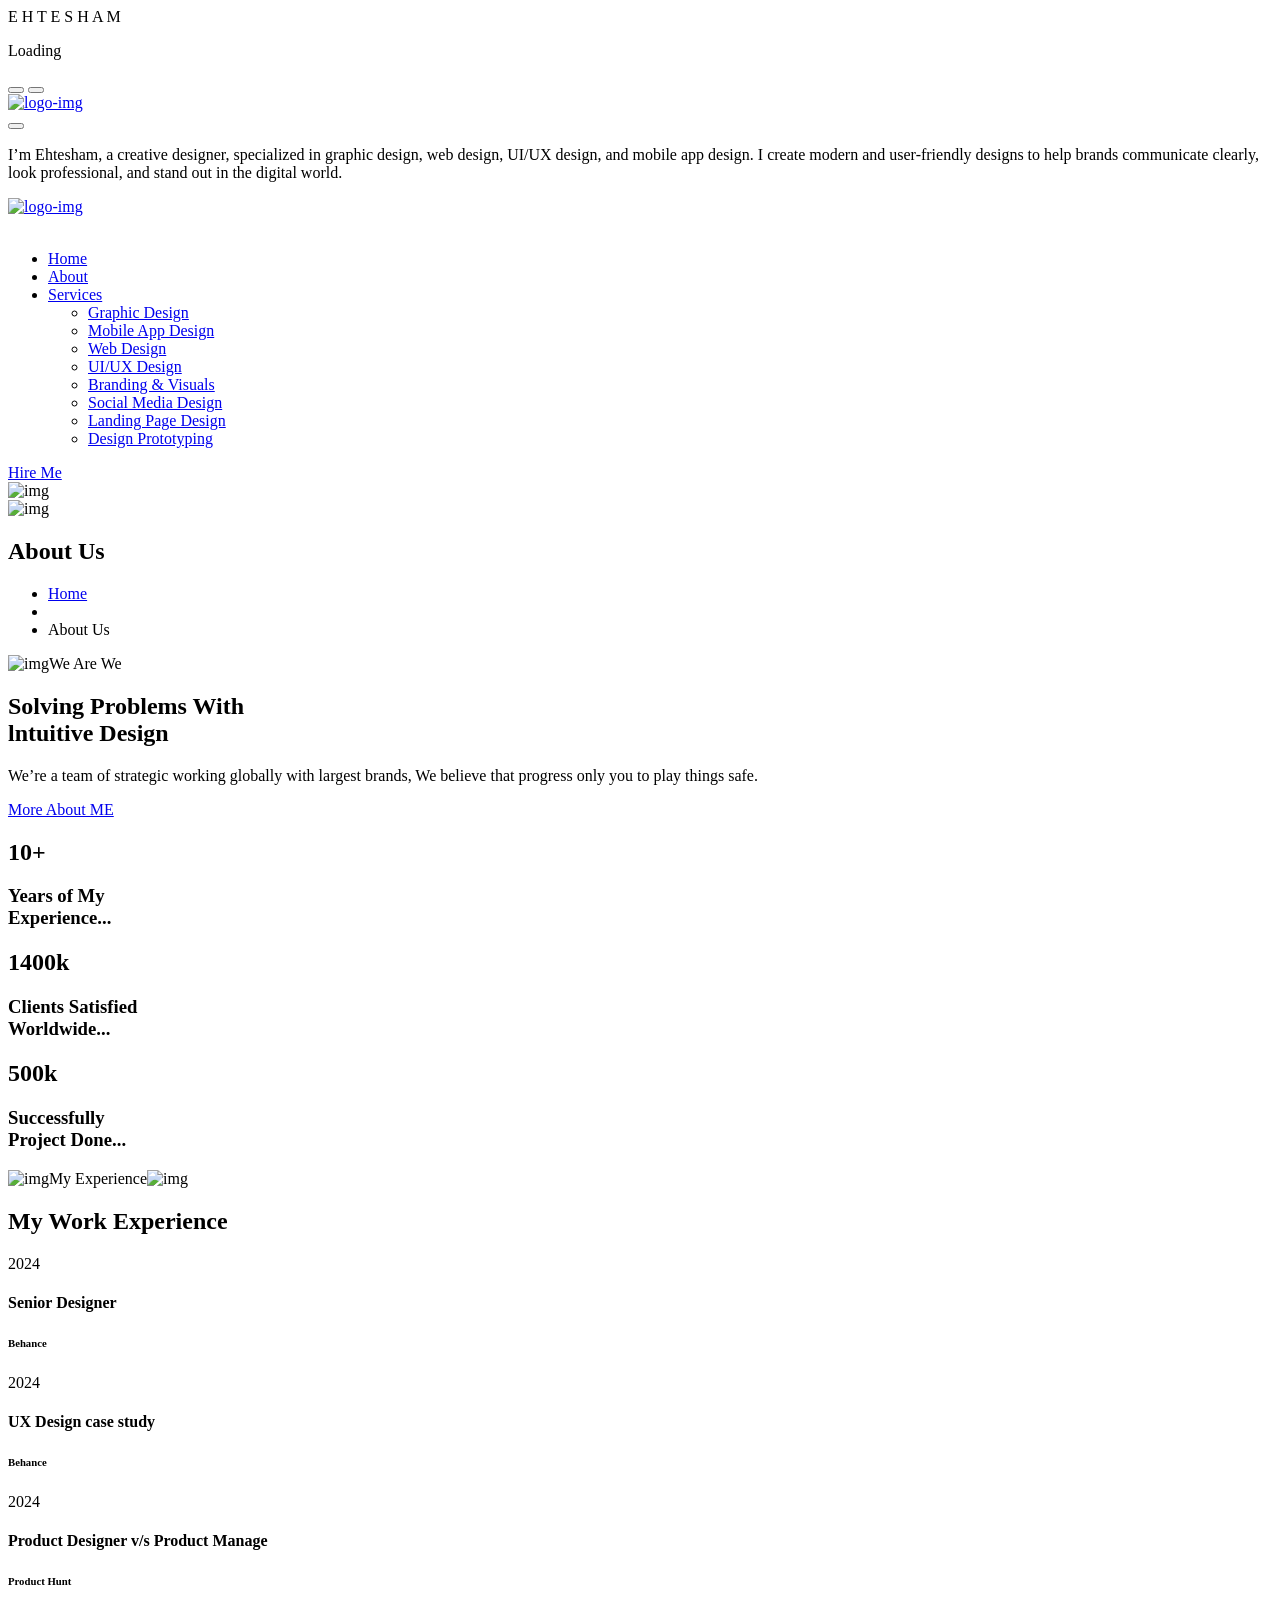
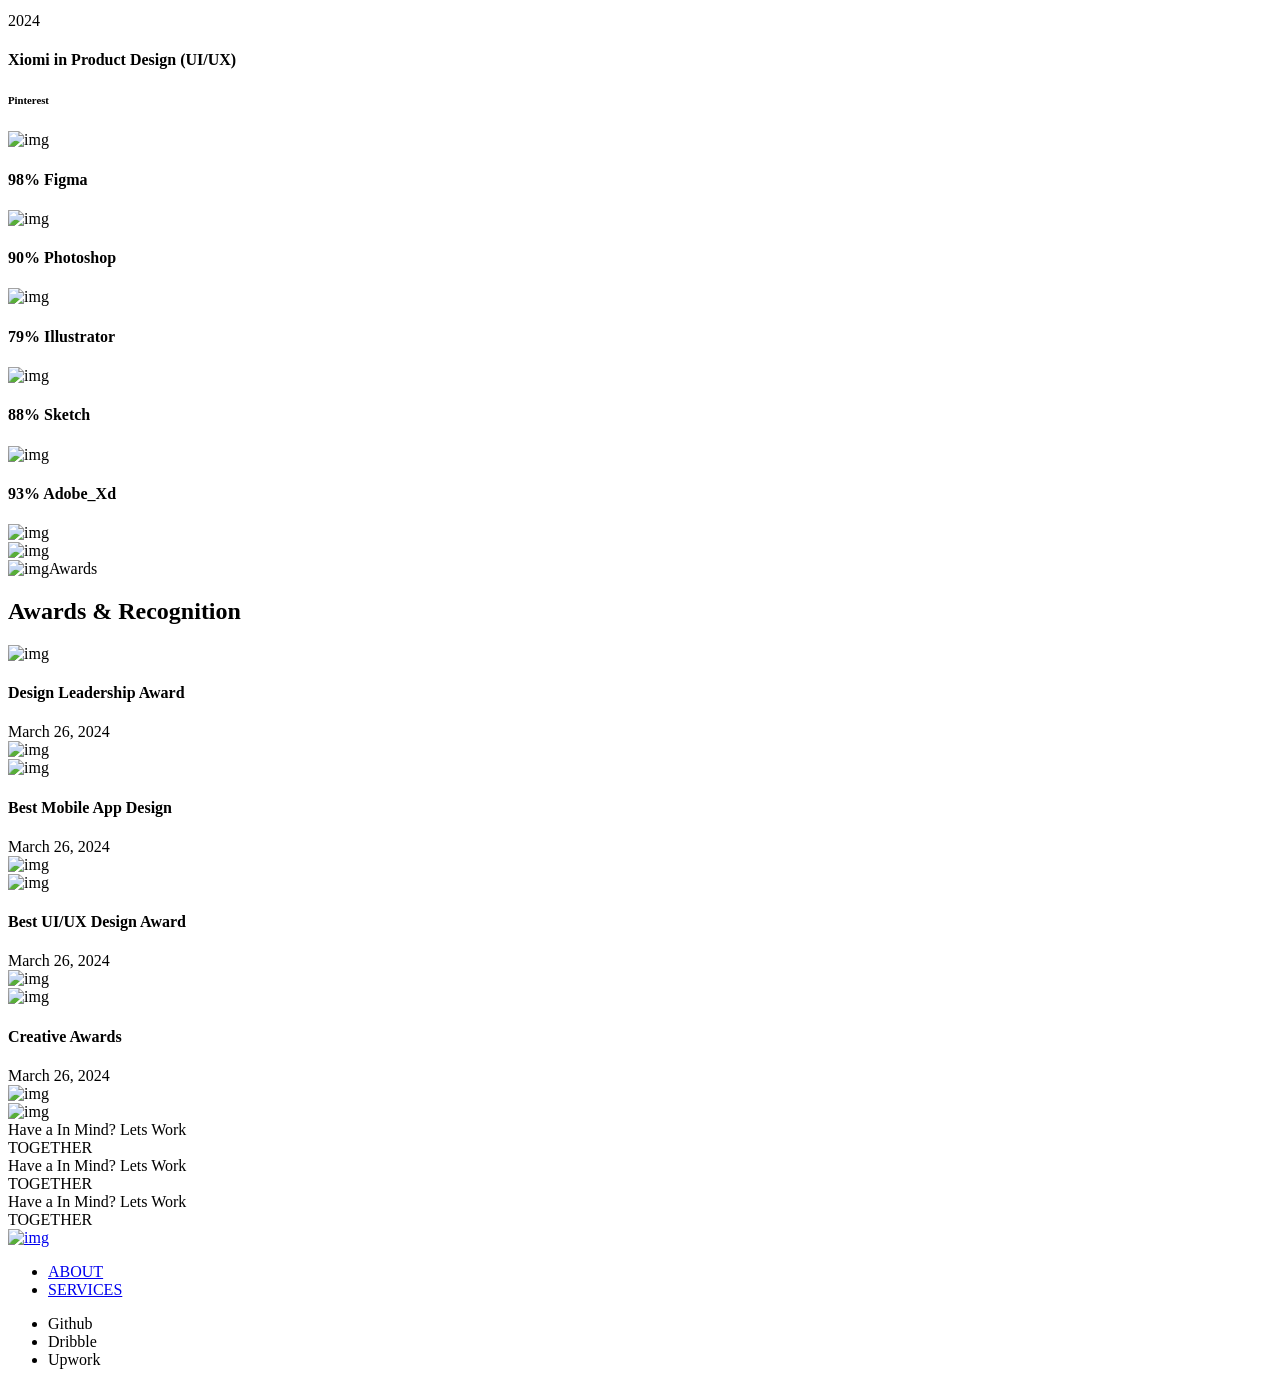
==== about.html @ 8f8203ca "files added" ====
<!DOCTYPE html>
<html lang="en">

<head>
    <meta charset="UTF-8">
    <meta http-equiv="X-UA-Compatible" content="IE=edge">
    <meta name="viewport" content="width=device-width, initial-scale=1">
    <meta name="description" content="Learn about Ehtesham, a creative graphic, web and UI/UX designer specializing in modern websites, mobile apps, branding, and digital experiences.">
    <title>About Ehtesham | Graphic, Web & UI/UX Design Expert</title>
    <link rel="shortcut icon" href="./assets/img/favicon.svg">
    <link rel="stylesheet" href="./assets/css/bootstrap.min.css">
    <link rel="stylesheet" href="./assets/css/all.min.css">
    <link rel="stylesheet" href="./assets/css/animate.css">
    <link rel="stylesheet" href="./assets/css/magnific-popup.css">
    <link rel="stylesheet" href="./assets/css/meanmenu.css">
    <link rel="stylesheet" href="./assets/css/swiper-bundle.min.css">
    <link rel="stylesheet" href="./assets/css/nice-select.css">
    <link rel="stylesheet" href="./assets/css/color.css">
    <link rel="stylesheet" href="./assets/css/main.css">
</head>

<body class="body-color">

    <!-- Preloader Start -->
    <div id="preloader" class="preloader">
        <div class="animation-preloader">
            <div class="spinner">
            </div>
            <div class="txt-loading">
                <span data-text-preloader="E" class="letters-loading">
                    E
                </span>
                <span data-text-preloader="H" class="letters-loading">
                    H
                </span>
                <span data-text-preloader="T" class="letters-loading">
                    T
                </span>
                 <span data-text-preloader="E" class="letters-loading">
                    E
                </span>
                 <span data-text-preloader="S" class="letters-loading">
                    S
                </span>
                <span data-text-preloader="H" class="letters-loading">
                    H
                </span>
                 <span data-text-preloader="A" class="letters-loading">
                    A
                </span>
                <span data-text-preloader="M" class="letters-loading">
                    M
                </span>
            </div>
            <p class="text-center">Loading</p>
        </div>
        <div class="loader">
            <div class="row">
                <div class="col-3 loader-section section-left">
                    <div class="bg"></div>
                </div>
                <div class="col-3 loader-section section-left">
                    <div class="bg"></div>
                </div>
                <div class="col-3 loader-section section-right">
                    <div class="bg"></div>
                </div>
                <div class="col-3 loader-section section-right">
                    <div class="bg"></div>
                </div>
            </div>
        </div>
    </div>

    <!-- Back To Top Start -->
    <button id="back-top" class="back-to-top">
        <i class="fa-regular fa-arrow-up"></i>
    </button>

    <!-- Upwork Icon -->
    <button id="upwork-icon" class="back-to-upwork show">
        <i class="fa-brands fa-upwork"></i>
    </button>

    <!--<< Mouse Cursor Start >>-->
    <div class="mouse-cursor cursor-outer"></div>
    <div class="mouse-cursor cursor-inner"></div>

    <!-- Offcanvas Area Start -->
    <div class="fix-area">
        <div class="offcanvas__info">
            <div class="offcanvas__wrapper">
                <div class="offcanvas__content">
                    <div class="offcanvas__top mb-5 d-flex justify-content-between align-items-center">
                        <div class="offcanvas__logo">
                            <a href="./index.html">
                                <img src="./assets/img/logo/new-logo.svg" alt="logo-img">
                            </a>
                        </div>
                        <div class="offcanvas__close">
                            <button>
                                <i class="fas fa-times"></i>
                            </button>
                        </div>
                    </div>
                    <p class="text d-none d-xl-block">
                        I’m Ehtesham, a creative designer, specialized in graphic design, web design, UI/UX design, and mobile app design. I create modern and user-friendly designs to help brands communicate clearly, look professional, and stand out in the digital world.
                    </p>
                    <div class="mobile-menu fix mb-3"></div>
                </div>
            </div>
        </div>
    </div>
    <div class="offcanvas__overlay"></div>

    <!-- Header Section Start -->
    <header class="header-1" id="header-sticky">
        <div class="container-fluid">
            <div class="mega-menu-wrapper">
                <div class="header-main">
                    <div class="logo">
                        <a href="./index.html" class="header-logo">
                            <img src="./assets/img/logo/new-logo.svg" alt="logo-img">
                        </a>
                        <div class="logo-2">
                            <a href="./index.html">
                                <img src="./assets/img/logo/new-logo.svg" alt="">
                            </a>
                        </div>
                    </div>
                    <div class="mean__menu-wrapper">
                        <div class="main-menu">
                            <nav id="mobile-menu">
                                <ul>
                                    <li class="active">
                                        <a href="./index.html" class="border-none">
                                            Home
                                        </a>
                                    </li>
                                    <li>
                                        <a href="./about.html">About</a>
                                    </li>
                                    <li>
                                        <a href="./service.html">
                                            Services
                                            <i class="fa-solid fa-chevron-down"></i>
                                        </a>
                                        <ul class="submenu">
                                            <li><a href="./service-details.html">Graphic Design</a></li>
                                            <li><a href="./service-details.html">Mobile App Design</a></li>
                                            <li><a href="./service-details.html">Web Design</a></li>
                                            <li><a href="./service-details.html">UI/UX Design</a></li>
                                            <li><a href="./service-details.html">Branding & Visuals</a></li>
                                            <li><a href="./service-details.html">Social Media Design</a></li>
                                            <li><a href="./service-details.html">Landing Page Design</a></li>
                                            <li><a href="./service-details.html">Design Prototyping</a></li>
                                        </ul>
                                    </li>
                                </ul>
                            </nav>
                        </div>
                    </div>
                    <div class="header-right d-flex justify-content-end align-items-center">
                        <a href="https://www.upwork.com/freelancers/~0187bd5156378af068" class="theme-btn"> Hire Me
                            <i class="fa-sharp fa-regular fa-arrow-right"></i>
                        </a>
                        <div class="header__hamburger d-xl-none my-auto">
                            <div class="sidebar__toggle">
                                <i class="fas fa-bars"></i>
                            </div>
                        </div>
                    </div>
                </div>
            </div>
        </div>
    </header>

    <!-- Breadcrumb-Section Start -->
    <section class="breadcrumb-wrapper fix bg-cover" style="background-image: url(assets/img/breadcrumb/bg.jpg);">
        <div class="star-shape float-bob-x">
            <img src="./assets/img/shape/star.png" alt="img">
        </div>
        <div class="arrow-shape">
            <img src="./assets/img/breadcrumb/arrow.png" alt="img">
        </div>
        <div class="container">
            <div class="row">
                <div class="page-heading">
                    <h2>About Us</h2>
                    <ul class="breadcrumb-list">
                        <li>
                            <a href="./index.html">Home</a>
                        </li>
                        <li><i class="fa-solid fa-angle-right"></i></li>
                        <li class="active">About Us</li>
                    </ul>
                </div>
            </div>
        </div>
    </section>

    <!-- About Section Start -->
    <section class="about-section fix section-padding">
        <div class="container">
            <div class="section-title-area">
                <div class="section-title">
                    <span class="wow fadeInUp"><img src="./assets/img/shape/star-2.png" alt="img">We Are We</span>
                    <h2 class="wow fadeInUp" data-wow-delay=".2s">
                        Solving Problems With <br> lntuitive
                        <span>Design</span>
                    </h2>
                </div>
                <div class="content">
                    <p>
                        We’re a team of strategic working globally with largest brands, We believe that progress only you to play things safe. 
                    </p>
                     <a href="./about.html" class="theme-btn">More About ME
                        <i class="fa-solid fa-arrow-right"></i>
                    </a>
                </div>
            </div>
            <div class="about-wrapper-1">
                <div class="row">
                    <div class="col-xl-4 col-lg-6 col-md-6">
                        <div class="about-box-item">
                            <h2><span class="count">10</span>+</h2>
                            <h3>
                                Years of My <br>
                                 <span>Experience...</span>
                            </h3>
                        </div>
                    </div>
                    <div class="col-xl-4 col-lg-6 col-md-6">
                        <div class="about-box-item style-2">
                            <h2><span class="count">1400</span>k</h2>
                            <h3>
                                Clients Satisfied <br>
                                 <span>Worldwide...</span>
                            </h3>
                        </div>
                    </div>
                     <div class="col-xl-4 col-lg-6 col-md-6">
                        <div class="about-box-item">
                            <h2><span class="count">500</span>k</h2>
                            <h3>
                                Successfully <br>
                                 <span> Project Done...</span>
                            </h3>
                        </div>
                    </div>
                </div>
            </div>
        </div>
    </section>

    <!-- Experience Section Start -->
    <section class="experience-section section-padding section-bg fix">
        <div class="container">
            <div class="section-title  text-center">
                <span class="wow fadeInUp"><img src="./assets/img/shape/star-2.png" alt="img">My Experience<img src="./assets/img/shape/star-2.png" alt="img"></span>
                <h2 class="wow fadeInUp" data-wow-delay=".2s">My Work Experience</h2>
            </div>
            <div class="experience-wrapper">
                <div class="experience-items wow fadeInUp" data-wow-delay=".2s">
                    <span>2024</span>
                    <h4>Senior Designer</h4>
                    <h6>Behance</h6>
                </div>
                <div class="experience-items wow fadeInUp" data-wow-delay=".4s">
                    <span>2024</span>
                    <h4>UX Design case study</h4>
                    <h6>Behance</h6>
                </div>
                <div class="experience-items wow fadeInUp" data-wow-delay=".6s">
                    <span>2024</span>
                    <h4>Product Designer v/s Product Manage</h4>
                    <h6>Product Hunt</h6>
                </div>
                <div class="experience-items wow fadeInUp" data-wow-delay=".8s">
                    <span>2024</span>
                    <h4>Xiomi in Product Design (UI/UX)</h4>
                    <h6>Pinterest</h6>
                </div>
            </div>
            <div class="client-wrapper">
                <div class="client-items">
                    <div class="client-item">
                        <div class="icon">
                            <img src="./assets/img/client/1.svg" alt="img">
                        </div>
                        <h4 class="number"><span class="count">98</span>% <span class="text">Figma</span></h4>
                    </div>
                    <div class="client-item">
                        <div class="icon">
                            <img src="./assets/img/client/2.svg" alt="img">
                        </div>
                        <h4 class="number"><span class="count">90</span>% <span class="text">Photoshop</span></h4>
                    </div>
                    <div class="client-item">
                        <div class="icon">
                            <img src="./assets/img/client/3.svg" alt="img">
                        </div>
                        <h4 class="number"><span class="count">79</span>% <span class="text">Illustrator</span></h4>
                    </div>
                    <div class="client-item">
                        <div class="icon">
                            <img src="./assets/img/client/4.svg" alt="img">
                        </div>
                        <h4 class="number"><span class="count">88</span>% <span class="text">Sketch</span></h4>
                    </div>
                    <div class="client-item">
                        <div class="icon">
                            <img src="./assets/img/client/5.svg" alt="img">
                        </div>
                        <h4 class="number"><span class="count">93</span>% <span class="text">Adobe_Xd</span></h4>
                    </div>
                </div>
            </div>
        </div>
    </section>

    <!-- Awards Section Start -->
    <section class="awards-section section-padding fix">
        <div class="top-shape">
            <img src="./assets/img/shape/new-shape.png" alt="img">
        </div>
        <div class="star-shape float-bob-x">
            <img src="./assets/img/shape/star.png" alt="img">
        </div>
        <div class="container">
            <div class="awards-wrapper">
                <div class="row g-4">
                    <div class="col-md-6">
                        <div class="section-title mb-0">
                            <span class="wow fadeInUp"><img src="./assets/img/shape/star-2.png" alt="img">Awards</span>
                            <h2 class="wow fadeInUp" data-wow-delay=".2s"><span>Awards</span> & Recognition</h2>
                        </div>
                    </div>
                    <div class="col-md-6">
                        <div class="awards-item wow fadeInUp" data-wow-delay=".2s">
                            <div class="content">
                                <div class="icon">
                                    <img src="./assets/img/icon/1.svg" alt="img">
                                </div>
                                <div class="text">
                                    <h4>Design Leadership Award</h4>
                                    <span>March 26, 2024</span>
                                </div>
                            </div>
                            <div class="icon">
                                <img src="./assets/img/icon/5.svg" alt="img">
                            </div>
                        </div>
                    </div>
                    <div class="col-md-6">
                        <div class="awards-item wow fadeInUp" data-wow-delay=".5s">
                            <div class="content">
                                <div class="icon">
                                    <img src="./assets/img/icon/2.svg" alt="img">
                                </div>
                                <div class="text">
                                    <h4>Best Mobile App Design</h4>
                                    <span>March 26, 2024</span>
                                </div>
                            </div>
                            <div class="icon">
                                <img src="./assets/img/icon/6.svg" alt="img">
                            </div>
                        </div>
                    </div>
                    <div class="col-md-6">
                        <div class="awards-item wow fadeInUp" data-wow-delay=".8s">
                            <div class="content">
                                <div class="icon">
                                    <img src="./assets/img/icon/3.svg" alt="img">
                                </div>
                                <div class="text">
                                    <h4>Best UI/UX Design Award</h4>
                                    <span>March 26, 2024</span>
                                </div>
                            </div>
                            <div class="icon">
                                <img src="./assets/img/icon/7.svg" alt="img">
                            </div>
                        </div>
                    </div>
                    <div class="col-md-6">
                        <div class="awards-item wow fadeInUp" data-wow-delay="1.1s">
                            <div class="content">
                                <div class="icon">
                                    <img src="./assets/img/icon/4.svg" alt="img">
                                </div>
                                <div class="text">
                                    <h4>Creative Awards</h4>
                                    <span>March 26, 2024</span>
                                </div>
                            </div>
                            <div class="icon">
                                <img src="./assets/img/icon/8.svg" alt="img">
                            </div>
                        </div>
                    </div>
                </div>
            </div>
        </div>
    </section>

    <!-- Footer Section Start -->
    <footer class="footer-section fix fix">
       <div class="bg-shape">
        <img src="./assets/img/footer/bg-shape.png" alt="img">
       </div>
       <div class="mycustom-marque">
              <div class="scrolling-wrap style-2">
               <div class="comm">
                   <div></div>
                   <div class="cmn-textslide">Have a In Mind? Lets Work</div>
                   <div class="cmn-textslide">TOGETHER</div>
               </div>
               <div class="comm">
                   <div></div>
                   <div class="cmn-textslide">Have a In Mind? Lets Work</div>
                   <div class="cmn-textslide">TOGETHER</div>
               </div>
               <div class="comm">
                   <div></div>
                   <div class="cmn-textslide">Have a In Mind? Lets Work</div>
                   <div class="cmn-textslide">TOGETHER</div>
               </div>
           </div>
       </div>
        <div class="container">
            <div class="footer-widget-wrapper">
                <div class="row justify-content-center">
                    <div class="col-lg-8">
                        <div class="footer-item">
                            <a href="./index.html" class="footer-logo wow fadeInUp" data-wow-delay=".3s">
                                <img src="./assets/img/logo/new-logo.svg" alt="img">
                            </a>
                            <ul class="footer-list-items wow fadeInUp" data-wow-delay=".5s">
                                <li>
                                    <a href="./about.html">ABOUT</a>
                                </li>
                                <li>
                                    <a href="./service.html">SERVICES</a>
                                </li>
                            </ul>
                            <ul class="social-icon wow fadeInUp" data-wow-delay=".3s">
                                <li>
                                    <a href="https://github.com/uehtesham"><i class="fa-brands fa-github"></i></a>
                                    Github
                                </li>
                                <li>
                                   <a href="https://dribbble.com/ehtesham-ullah"><i class="fa-brands fa-dribbble"></i></a>
                                    Dribble
                                </li>
                                <li>
                                   <a href="https://www.upwork.com/freelancers/~0187bd5156378af068"><i class="fa-brands fa-upwork"></i></a>
                                    Upwork
                                </li>
                            </ul>
                        </div>
                    </div>
                </div>
            </div>
        </div>
    </footer>

    <!--<< All JS Plugins >>-->
    <script src="./assets/js/jquery-3.7.1.min.js"></script>
    <script src="./assets/js/viewport.jquery.js"></script>
    <script src="./assets/js/bootstrap.bundle.min.js"></script>
    <script src="./assets/js/jquery.nice-select.min.js"></script>
    <script src="./assets/js/jquery.waypoints.js"></script>
    <script src="./assets/js/jquery.counterup.min.js"></script>
    <script src="./assets/js/swiper-bundle.min.js"></script>
    <script src="./assets/js/jquery.meanmenu.min.js"></script>
    <script src="./assets/js/jquery.magnific-popup.min.js"></script>
    <script src="./assets/js/wow.min.js"></script>
    <script src="./assets/js/typed.min.js"></script>
    <script src="./assets/js/main.js"></script>
</body>

</html>
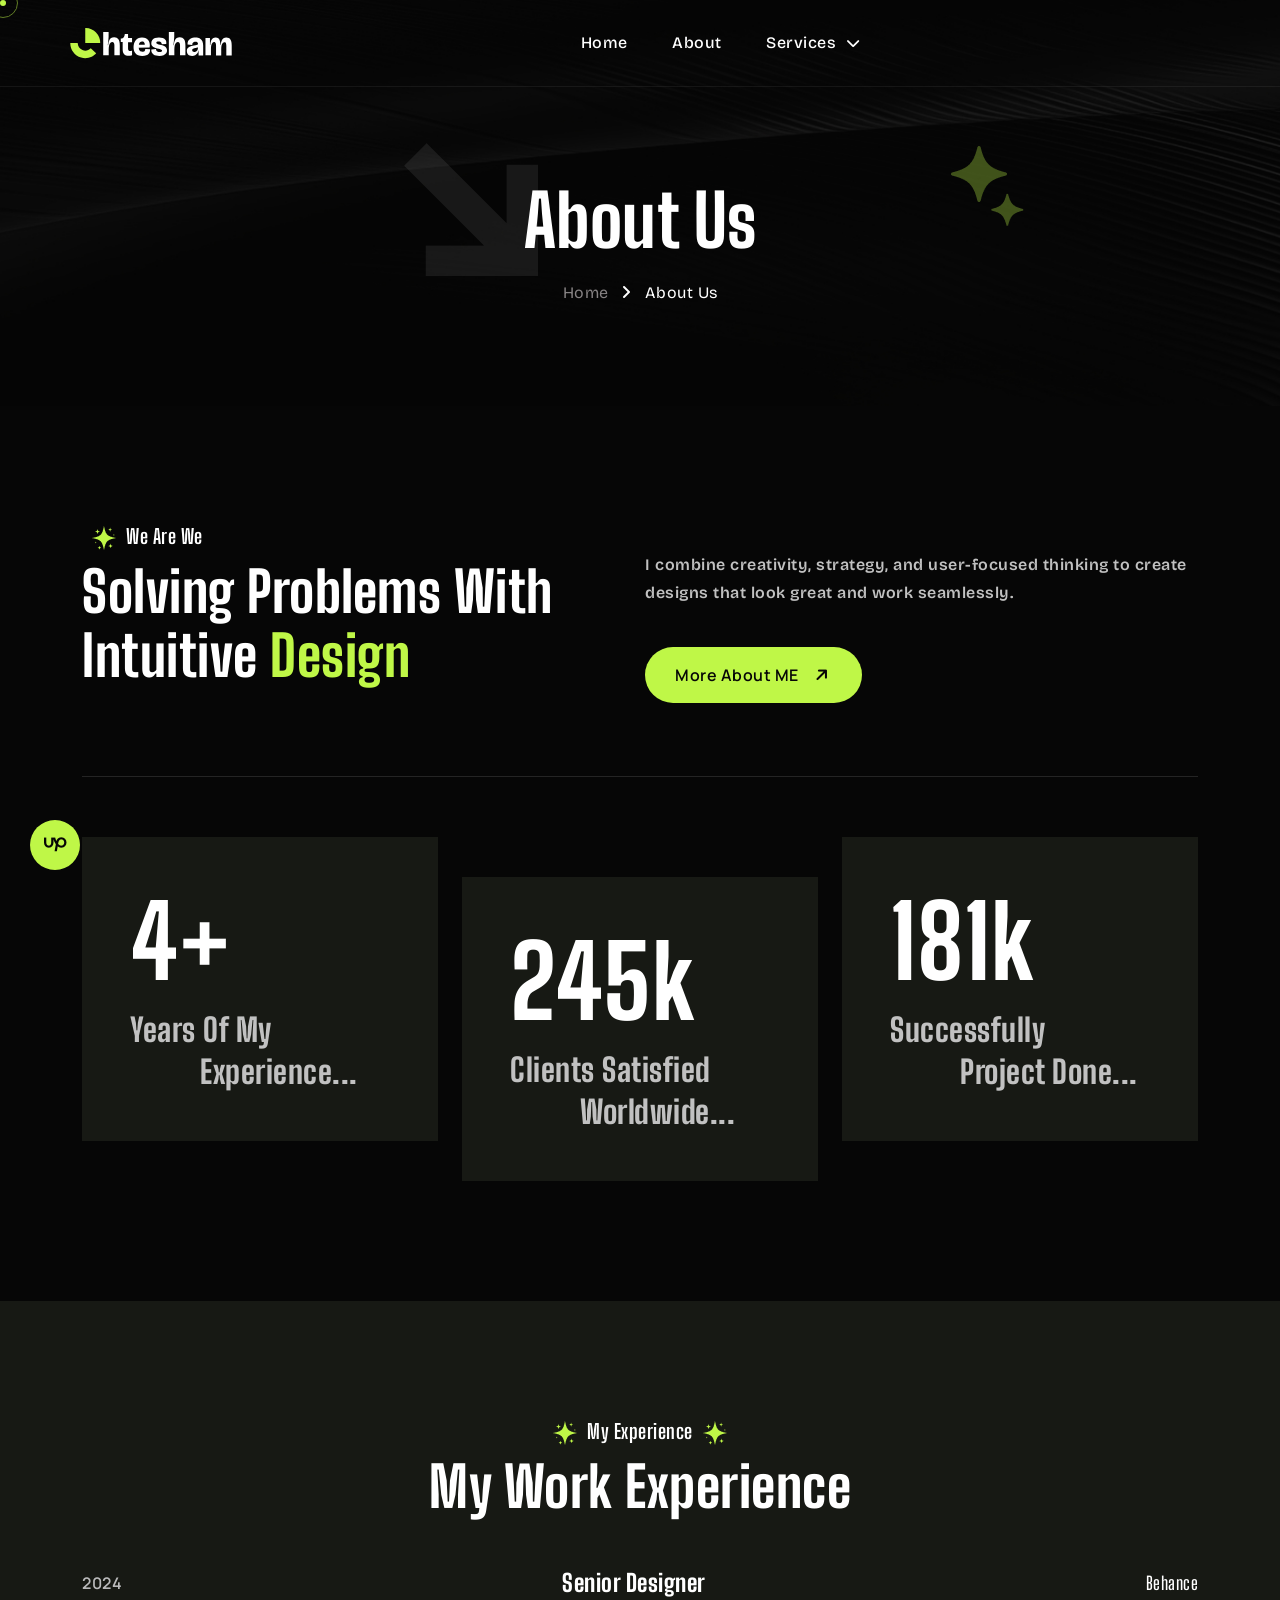
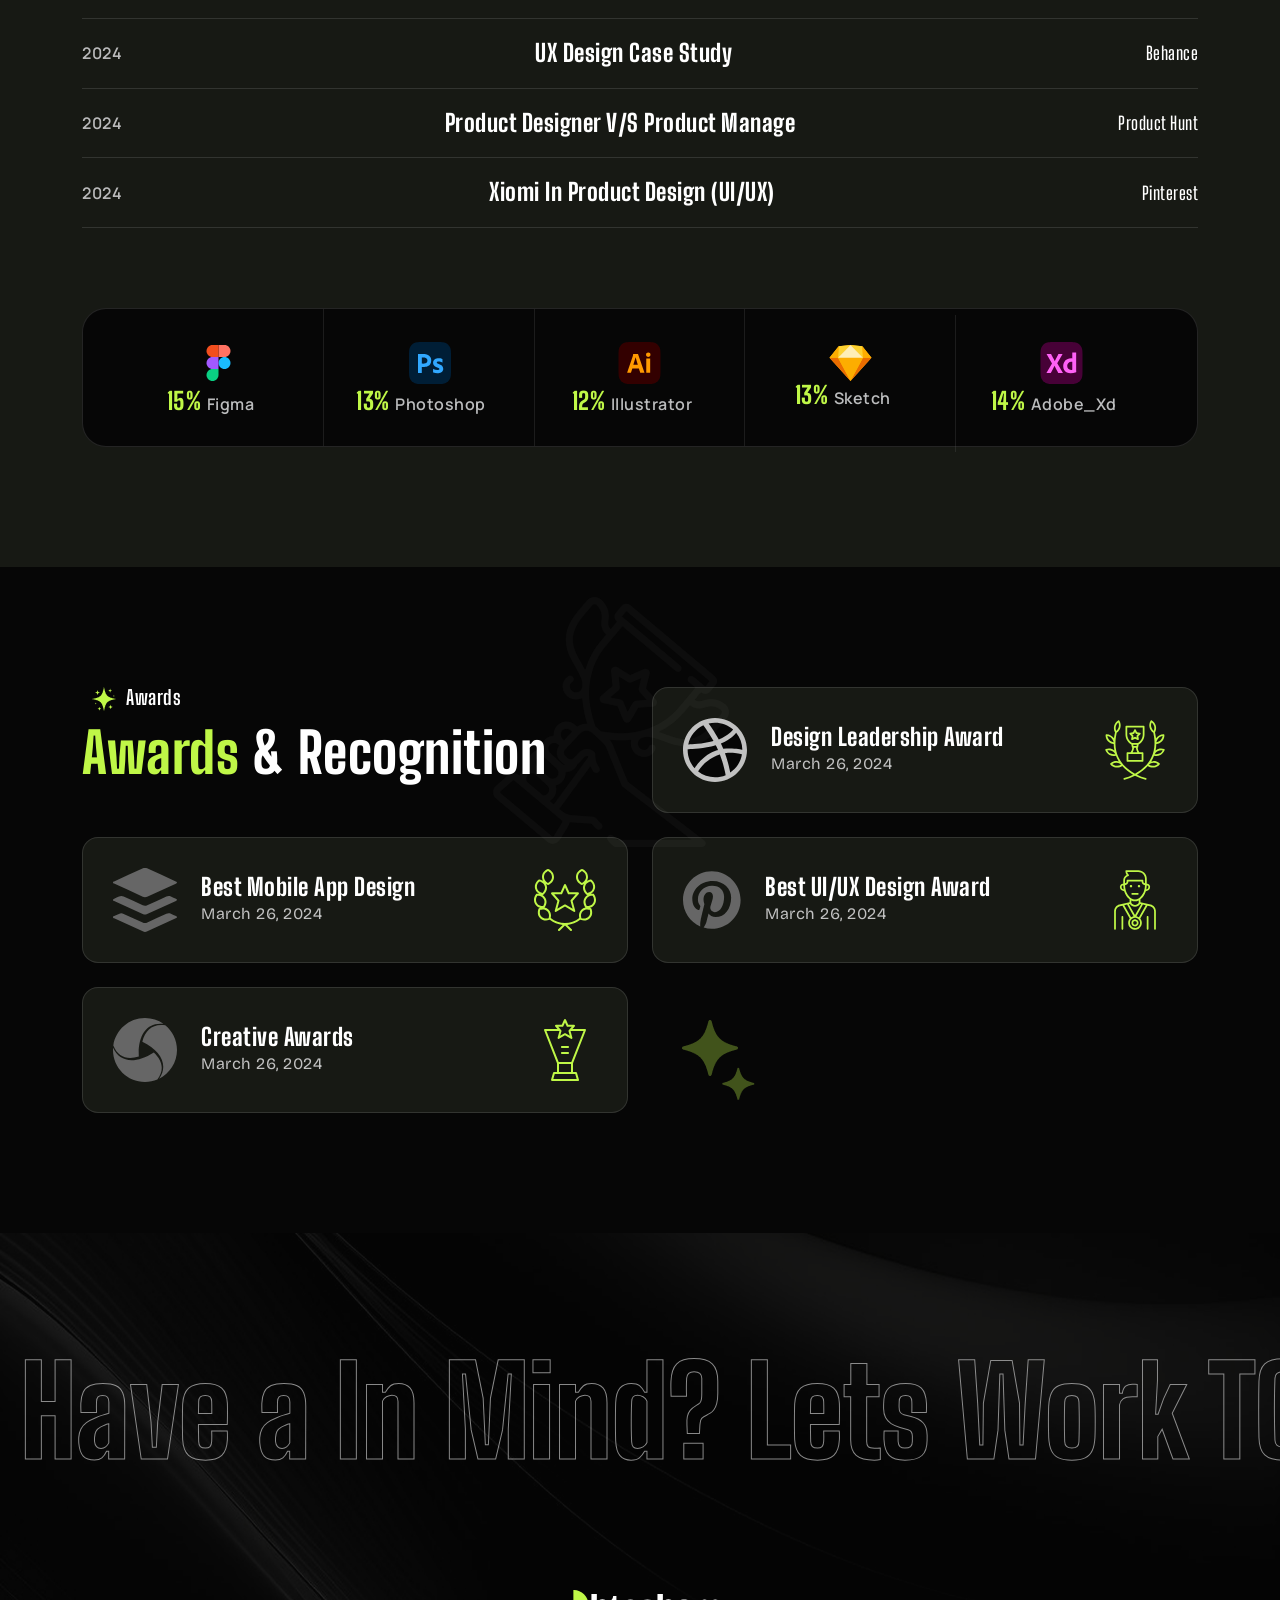
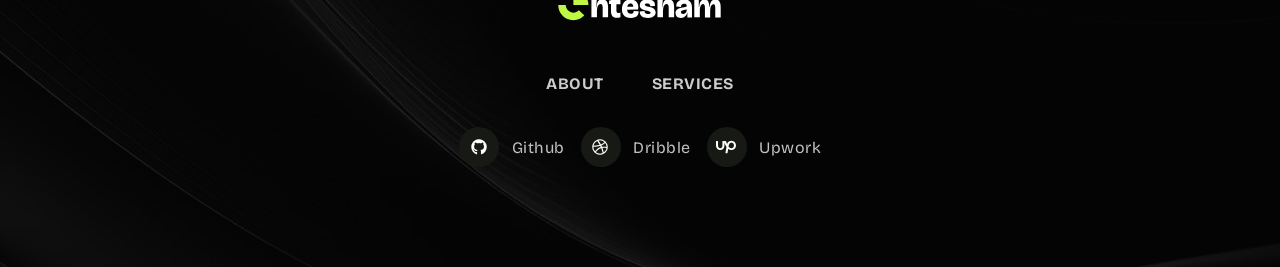
==== commit 52224c55: "Update about.html" ====
--- a/about.html
+++ b/about.html
@@ -1,12 +1,11 @@
 <!DOCTYPE html>
 <html lang="en">
-
 <head>
     <meta charset="UTF-8">
     <meta http-equiv="X-UA-Compatible" content="IE=edge">
     <meta name="viewport" content="width=device-width, initial-scale=1">
-    <meta name="description" content="Learn about Ehtesham, a creative graphic, web and UI/UX designer specializing in modern websites, mobile apps, branding, and digital experiences.">
-    <title>About Ehtesham | Graphic, Web & UI/UX Design Expert</title>
+    <meta name="description" content="Ehtesham is a creative graphic, web, UI/UX, and mobile app designer creating modern digital experiences, branding, and visual designs.">
+    <title>Ehtesham | Graphic Designer & UI/UX Designer</title>
     <link rel="shortcut icon" href="./assets/img/favicon.svg">
     <link rel="stylesheet" href="./assets/css/bootstrap.min.css">
     <link rel="stylesheet" href="./assets/css/all.min.css">
@@ -77,7 +76,6 @@
         <i class="fa-regular fa-arrow-up"></i>
     </button>
 
-    <!-- Upwork Icon -->
     <button id="upwork-icon" class="back-to-upwork show">
         <i class="fa-brands fa-upwork"></i>
     </button>
@@ -140,20 +138,21 @@
                                     <li>
                                         <a href="./about.html">About</a>
                                     </li>
+
                                     <li>
                                         <a href="./service.html">
                                             Services
                                             <i class="fa-solid fa-chevron-down"></i>
                                         </a>
                                         <ul class="submenu">
-                                            <li><a href="./service-details.html">Graphic Design</a></li>
-                                            <li><a href="./service-details.html">Mobile App Design</a></li>
-                                            <li><a href="./service-details.html">Web Design</a></li>
-                                            <li><a href="./service-details.html">UI/UX Design</a></li>
-                                            <li><a href="./service-details.html">Branding & Visuals</a></li>
-                                            <li><a href="./service-details.html">Social Media Design</a></li>
-                                            <li><a href="./service-details.html">Landing Page Design</a></li>
-                                            <li><a href="./service-details.html">Design Prototyping</a></li>
+                                            <li><a href="./graphic-design.html">Graphic Design</a></li>
+                                            <li><a href="./mobile-app-design.html">Mobile App Design</a></li>
+                                            <li><a href="./web-design.html">Web Design</a></li>
+                                            <li><a href="./ui-ux-design.html">UI/UX Design</a></li>
+                                            <li><a href="./branding-visual-identity.html">Branding & Visuals</a></li>
+                                            <li><a href="./social-media-design.html">Social Media Design</a></li>
+                                            <li><a href="./landing-page-design.html">Landing Page Design</a></li>
+                                            <li><a href="./design-systems-prototyping.html">Design Prototyping</a></li>
                                         </ul>
                                     </li>
                                 </ul>
@@ -206,15 +205,15 @@
                 <div class="section-title">
                     <span class="wow fadeInUp"><img src="./assets/img/shape/star-2.png" alt="img">We Are We</span>
                     <h2 class="wow fadeInUp" data-wow-delay=".2s">
-                        Solving Problems With <br> lntuitive
+                        Solving Problems With <br> Intuitive
                         <span>Design</span>
                     </h2>
                 </div>
                 <div class="content">
                     <p>
-                        We’re a team of strategic working globally with largest brands, We believe that progress only you to play things safe. 
+                        I combine creativity, strategy, and user-focused thinking to create designs that look great and work seamlessly. 
                     </p>
-                     <a href="./about.html" class="theme-btn">More About ME
+                     <a href="https://www.upwork.com/freelancers/~0187bd5156378af068" class="theme-btn">More About ME
                         <i class="fa-solid fa-arrow-right"></i>
                     </a>
                 </div>
@@ -466,7 +465,6 @@
         </div>
     </footer>
 
-    <!--<< All JS Plugins >>-->
     <script src="./assets/js/jquery-3.7.1.min.js"></script>
     <script src="./assets/js/viewport.jquery.js"></script>
     <script src="./assets/js/bootstrap.bundle.min.js"></script>
@@ -481,4 +479,4 @@
     <script src="./assets/js/main.js"></script>
 </body>
 
-</html>+</html>
--- a/assets/css/main.css
+++ b/assets/css/main.css
@@ -0,0 +1,7009 @@
+@import url("https://fonts.googleapis.com/css2?family=Big+Shoulders+Display:wght@400;600;700&display=swap");
+@import url("https://fonts.googleapis.com/css2?family=Bricolage+Grotesque:opsz,wght@12..96,200..800&display=swap");
+@import url('https://fonts.googleapis.com/css2?family=Lexend+Deca:wght@100..900&family=Manrope:wght@200..800&display=swap');
+:root {
+  --body: #060606;
+  --black: #000;
+  --white: #fff;
+  --theme: #BFF747;
+  --header: #fff;
+  --text: #C1C1C1;
+  --border: #273536;
+  --bg: #171914;
+  --bg-2: #060606;
+  --border: 1.5px solid rgba(193, 193, 193, 0.16);
+  --border-2: 1.5px solid #28E98C;
+  --border-3: 1.5px solid rgba(102, 102, 102, 0.16);
+  --box-shadow: 0px 4px 25px 0px rgba(0, 0, 0, 0.06);
+}
+
+.theme-btn {
+  background: var(--theme);
+  color: var(--bg-2);
+  display: inline-block;
+  vertical-align: middle;
+  font-size: 16px;
+  font-family: "Manrope", sans-serif;
+  font-weight: 600;
+  padding: 20px 30px;
+  border-radius: 100px;
+  text-transform: capitalize;
+  -webkit-transition: all 0.3s ease-in-out;
+  transition: all 0.3s ease-in-out;
+  position: relative;
+  z-index: 2;
+  line-height: 1;
+  overflow: hidden;
+}
+.theme-btn::before {
+  content: "";
+  position: absolute;
+  height: 100%;
+  bottom: 0;
+  left: 0;
+  width: 0;
+  background-color: var(--header);
+  z-index: -1;
+  transition: all 0.4s ease-out;
+  border-radius: inherit;
+}
+.theme-btn i, .theme-btn img {
+  margin-left: 10px;
+  transform: rotate(-45deg);
+  transition: all 0.4s ease-in-out;
+}
+.theme-btn:hover {
+  color: var(--bg-2);
+}
+.theme-btn:hover::before {
+  width: 100%;
+}
+.theme-btn:hover i {
+  transform: rotate(0);
+}
+@media (max-width: 767px) {
+  .theme-btn {
+    padding: 20px 32px;
+  }
+}
+@media (max-width: 575px) {
+  .theme-btn {
+    padding: 18px 30px;
+    font-size: 14px;
+  }
+}
+.theme-btn.border-btn {
+  border: 1px solid var(--border);
+  background: transparent;
+  color: var(--white);
+}
+.theme-btn.border-btn::before, .theme-btn.border-btn::after {
+  background: var(--theme);
+}
+.theme-btn.border-btn img {
+  transition: all 0.4s ease-in-out;
+}
+.theme-btn.border-btn:hover img {
+  filter: grayscale(100%) brightness(300%);
+}
+.theme-btn.radius-btn {
+  border-radius: 60px;
+}
+.theme-btn.radius-btn:hover i, .theme-btn.radius-btn:hover img {
+  filter: grayscale(100%) brightness(300%);
+}
+
+/* --------------------------------------------
+    Template Default Fonts & Fonts Styles
+ ---------------------------------------------- */
+body {
+  font-family: "Bricolage Grotesque", sans-serif;
+  font-size: 16px;
+  font-weight: 400;
+  line-height: 26px;
+  color: var(--text);
+  background-color: var(--white);
+  padding: 0;
+  margin: 0;
+  overflow-x: hidden;
+  letter-spacing: 0.5px;
+}
+
+ul {
+  padding: 0;
+  margin: 0;
+  list-style: none;
+}
+
+button {
+  border: none;
+  background-color: transparent;
+  padding: 0;
+}
+
+input:focus {
+  color: var(--text);
+  outline: none;
+}
+
+input {
+  color: var(--text);
+}
+
+h1,
+h2,
+h3,
+h4,
+h5,
+h6 {
+  font-family: "Big Shoulders Display", sans-serif;
+  margin: 0px;
+  padding: 0;
+  color: var(--header);
+  text-transform: capitalize;
+  transition: all 0.4s ease-in-out;
+}
+
+h1 {
+  font-size: 148px;
+  font-weight: 800;
+  line-height: 108%;
+}
+@media (max-width: 1600px) {
+  h1 {
+    font-size: 130px;
+  }
+}
+@media (max-width: 991px) {
+  h1 {
+    font-size: 80px;
+  }
+}
+@media (max-width: 767px) {
+  h1 {
+    font-size: 70px;
+  }
+}
+@media (max-width: 575px) {
+  h1 {
+    font-size: 40px;
+  }
+}
+
+h2 {
+  font-size: 56px;
+  line-height: 114%;
+  font-weight: 800;
+}
+@media (max-width: 1199px) {
+  h2 {
+    font-size: 40px;
+  }
+}
+@media (max-width: 991px) {
+  h2 {
+    font-size: 35px;
+  }
+}
+@media (max-width: 767px) {
+  h2 {
+    font-size: 30px;
+  }
+}
+@media (max-width: 575px) {
+  h2 {
+    font-size: 30px;
+  }
+}
+
+h3 {
+  font-size: 32px;
+  font-weight: 800;
+  line-height: 132%;
+}
+@media (max-width: 575px) {
+  h3 {
+    font-size: 25px;
+  }
+}
+
+h4 {
+  font-size: 24px;
+  font-weight: 800;
+}
+@media (max-width: 1199px) {
+  h4 {
+    font-size: 20px;
+  }
+}
+
+h5 {
+  font-size: 20px;
+  font-weight: 700;
+  line-height: 140%;
+}
+
+h6 {
+  font-size: 18px;
+  font-weight: 600;
+  line-height: 145%;
+}
+
+a {
+  text-decoration: none;
+  outline: none !important;
+  cursor: pointer;
+  color: var(--header);
+  transition: all 0.4s ease-in-out;
+}
+
+p {
+  margin: 0px;
+  transition: all 0.4s ease-in-out;
+}
+
+span {
+  margin: 0px;
+  transition: all 0.4s ease-in-out;
+}
+
+.about-wrapper-1 {
+  border-top: 1px solid rgba(193, 193, 193, 0.16);
+  margin-top: 48px;
+}
+.about-wrapper-1 .about-box-item {
+  background-color: var(--bg);
+  padding: 48px;
+  margin-top: 60px;
+}
+@media (max-width: 1199px) {
+  .about-wrapper-1 .about-box-item {
+    padding: 30px;
+    margin-top: 30px;
+  }
+}
+.about-wrapper-1 .about-box-item.style-2 {
+  margin-top: 100px;
+}
+@media (max-width: 1199px) {
+  .about-wrapper-1 .about-box-item.style-2 {
+    margin-top: 30px;
+  }
+}
+.about-wrapper-1 .about-box-item h2 {
+  font-size: 100px;
+  font-weight: 800;
+  margin-bottom: 10px;
+}
+@media (max-width: 1199px) {
+  .about-wrapper-1 .about-box-item h2 {
+    font-size: 50px;
+  }
+}
+.about-wrapper-1 .about-box-item h3 {
+  color: var(--text);
+}
+.about-wrapper-1 .about-box-item h3 span {
+  display: inline-block;
+  margin-left: 70px;
+}
+@media (max-width: 1199px) {
+  .about-wrapper-1 .about-box-item h3 span {
+    margin-left: 0;
+  }
+}
+
+.about-wrapper-2 .about-content .about-button {
+  margin-top: 80px;
+  display: flex;
+  align-items: center;
+  gap: 25px;
+}
+@media (max-width: 1199px) {
+  .about-wrapper-2 .about-content .about-button {
+    flex-wrap: wrap;
+    margin-top: 30px;
+  }
+}
+.about-wrapper-2 .about-content .about-button .theme-btn.style-2 {
+  background-color: transparent;
+  border: 1px solid var(--white);
+  color: var(--white);
+}
+.about-wrapper-2 .about-content .about-button .theme-btn.style-2::before {
+  background-color: var(--theme);
+}
+.about-wrapper-2 .about-content .about-button .theme-btn.style-2:hover {
+  color: var(--bg-2);
+  border: 1px solid var(--theme);
+}
+@media (max-width: 575px) {
+  .about-wrapper-2 .about-content .about-button .theme-btn {
+    padding: 18px 25px;
+  }
+}
+.about-wrapper-2 .about-item {
+  border-left: 1px solid rgba(193, 193, 193, 0.24);
+  padding-left: 60px;
+}
+@media (max-width: 1199px) {
+  .about-wrapper-2 .about-item {
+    border-left: none;
+    padding-left: 0;
+  }
+}
+.about-wrapper-2 .about-item p {
+  max-width: 408px;
+  margin-bottom: 30px;
+}
+.about-wrapper-2 .about-item .count-item {
+  display: flex;
+  align-items: center;
+  gap: 75px;
+}
+@media (max-width: 991px) {
+  .about-wrapper-2 .about-item .count-item {
+    gap: 50px;
+  }
+}
+@media (max-width: 575px) {
+  .about-wrapper-2 .about-item .count-item {
+    gap: 20px;
+  }
+}
+.about-wrapper-2 .about-item .count-item .client-reviews .cr-item {
+  margin-bottom: 24px;
+}
+.about-wrapper-2 .about-item .count-item .client-reviews .cr-item h2 {
+  font-size: 48px;
+}
+@media (max-width: 1199px) {
+  .about-wrapper-2 .about-item .count-item .client-reviews .cr-item h2 {
+    font-size: 35px;
+  }
+}
+@media (max-width: 575px) {
+  .about-wrapper-2 .about-item .count-item .client-reviews .cr-item h2 {
+    font-size: 30px;
+  }
+}
+.about-wrapper-2 .about-item .count-item .client-reviews .cr-item p {
+  color: var(--text);
+  font-weight: 400;
+  margin-bottom: 0;
+}
+.about-wrapper-2 .about-item .count-item .count-box {
+  background-color: var(--bg-2);
+  padding: 40px 24px;
+  border-radius: 16px;
+  width: 174px;
+}
+.about-wrapper-2 .about-item .count-item .count-box h2 {
+  color: var(--white);
+  margin-bottom: 10px;
+}
+.about-wrapper-2 .about-item .count-item .count-box p {
+  font-size: 18px;
+  font-weight: 400;
+  margin-bottom: 0;
+}
+.about-wrapper-2 .about-bg-box {
+  text-align: center;
+  padding: 45px 20px;
+  background-color: var(--theme);
+  border-radius: 24px;
+}
+@media (max-width: 1199px) {
+  .about-wrapper-2 .about-bg-box {
+    padding: 30px 20px;
+  }
+}
+.about-wrapper-2 .about-bg-box h3 {
+  color: var(--bg-2);
+  margin-top: 30px;
+  margin-bottom: 10px;
+}
+
+.about-wrapper-3 .about-images {
+  position: relative;
+}
+.about-wrapper-3 .about-images .circle-image {
+  width: 188px;
+  height: 188px;
+  background: var(--bg);
+  border-radius: 100px;
+  position: absolute;
+  bottom: 5%;
+  left: -15%;
+  padding: 10px;
+}
+.about-wrapper-3 .about-images .circle-image img {
+  animation: initial;
+}
+@media (max-width: 1600px) {
+  .about-wrapper-3 .about-images .circle-image {
+    left: -7%;
+  }
+}
+@media (max-width: 1199px) {
+  .about-wrapper-3 .about-images .circle-image {
+    left: 50%;
+    top: 50%;
+    transform: translate(-50%, -50%);
+  }
+}
+.about-wrapper-3 .about-images .circle-image .text-image {
+  position: relative;
+}
+.about-wrapper-3 .about-images .circle-image .text-image .client-image {
+  position: absolute;
+  left: 50%;
+  top: 50%;
+  transform: translate(-50%, -50%);
+}
+.about-wrapper-3 .about-images .circle-image .text-image .client-image img {
+  animation: initial;
+  width: initial;
+  height: initial;
+}
+.about-wrapper-3 .about-images .circle-image .text-image img {
+  animation: cir36 10s linear infinite;
+}
+.about-wrapper-3 .about-images img {
+  width: 100%;
+  height: 100%;
+  border-radius: 16px;
+}
+.about-wrapper-3 .about-content {
+  margin-left: 50px;
+}
+@media (max-width: 1199px) {
+  .about-wrapper-3 .about-content {
+    margin-left: 0;
+  }
+}
+.about-wrapper-3 .about-content .section-title p {
+  margin-top: 12px;
+}
+.about-wrapper-3 .about-content .text {
+  display: flex;
+  align-items: center;
+  gap: 24px;
+  margin-bottom: 20px;
+}
+@media (max-width: 1199px) {
+  .about-wrapper-3 .about-content .text {
+    margin-top: 30px;
+  }
+}
+.about-wrapper-3 .about-content .text p {
+  color: var(--white);
+}
+.about-wrapper-3 .about-content .items {
+  display: flex;
+  align-items: center;
+  gap: 40px;
+  margin-bottom: 30px;
+}
+@media (max-width: 1199px) {
+  .about-wrapper-3 .about-content .items {
+    gap: 20px;
+  }
+}
+@media (max-width: 575px) {
+  .about-wrapper-3 .about-content .items {
+    gap: 15px;
+    flex-wrap: wrap;
+  }
+}
+.about-wrapper-3 .about-content .items .item {
+  display: flex;
+  align-items: center;
+  gap: 16px;
+}
+@media (max-width: 1199px) {
+  .about-wrapper-3 .about-content .items .item {
+    flex-wrap: wrap;
+    gap: 10px;
+  }
+}
+.about-wrapper-3 .about-content .items .item .icon {
+  width: 56px;
+  height: 56px;
+  border-radius: 100px;
+  background: var(--bg);
+  display: flex;
+  align-items: center;
+  justify-content: center;
+}
+.about-wrapper-3 .about-content .about-btn {
+  margin-top: 40px;
+  display: flex;
+  align-items: center;
+  gap: 24px;
+}
+@media (max-width: 575px) {
+  .about-wrapper-3 .about-content .about-btn {
+    gap: 20px;
+  }
+}
+.about-wrapper-3 .about-content .about-btn .video-btn {
+  display: flex;
+  align-items: center;
+  gap: 9px;
+}
+.about-wrapper-3 .about-content .about-btn .video-btn span {
+  margin-bottom: 0;
+}
+.about-wrapper-3 .about-content .about-btn .video-btn .icon {
+  width: 56px;
+  height: 56px;
+  border-radius: 100px;
+  border: var(--border-2);
+  display: flex;
+  align-items: center;
+  justify-content: center;
+}
+.about-wrapper-3 .about-content .about-btn .video-btn .icon i {
+  color: var(--theme);
+}
+.about-wrapper-3 .about-content .about-btn .video-btn .textx {
+  font-family: Manrope;
+  font-weight: 600;
+}
+
+.about-3 {
+  position: relative;
+}
+.about-3 .scales-shape {
+  position: absolute;
+  right: 50px;
+  bottom: 0;
+}
+@media (max-width: 1199px) {
+  .about-3 .scales-shape {
+    display: none;
+  }
+}
+.about-3 .order-shape {
+  position: absolute;
+  top: 12%;
+  left: 5%;
+}
+@media (max-width: 1199px) {
+  .about-3 .order-shape {
+    display: none;
+  }
+}
+
+@-webkit-keyframes rippleOne {
+  70% {
+    -webkit-box-shadow: 0 0 0 40px rgba(244, 68, 56, 0);
+    box-shadow: 0 0 0 40px rgba(244, 68, 56, 0);
+  }
+  100% {
+    -webkit-box-shadow: 0 0 0 0 rgba(244, 68, 56, 0);
+    box-shadow: 0 0 0 0 rgba(244, 68, 56, 0);
+  }
+}
+@keyframes rippleOne {
+  70% {
+    -webkit-box-shadow: 0 0 0 40px rgba(244, 68, 56, 0);
+    box-shadow: 0 0 0 40px rgba(244, 68, 56, 0);
+  }
+  100% {
+    -webkit-box-shadow: 0 0 0 0 rgba(244, 68, 56, 0);
+    box-shadow: 0 0 0 0 rgba(244, 68, 56, 0);
+  }
+}
+@keyframes cir36 {
+  100% {
+    transform: rotate(360deg);
+  }
+}
+@keyframes rounded {
+  50% {
+    transform: rotate(15deg);
+  }
+}
+@keyframes up-down {
+  0% {
+    transform: translateY(10px);
+  }
+  100% {
+    transform: translateY(-10px);
+  }
+}
+@-webkit-keyframes spinner {
+  to {
+    -webkit-transform: rotateZ(360deg);
+    transform: rotateZ(360deg);
+  }
+}
+@keyframes spinner {
+  to {
+    -webkit-transform: rotateZ(360deg);
+    transform: rotateZ(360deg);
+  }
+}
+@-webkit-keyframes letters-loading {
+  0%, 75%, 100% {
+    opacity: 0;
+    transform: rotateY(-90deg);
+  }
+  25%, 50% {
+    opacity: 1;
+    transform: rotateY(0deg);
+  }
+}
+@keyframes letters-loading {
+  0%, 75%, 100% {
+    opacity: 0;
+    transform: rotateY(-90deg);
+  }
+  25%, 50% {
+    opacity: 1;
+    transform: rotateY(0deg);
+  }
+}
+@keyframes loaderspin {
+  0% {
+    transform: translate(-50%, -50%) rotate(0deg);
+  }
+  100% {
+    transform: translate(-50%, -50%) rotate(360deg);
+  }
+}
+@keyframes tpswing {
+  0% {
+    -webkit-transform: rotate(20deg);
+    -ms-transform: rotate(20deg);
+    transform: rotate(20deg);
+  }
+  100% {
+    -webkit-transform: rotate(0deg);
+    -ms-transform: rotate(0deg);
+    transform: rotate(0deg);
+  }
+}
+@keyframes width {
+  0% {
+    width: 0%;
+  }
+  100% {
+    width: 100%;
+  }
+}
+@-webkit-keyframes width {
+  0% {
+    width: 0%;
+  }
+  100% {
+    width: 100%;
+  }
+}
+@-webkit-keyframes loaderspin {
+  0% {
+    transform: translate(-50%, -50%) rotate(0deg);
+  }
+  100% {
+    transform: translate(-50%, -50%) rotate(360deg);
+  }
+}
+@keyframes loaderpulse {
+  0% {
+    transform: scale(1);
+  }
+  100% {
+    transform: scale(1.2);
+  }
+}
+@keyframes rounded {
+  50% {
+    transform: rotate(20deg);
+  }
+}
+@keyframes cir36 {
+  100% {
+    transform: rotate(360deg);
+  }
+}
+.float-bob-y {
+  -webkit-animation-name: float-bob-y;
+  animation-name: float-bob-y;
+  -webkit-animation-duration: 3s;
+  animation-duration: 3s;
+  -webkit-animation-iteration-count: infinite;
+  animation-iteration-count: infinite;
+  -webkit-animation-timing-function: linear;
+  animation-timing-function: linear;
+}
+
+@-webkit-keyframes float-bob-y {
+  0% {
+    -webkit-transform: translateY(-30px);
+    transform: translateY(-30px);
+  }
+  50% {
+    -webkit-transform: translateY(-10px);
+    transform: translateY(-10px);
+  }
+  100% {
+    -webkit-transform: translateY(-30px);
+    transform: translateY(-30px);
+  }
+}
+@keyframes float-bob-y {
+  0% {
+    -webkit-transform: translateY(-30px);
+    transform: translateY(-30px);
+  }
+  50% {
+    -webkit-transform: translateY(-10px);
+    transform: translateY(-10px);
+  }
+  100% {
+    -webkit-transform: translateY(-30px);
+    transform: translateY(-30px);
+  }
+}
+.float-bob-x {
+  -webkit-animation-name: float-bob-x;
+  animation-name: float-bob-x;
+  -webkit-animation-duration: 3s;
+  animation-duration: 3s;
+  -webkit-animation-iteration-count: infinite;
+  animation-iteration-count: infinite;
+  -webkit-animation-timing-function: linear;
+  animation-timing-function: linear;
+}
+
+@-webkit-keyframes float-bob-x {
+  0% {
+    -webkit-transform: translateX(0px);
+    transform: translateX(30px);
+  }
+  50% {
+    -webkit-transform: translateX(10px);
+    transform: translateX(10px);
+  }
+  100% {
+    -webkit-transform: translateX(30px);
+    transform: translateX(30px);
+  }
+}
+@keyframes float-bob-x {
+  0% {
+    -webkit-transform: translateX(30px);
+    transform: translateX(30px);
+  }
+  50% {
+    -webkit-transform: translateX(10px);
+    transform: translateX(10px);
+  }
+  100% {
+    -webkit-transform: translateX(30px);
+    transform: translateX(30px);
+  }
+}
+@keyframes bounce-x {
+  0% {
+    -webkit-transform: translateX(0);
+    transform: translateX(0);
+  }
+  50% {
+    -webkit-transform: translateX(30px);
+    transform: translateX(30px);
+  }
+  100% {
+    -webkit-transform: translateX(0);
+    transform: translateX(0);
+  }
+}
+.bounce-x {
+  -webkit-animation: bounce-x 7s infinite linear;
+  animation: bounce-x 7s infinite linear;
+}
+
+@keyframes criss-cross-left {
+  0% {
+    left: -20px;
+  }
+  50% {
+    left: 50%;
+    width: 20px;
+    height: 20px;
+  }
+  100% {
+    left: 50%;
+    width: 375px;
+    height: 375px;
+  }
+}
+@keyframes criss-cross-right {
+  0% {
+    right: -20px;
+  }
+  50% {
+    right: 50%;
+    width: 20px;
+    height: 20px;
+  }
+  100% {
+    right: 50%;
+    width: 375px;
+    height: 375px;
+  }
+}
+@keyframes rotated2 {
+  0% {
+    transform: rotate(0);
+  }
+  100% {
+    transform: rotate(-360deg);
+  }
+}
+@keyframes wave {
+  0% {
+    transform: translateX(0);
+  }
+  50% {
+    transform: translateX(-25%);
+  }
+  100% {
+    transform: translateX(-50%);
+  }
+}
+/*img-animation**********************/
+.img-custom-anim-left {
+  animation: img-anim-left 1.3s forwards cubic-bezier(0.645, 0.045, 0.355, 1) 0.4s;
+  opacity: 0;
+}
+
+@keyframes img-anim-left {
+  0% {
+    transform: translateX(-5%);
+    clip-path: inset(0 100% 0 0);
+    opacity: 0;
+  }
+  100% {
+    transform: translateX(0);
+    clip-path: inset(0 0 0 0);
+    opacity: 1;
+  }
+}
+.img-custom-anim-right {
+  animation: img-anim-right 1.3s forwards cubic-bezier(0.645, 0.045, 0.355, 1) 0.4s;
+  opacity: 0;
+}
+
+@keyframes img-anim-right {
+  0% {
+    transform: translateX(5%);
+    clip-path: inset(0 0 0 100%);
+    opacity: 0;
+  }
+  100% {
+    transform: translateX(0);
+    clip-path: inset(0 0 0 0);
+    opacity: 1;
+  }
+}
+.img-custom-anim-left {
+  animation: img-anim-left 1.3s forwards cubic-bezier(0.645, 0.045, 0.355, 1) 0.4s;
+  opacity: 0;
+}
+
+@keyframes img-anim-left {
+  0% {
+    transform: translateX(-5%);
+    clip-path: inset(0 100% 0 0);
+    opacity: 0;
+  }
+  100% {
+    transform: translateX(0);
+    clip-path: inset(0 0 0 0);
+    opacity: 1;
+  }
+}
+.img-custom-anim-top {
+  animation: img-anim-top 1.3s forwards cubic-bezier(0.645, 0.045, 0.355, 1);
+  opacity: 0;
+}
+
+@keyframes img-anim-top {
+  0% {
+    transform: translateY(-5%);
+    clip-path: inset(0 0 100% 0);
+    opacity: 0;
+  }
+  100% {
+    transform: translateY(0);
+    clip-path: inset(0 0 0 0);
+    opacity: 1;
+  }
+}
+.img-custom-anim-bottom {
+  animation: img-anim-bottom 1.3s forwards cubic-bezier(0.645, 0.045, 0.355, 1);
+  opacity: 0;
+}
+
+@keyframes moving {
+  0% {
+    transform: translatey(0px);
+  }
+  20% {
+    transform: translateX(-50px);
+  }
+  50% {
+    transform: translatey(-40px);
+  }
+  100% {
+    transform: translatey(0px);
+  }
+}
+@keyframes translateX2 {
+  0% {
+    -webkit-transform: translateX(-30px);
+    -moz-transform: translateX(-30px);
+    -ms-transform: translateX(-30px);
+    -o-transform: translateX(-30px);
+    transform: translateX(-30px);
+  }
+  100% {
+    -webkit-transform: translatXY(20px);
+    -moz-transform: translateX(20px);
+    -ms-transform: translateX(20px);
+    -o-transform: translateX(20px);
+    transform: translateX(20px);
+  }
+}
+@keyframes translateY2 {
+  0% {
+    -webkit-transform: translateY(-30px);
+    -moz-transform: translateY(-30px);
+    -ms-transform: translateY(-30px);
+    -o-transform: translateY(-30px);
+    transform: translateY(-30px);
+  }
+  100% {
+    -webkit-transform: translateY(20px);
+    -moz-transform: translateY(20px);
+    -ms-transform: translateY(20px);
+    -o-transform: translateY(20px);
+    transform: translateY(20px);
+  }
+}
+@keyframes animate-positive {
+  0% {
+    width: 0;
+  }
+}
+@keyframes scroll {
+  0% {
+    transform: translateX(0);
+  }
+  100% {
+    transform: translateX(-100%);
+  }
+}
+@keyframes scrolly {
+  0% {
+    transform: translateY(0);
+  }
+  100% {
+    transform: translateY(-60%);
+  }
+}
+@keyframes scrolls {
+  0% {
+    transform: translateX(0);
+  }
+  100% {
+    transform: translateX(100%);
+  }
+}
+.img-custom-anim-bottom {
+  animation: img-anim-bottom 1.3s forwards cubic-bezier(0.645, 0.045, 0.355, 1);
+  opacity: 0;
+}
+
+@keyframes img-anim-bottom {
+  0% {
+    transform: translateY(5%);
+    clip-path: inset(100% 0 0 0);
+    opacity: 0;
+  }
+  100% {
+    transform: translateY(0);
+    clip-path: inset(0 0 0 0);
+    opacity: 1;
+  }
+}
+.contact-1 {
+  position: relative;
+}
+.contact-1 .bottom-shape {
+  position: absolute;
+  left: 9%;
+  bottom: 25%;
+}
+@media (max-width: 1199px) {
+  .contact-1 .bottom-shape {
+    display: none;
+  }
+}
+.contact-1 .star-left-shape {
+  position: absolute;
+  top: 21%;
+  left: 5%;
+}
+@media (max-width: 1199px) {
+  .contact-1 .star-left-shape {
+    display: none;
+  }
+}
+.contact-1 .star-right-shape {
+  position: absolute;
+  right: 3%;
+  bottom: 10%;
+}
+@media (max-width: 1199px) {
+  .contact-1 .star-right-shape {
+    display: none;
+  }
+}
+.contact-1 .regulation-shape {
+  position: absolute;
+  right: 5%;
+  bottom: 12%;
+}
+@media (max-width: 1199px) {
+  .contact-1 .regulation-shape {
+    display: none;
+  }
+}
+.contact-1 .random-shape {
+  position: absolute;
+  left: 40%;
+  bottom: 35%;
+}
+@media (max-width: 1199px) {
+  .contact-1 .random-shape {
+    display: none;
+  }
+}
+.contact-1 .contact-wrapper {
+  margin-right: 50px;
+}
+@media (max-width: 1199px) {
+  .contact-1 .contact-wrapper {
+    margin-right: 0;
+  }
+}
+.contact-1 .contact-wrapper .section-title h2 {
+  color: var(--white);
+  margin-bottom: 10px;
+}
+.contact-1 .contact-wrapper .section-title p {
+  color: var(--white);
+  margin-bottom: 30px;
+}
+.contact-1 .contact-wrapper .images img {
+  width: 100%;
+  height: 100%;
+  border-radius: 16px;
+}
+.contact-1 .contact-wrapper .google-map iframe {
+  width: 100%;
+  height: 415px;
+  border-radius: 16px;
+}
+@media (max-width: 1199px) {
+  .contact-1 .contact-wrapper .google-map iframe {
+    height: 343px;
+  }
+}
+.contact-1 .contact-wrapper .contact-items {
+  display: flex;
+  align-items: center;
+  gap: 8px;
+  margin-top: 25px;
+}
+.contact-1 .contact-wrapper .contact-items .content h4 {
+  color: var(--white);
+}
+.contact-1 .contact-wrapper .contact-items .content h5 {
+  color: #bbbbbc;
+}
+.contact-1 .contact-form {
+  padding: 48px 40px;
+  border-radius: 16px;
+  background-color: var(--bg-2);
+}
+@media (max-width: 1199px) {
+  .contact-1 .contact-form {
+    padding: 20px;
+  }
+}
+.contact-1 .contact-form h3 {
+  color: var(--white);
+  border-bottom: 1.2px solid rgba(102, 102, 102, 0.24);
+  padding-bottom: 20px;
+  margin-bottom: 50px;
+}
+.contact-1 .contact-form .contact-box input, .contact-1 .contact-form .contact-box textarea {
+  width: 100%;
+  margin-bottom: 20px;
+  padding: 18px 24px;
+  border: var(--border);
+  border-radius: 16px;
+  background: transparent;
+  color: var(--white);
+  line-height: 1;
+}
+.contact-1 .contact-form .contact-box input::placeholder, .contact-1 .contact-form .contact-box textarea::placeholder {
+  color: #bdbdbe;
+}
+.contact-1 .contact-form .contact-box input:focus, .contact-1 .contact-form .contact-box textarea:focus {
+  border-color: var(--theme);
+}
+.contact-1 .contact-form .contact-box textarea {
+  resize: none;
+  height: 130px;
+}
+.contact-1 .contact-form .contact-box textarea:focus {
+  border-color: var(--theme) !important;
+  outline: none;
+}
+.contact-1 .contact-form .contact-box .ext {
+  padding-bottom: 80px;
+}
+.contact-1 .contact-form .contact-box .theme-btn {
+  margin-top: 40px;
+  width: 100%;
+  transition: all 0.4s ease-in-out;
+}
+.contact-1 .contact-form .contact-box .theme-btn:hover {
+  color: var(--bg-2);
+}
+.contact-1 .contact-form .contact-box .theme-btn:hover::before {
+  background-color: var(--white);
+  border: var(--border-2);
+}
+.contact-1 .google-map iframe {
+  width: 100%;
+  height: 583px;
+  border-radius: 16px;
+}
+.contact-1 .contact-item-wrapper {
+  margin-top: -4px;
+}
+@media (max-width: 1199px) {
+  .contact-1 .contact-item-wrapper {
+    margin-top: 20px;
+  }
+}
+.contact-1 .contact-item-wrapper .contact-item {
+  display: flex;
+  align-items: center;
+  gap: 16px;
+  margin-bottom: 24px;
+}
+.contact-1 .contact-item-wrapper .contact-item .icon {
+  width: 56px;
+  height: 56px;
+  background-color: var(--bg-2);
+  border-radius: 100px;
+  display: flex;
+  align-items: center;
+  justify-content: center;
+}
+.contact-1 .contact-item-wrapper .contact-item .icon i {
+  color: var(--header);
+}
+.contact-1 .social {
+  display: flex;
+  align-items: center;
+  margin-top: 44px;
+}
+.contact-1 .social .social-list {
+  display: flex;
+  align-items: center;
+  gap: 16px;
+  margin-left: 20px;
+}
+.contact-1 .social .social-list li a {
+  width: 40px;
+  height: 40px;
+  background-color: var(--bg-2);
+  border-radius: 100px;
+  display: flex;
+  align-items: center;
+  justify-content: center;
+  transition: all 0.4s ease-in-out;
+}
+.contact-1 .social .social-list li a:hover {
+  background: var(--theme);
+  color: var(--bg-2);
+}
+
+.contact-form-box {
+  border-radius: 24px;
+  background: var(--bg-2);
+  backdrop-filter: blur(24px);
+  padding: 48px;
+}
+.contact-form-box.style-2 {
+  margin-top: 60px;
+}
+@media (max-width: 1199px) {
+  .contact-form-box.style-2 {
+    margin-top: 30px;
+  }
+}
+@media (max-width: 1199px) {
+  .contact-form-box {
+    padding: 30px;
+  }
+}
+.contact-form-box h3 {
+  margin-bottom: 30px;
+  border-bottom: var(--border-3);
+  padding-bottom: 20px;
+}
+.contact-form-box .contact-box input, .contact-form-box .contact-box textarea {
+  width: 100%;
+  background-color: var(--bg);
+  border: 0;
+  border-radius: 12px;
+  padding: 24px;
+  margin-bottom: 15px;
+}
+.contact-form-box .contact-box textarea {
+  height: 134px;
+  resize: none;
+  outline: none;
+}
+.contact-form-box .contact-box .theme-btn {
+  margin-top: 30px;
+  width: 100%;
+}
+
+.funfact-wrapper {
+  padding: 48px 0px;
+  border-radius: 8px 24px;
+  background: var(--bg-2);
+  text-align: center;
+  position: relative;
+  z-index: 9;
+  margin-top: -115px;
+  border-bottom: 1px solid rgba(193, 193, 193, 0.24);
+}
+@media (max-width: 1199px) {
+  .funfact-wrapper {
+    margin-top: -120px;
+  }
+}
+@media (max-width: 991px) {
+  .funfact-wrapper {
+    margin-top: -148px;
+  }
+}
+.funfact-wrapper .item h4 {
+  font-size: 60px;
+  line-height: 72px;
+}
+
+.error-section {
+  margin-top: -32px;
+}
+
+.error-wrapper {
+  text-align: center;
+}
+.error-wrapper .error h2 {
+  color: var(--theme);
+  font-size: 150px;
+}
+@media (max-width: 1199px) {
+  .error-wrapper .error h2 {
+    font-size: 140px;
+  }
+}
+@media (max-width: 991px) {
+  .error-wrapper .error h2 {
+    font-size: 130px;
+  }
+}
+@media (max-width: 575px) {
+  .error-wrapper .error h2 {
+    font-size: 100px;
+  }
+}
+.error-wrapper .error-content h2 {
+  font-size: 72px;
+}
+@media (max-width: 1199px) {
+  .error-wrapper .error-content h2 {
+    font-size: 60px;
+  }
+}
+@media (max-width: 991px) {
+  .error-wrapper .error-content h2 {
+    font-size: 50px;
+  }
+}
+@media (max-width: 575px) {
+  .error-wrapper .error-content h2 {
+    font-size: 30px;
+  }
+}
+.error-wrapper .error-content h2 span {
+  color: var(--theme);
+}
+.error-wrapper .error-content p {
+  margin-top: 22px;
+}
+.error-wrapper .error-btn {
+  margin-top: 45px;
+  display: flex;
+  align-items: center;
+  justify-content: center;
+  gap: 32px;
+}
+@media (max-width: 575px) {
+  .error-wrapper .error-btn {
+    gap: 10px;
+  }
+}
+.error-wrapper .error-btn .theme-btn {
+  padding: 18px 30px;
+}
+@media (max-width: 575px) {
+  .error-wrapper .error-btn .theme-btn {
+    padding: 14px 22px;
+  }
+}
+.error-wrapper .error-btn .theme-btn.style-2 {
+  border: 1px solid var(--header);
+  background-color: transparent;
+  color: var(--white);
+}
+.error-wrapper .error-btn .theme-btn.style-2::before {
+  background-color: var(--theme);
+}
+.error-wrapper .error-btn .theme-btn.style-2:hover {
+  color: var(--bg-2);
+  border: 1px solid var(--theme);
+}
+
+.faq-1 {
+  position: relative;
+}
+.faq-1 .arrow-shape {
+  position: absolute;
+  bottom: 0;
+  left: 30%;
+}
+@media (max-width: 1199px) {
+  .faq-1 .arrow-shape {
+    display: none;
+  }
+}
+.faq-1 .star-shape {
+  position: absolute;
+  bottom: 0;
+  left: 9%;
+}
+@media (max-width: 1199px) {
+  .faq-1 .star-shape {
+    display: none;
+  }
+}
+.faq-1 p {
+  margin-top: 10px;
+  margin-bottom: -10px;
+}
+.faq-1 h6 {
+  color: var(--header);
+  font-size: 16px;
+  margin-top: 20px;
+}
+.faq-1 .theme-btn {
+  margin-top: 20px;
+}
+
+.faq-items {
+  margin-right: 50px;
+  margin-top: 30px;
+}
+@media (max-width: 1199px) {
+  .faq-items {
+    margin-right: 0;
+  }
+}
+.faq-items .accordion-item {
+  border-radius: 8px;
+  border: none;
+}
+.faq-items .accordion-item .accordion-header .accordion-button {
+  color: var(--header);
+  box-shadow: none;
+  background-color: var(--bg);
+  padding: 24px;
+  text-transform: capitalize;
+  font-size: 20px;
+  font-weight: 800;
+}
+@media (max-width: 1199px) {
+  .faq-items .accordion-item .accordion-header .accordion-button {
+    font-size: 18px;
+    padding: 15px;
+  }
+}
+.faq-items .accordion-item .accordion-header .accordion-button::after {
+  content: "";
+  background-image: url("../img/icon/arrow-up.svg");
+  background-size: 25px;
+  transition: all 0.3s ease-in-out !important;
+}
+.faq-items .accordion-item .accordion-header .accordion-button:not(.collapsed)::after {
+  content: "";
+  background-image: url("../img/icon/arrow-down.svg");
+  background-size: 25px;
+  transform: rotate(0);
+}
+.faq-items .accordion-item .accordion-header .accordion-button.collapsed {
+  color: var(--header);
+  padding: 24px;
+}
+@media (max-width: 1199px) {
+  .faq-items .accordion-item .accordion-header .accordion-button.collapsed {
+    padding: 15px;
+  }
+}
+.faq-items .accordion-item .accordion-collapse .accordion-body {
+  padding-left: 30px;
+  padding-top: 0;
+  color: var(--text);
+  background-color: var(--bg);
+}
+@media (max-width: 1199px) {
+  .faq-items .accordion-item .accordion-collapse .accordion-body {
+    padding: 15px;
+  }
+}
+.faq-items.style-2 .accordion-item .accordion-header .accordion-button {
+  background-color: var(--bg-2);
+}
+.faq-items.style-2 .accordion-item .accordion-collapse .accordion-body {
+  color: var(--text);
+  background-color: var(--bg-2);
+}
+
+.awards-section {
+  position: relative;
+}
+.awards-section .trophy-shape {
+  position: absolute;
+  right: 24%;
+  bottom: 0;
+}
+@media (max-width: 1199px) {
+  .awards-section .trophy-shape {
+    display: none;
+  }
+}
+.awards-section .top-shape {
+  position: absolute;
+  top: 30px;
+  left: 38%;
+}
+@media (max-width: 1199px) {
+  .awards-section .top-shape {
+    display: none;
+  }
+}
+.awards-section .star-shape {
+  position: absolute;
+  bottom: 20%;
+  right: 41%;
+}
+@media (max-width: 1199px) {
+  .awards-section .star-shape {
+    display: none;
+  }
+}
+
+.awards-wrapper .awards-item {
+  padding: 30px;
+  display: flex;
+  align-items: center;
+  justify-content: space-between;
+  border-radius: 16px;
+  border: var(--border);
+  background: var(--bg);
+  transition: all 0.4s ease-in-out;
+}
+@media (max-width: 1199px) {
+  .awards-wrapper .awards-item {
+    align-items: end;
+    padding: 20px;
+  }
+}
+@media (max-width: 991px) {
+  .awards-wrapper .awards-item {
+    flex-wrap: wrap;
+    gap: 15px;
+    align-items: center;
+  }
+}
+.awards-wrapper .awards-item .content {
+  display: flex;
+  align-items: center;
+  gap: 24px;
+}
+@media (max-width: 1199px) {
+  .awards-wrapper .awards-item .content {
+    flex-wrap: wrap;
+    gap: 15px;
+  }
+  .awards-wrapper .awards-item .content .icon {
+    width: 100%;
+  }
+}
+@media (max-width: 1199px) {
+  .awards-wrapper .awards-item .content .text h4 {
+    font-size: 20px;
+  }
+}
+.awards-wrapper .awards-item:hover {
+  border-color: var(--theme);
+  background: var(--bg-2);
+}
+
+.experience-section {
+  position: relative;
+}
+.experience-section .random-shape {
+  position: absolute;
+  top: 17%;
+  right: 11%;
+}
+@media (max-width: 1199px) {
+  .experience-section .random-shape {
+    display: none;
+  }
+}
+.experience-section .section-title span,
+.experience-section .section-title h2 {
+  color: var(--white);
+}
+
+.experience-wrapper {
+  margin-top: 30px;
+}
+.experience-wrapper .experience-items {
+  display: flex;
+  align-items: center;
+  justify-content: space-between;
+  border-bottom: var(--border);
+  padding: 20px 0;
+  transition: all 0.4s ease-in-out;
+}
+@media (max-width: 767px) {
+  .experience-wrapper .experience-items {
+    gap: 20px;
+    flex-direction: column;
+    align-items: start;
+  }
+}
+.experience-wrapper .experience-items span {
+  color: #bbbbbc;
+  font-family: Manrope;
+  font-size: 16px;
+  font-style: normal;
+  font-weight: 600;
+}
+.experience-wrapper .experience-items h4 {
+  color: var(--white);
+  cursor: pointer;
+}
+@media (max-width: 991px) {
+  .experience-wrapper .experience-items h4 {
+    font-size: 20px;
+  }
+}
+.experience-wrapper .experience-items h6 {
+  color: var(--white);
+  cursor: pointer;
+}
+@media (max-width: 991px) {
+  .experience-wrapper .experience-items h6 {
+    font-size: 16px;
+  }
+}
+.experience-wrapper .experience-items:hover {
+  border-color: var(--theme);
+}
+.experience-wrapper .experience-items:hover h4 {
+  color: var(--theme);
+}
+
+.client-wrapper {
+  margin-top: 80px;
+  padding: 30px;
+  border: var(--border);
+  background-color: var(--bg-2);
+  border-radius: 24px;
+}
+@media (max-width: 1199px) {
+  .client-wrapper {
+    padding: 20px;
+  }
+}
+.client-wrapper .client-items {
+  display: flex;
+  align-items: center;
+  justify-content: space-between;
+}
+@media (max-width: 991px) {
+  .client-wrapper .client-items {
+    flex-wrap: wrap;
+    gap: 30px;
+    justify-content: left;
+  }
+}
+@media (max-width: 575px) {
+  .client-wrapper .client-items {
+    gap: 30px;
+    justify-content: center;
+  }
+}
+.client-wrapper .client-items .client-item {
+  text-align: center;
+  max-width: 220px;
+  width: 100%;
+  position: relative;
+}
+@media (max-width: 991px) {
+  .client-wrapper .client-items .client-item {
+    max-width: 198px;
+  }
+}
+@media (max-width: 575px) {
+  .client-wrapper .client-items .client-item {
+    max-width: 160px;
+  }
+}
+.client-wrapper .client-items .client-item:not(:last-child)::before {
+  position: absolute;
+  content: "";
+  width: 1px;
+  height: 137px;
+  background: #666;
+  opacity: 0.24;
+  top: -30px;
+  right: 0;
+}
+@media (max-width: 1199px) {
+  .client-wrapper .client-items .client-item:not(:last-child)::before {
+    height: 114px;
+    top: -20px;
+  }
+}
+@media (max-width: 991px) {
+  .client-wrapper .client-items .client-item:not(:last-child)::before {
+    display: none;
+  }
+}
+.client-wrapper .client-items .client-item .number {
+  color: var(--theme);
+  margin-right: 16px;
+}
+.client-wrapper .client-items .client-item .text {
+  color: #bbbcbd;
+  font-family: Manrope;
+  font-size: 16px;
+  font-style: normal;
+  font-weight: 600;
+}
+
+.client-wrapper-2 .client-item-wrapper {
+  margin-right: 50px;
+  display: flex;
+  align-items: center;
+  flex-wrap: wrap;
+  gap: 20px;
+}
+@media (max-width: 991px) {
+  .client-wrapper-2 .client-item-wrapper {
+    justify-content: space-between;
+  }
+}
+.client-wrapper-2 .client-item-wrapper .client-item {
+  border: var(--border-3);
+  border-radius: 16px;
+  padding: 28px;
+  background: rgba(102, 102, 102, 0.08);
+  text-align: center;
+  transition: all 0.4s ease-in-out;
+}
+.client-wrapper-2 .client-item-wrapper .client-item .content {
+  margin: -3px;
+}
+.client-wrapper-2 .client-item-wrapper .client-item .content h2 {
+  color: var(--white);
+}
+@media (max-width: 1199px) {
+  .client-wrapper-2 .client-item-wrapper .client-item .content h2 {
+    font-size: 40px;
+  }
+}
+.client-wrapper-2 .client-item-wrapper .client-item .content p {
+  color: #bdbdbe;
+}
+.client-wrapper-2 .client-item-wrapper .client-item.style-2 {
+  background: none;
+  border: 0;
+  padding: 23px;
+}
+.client-wrapper-2 .client-item-wrapper .client-item.style-2 a {
+  color: var(--theme);
+  border-bottom: var(--border-2);
+}
+.client-wrapper-2 .client-item-wrapper .client-item:hover {
+  border-color: var(--theme);
+}
+@media (max-width: 1199px) {
+  .client-wrapper-2 .client-item-wrapper {
+    margin-right: 0;
+  }
+}
+.client-wrapper-2 .client-content .section-title span {
+  color: var(--white);
+}
+.client-wrapper-2 .client-content .section-title h2 {
+  color: var(--white);
+}
+.client-wrapper-2 .client-content p {
+  color: #bbbbbc;
+}
+.client-wrapper-2 .icon {
+  margin-top: 30px;
+}
+
+.experience-wrapper-2 {
+  margin-top: 30px;
+  margin-bottom: 120px;
+}
+@media (max-width: 1199px) {
+  .experience-wrapper-2 {
+    margin-bottom: 100px;
+  }
+}
+@media (max-width: 991px) {
+  .experience-wrapper-2 {
+    margin-bottom: 80px;
+  }
+}
+.experience-wrapper-2 .skill-list {
+  display: flex;
+  align-items: center;
+  justify-content: center;
+  gap: 20px;
+  flex-wrap: wrap;
+}
+@media (max-width: 991px) {
+  .experience-wrapper-2 .skill-list {
+    gap: 15px;
+  }
+}
+@media (max-width: 575px) {
+  .experience-wrapper-2 .skill-list {
+    gap: 10px;
+  }
+}
+.experience-wrapper-2 .skill-list li {
+  display: flex;
+  align-items: center;
+  gap: 5px;
+  color: var(--white);
+  padding: 8px 24px;
+  border-radius: 100px;
+  border: 1px solid rgba(193, 193, 193, 0.16);
+  background: rgba(193, 193, 193, 0.04);
+  backdrop-filter: blur(24px);
+  transition: all 0.4s ease-in-out;
+}
+@media (max-width: 575px) {
+  .experience-wrapper-2 .skill-list li {
+    padding: 8px 16px;
+  }
+}
+.experience-wrapper-2 .skill-list li:hover {
+  border-color: var(--theme);
+}
+.experience-wrapper-2 h6 {
+  margin-top: 50px;
+  text-align: center;
+  color: var(--white);
+}
+.experience-wrapper-2 h6 .link-btn {
+  color: var(--theme);
+}
+
+.work-section {
+  position: relative;
+}
+.work-section .star-shape {
+  position: absolute;
+  top: 15%;
+  right: 11%;
+}
+@media (max-width: 1199px) {
+  .work-section .star-shape {
+    display: none;
+  }
+}
+
+.work-wrapper {
+  position: relative;
+  z-index: 9;
+}
+.work-wrapper::before {
+  content: "";
+  position: absolute;
+  height: 1.5px;
+  width: 815px;
+  background-color: #C1C1C1;
+  opacity: 0.24;
+  top: 32%;
+  left: 50%;
+  transform: translateX(-50%);
+  z-index: -1;
+}
+@media (max-width: 1199px) {
+  .work-wrapper::before {
+    top: 30%;
+    width: 565px;
+  }
+}
+@media (max-width: 991px) {
+  .work-wrapper::before {
+    display: none;
+  }
+}
+.work-wrapper .work-items {
+  margin-top: 30px;
+  text-align: center;
+}
+.work-wrapper .work-items .icon {
+  width: 90px;
+  height: 90px;
+  border-radius: 100px;
+  background: var(--bg-2);
+  place-content: center;
+  margin: 0 auto;
+  transition: all 0.4s ease-in-out;
+}
+@media (max-width: 1199px) {
+  .work-wrapper .work-items .icon {
+    width: 70px;
+    height: 70px;
+  }
+  .work-wrapper .work-items .icon img {
+    width: 25px;
+    height: 25px;
+  }
+}
+@media (max-width: 991px) {
+  .work-wrapper .work-items .icon {
+    width: 60px;
+    height: 60px;
+  }
+}
+.work-wrapper .work-items .content {
+  margin-top: 20px;
+}
+.work-wrapper .work-items .content h4 {
+  margin-bottom: 10px;
+}
+.work-wrapper .work-items:hover .icon {
+  background: var(--theme);
+}
+.work-wrapper .work-items:hover .icon img {
+  filter: invert(0%) sepia(0%) saturate(0%) hue-rotate(0deg) brightness(0%) contrast(100%);
+}
+
+.feature-wrapper {
+  margin-top: -120px;
+  position: relative;
+  z-index: 9;
+}
+@media (max-width: 1199px) {
+  .feature-wrapper {
+    margin-top: 0;
+  }
+}
+.feature-wrapper .feature-item {
+  padding: 64px 48px;
+  border: var(--border);
+  border-radius: 16px;
+  background: var(--bg);
+  text-align: center;
+}
+@media (max-width: 1199px) {
+  .feature-wrapper .feature-item {
+    padding: 20px;
+  }
+}
+.feature-wrapper .feature-item .icon {
+  width: 100px;
+  height: 100px;
+  background-color: var(--bg-2);
+  border-radius: 100px;
+  display: flex;
+  align-items: center;
+  justify-content: center;
+  margin: 0 auto 20px;
+  transition: all 0.4s ease-in-out;
+}
+@media (max-width: 1199px) {
+  .feature-wrapper .feature-item .icon {
+    width: 80px;
+    height: 80px;
+  }
+}
+.feature-wrapper .feature-item .icon img {
+  transition: all 0.4s ease-in-out;
+  display: inline-block;
+}
+.feature-wrapper .feature-item .content h4 {
+  margin-bottom: 10px;
+}
+.feature-wrapper .feature-item .content h4 a:hover {
+  color: var(--theme);
+}
+.feature-wrapper .feature-item:hover {
+  border-color: var(--theme);
+}
+.feature-wrapper .feature-item:hover .icon {
+  background: var(--theme);
+}
+.feature-wrapper .feature-item:hover .icon img {
+  filter: invert(0%) sepia(0%) saturate(0%) hue-rotate(0deg) brightness(0%) contrast(100%);
+  transform: scaleX(-1) !important;
+}
+.feature-wrapper .feature-item.style-2 {
+  border-color: var(--theme);
+}
+.feature-wrapper .feature-item.style-2 .icon {
+  background: var(--theme);
+}
+
+@media (max-width: 1199px) {
+  .feature-section {
+    margin-top: 100px;
+  }
+}
+@media (max-width: 991px) {
+  .feature-section {
+    margin-top: 80px;
+  }
+}
+
+.experience-3 .section-title h2 {
+  color: var(--header);
+}
+.experience-3 .experience-main-wrapper .content-item {
+  margin-top: 30px;
+  border: var(--border);
+  border-radius: 16px;
+  overflow: hidden;
+}
+.experience-3 .experience-main-wrapper .content-item .head {
+  display: flex;
+  align-items: center;
+  justify-content: space-between;
+  padding: 20px 32px;
+  background-color: var(--bg);
+}
+@media (max-width: 991px) {
+  .experience-3 .experience-main-wrapper .content-item .head {
+    padding: 20px;
+  }
+}
+@media (max-width: 575px) {
+  .experience-3 .experience-main-wrapper .content-item .head {
+    flex-wrap: wrap;
+    gap: 10px;
+  }
+}
+.experience-3 .experience-main-wrapper .content-item .head h4 img {
+  margin-right: 24px;
+}
+@media (max-width: 991px) {
+  .experience-3 .experience-main-wrapper .content-item .head h4 {
+    font-size: 20px;
+  }
+  .experience-3 .experience-main-wrapper .content-item .head h4 img {
+    margin-right: 10px;
+  }
+}
+@media (max-width: 575px) {
+  .experience-3 .experience-main-wrapper .content-item .head h4 {
+    font-size: 16px;
+  }
+}
+.experience-3 .experience-main-wrapper .content-item .text {
+  border-top: var(--border);
+  padding: 24px 32px;
+  display: flex;
+  align-items: center;
+  justify-content: space-between;
+  background: rgba(255, 255, 255, 0.08);
+}
+@media (max-width: 991px) {
+  .experience-3 .experience-main-wrapper .content-item .text {
+    padding: 20px;
+  }
+}
+@media (max-width: 575px) {
+  .experience-3 .experience-main-wrapper .content-item .text {
+    flex-wrap: wrap;
+    gap: 10px;
+  }
+}
+.experience-3 .experience-main-wrapper .content-item .text .list li {
+  margin-bottom: 10px;
+}
+.experience-3 .experience-main-wrapper .content-item .text .list li i {
+  margin-right: 16px;
+  color: var(--white);
+}
+.experience-3 .experience-main-wrapper .content-item:hover {
+  border-color: var(--theme);
+}
+.experience-3 .experience-main-wrapper .content-item:hover .text {
+  border-color: transparent;
+}
+
+.social-media-area {
+  padding: 20px 0;
+}
+.social-media-area h4 {
+  color: var(--white);
+  border-right: var(--border-3);
+}
+@media (max-width: 1199px) {
+  .social-media-area h4 {
+    border-right: 0;
+  }
+}
+
+.scrolling-wrap {
+  overflow: hidden;
+  white-space: nowrap;
+  display: flex;
+  gap: 30px;
+  padding: 100px 0 0;
+}
+@media (max-width: 991px) {
+  .scrolling-wrap {
+    padding: 80px 0 0;
+  }
+}
+.scrolling-wrap .comm {
+  display: flex;
+  align-items: center;
+  animation: scroll 60s linear infinite;
+  gap: 30px;
+  cursor: pointer;
+}
+.scrolling-wrap .comm .cmn-textslide {
+  font-size: 124px;
+  font-weight: 800;
+  line-height: 156px;
+  letter-spacing: -1.24px;
+  font-family: "Big Shoulders Display", sans-serif;
+  display: flex;
+  align-items: center;
+  gap: 30px;
+  -webkit-text-stroke-width: 1px;
+  -webkit-text-stroke-color: var(--text);
+  opacity: 0.7;
+  color: transparent;
+  transition: all 0.4s ease-in-out;
+}
+.scrolling-wrap .comm .cmn-textslide:hover {
+  color: var(--theme);
+  -webkit-text-stroke-color: var(--theme);
+  opacity: initial;
+}
+.scrolling-wrap:hover .comm {
+  animation-play-state: paused;
+}
+@media (max-width: 1399px) {
+  .scrolling-wrap .comm {
+    gap: 20px;
+  }
+}
+@media (max-width: 991px) {
+  .scrolling-wrap {
+    gap: 14px;
+  }
+  .scrolling-wrap .comm {
+    gap: 14px;
+  }
+}
+@media (max-width: 575px) {
+  .scrolling-wrap .comm {
+    gap: 12px;
+  }
+}
+
+.footer-section {
+  position: relative;
+  z-index: 9;
+}
+.footer-section .bg-shape {
+  position: absolute;
+  left: 0;
+  right: 0;
+  top: 0;
+  bottom: 0;
+  z-index: -1;
+}
+.footer-section .bg-shape img {
+  width: 100%;
+  height: 100%;
+}
+
+.footer-widget-wrapper {
+  padding: 100px 0 100px;
+}
+@media (max-width: 991px) {
+  .footer-widget-wrapper {
+    padding: 80px 0 80px;
+  }
+}
+.footer-widget-wrapper .footer-item {
+  text-align: center;
+}
+.footer-widget-wrapper .footer-item .footer-list-items {
+  display: flex;
+  align-items: center;
+  gap: 48px;
+  margin-top: 50px;
+  margin-bottom: 30px;
+  justify-content: center;
+}
+@media (max-width: 1199px) {
+  .footer-widget-wrapper .footer-item .footer-list-items {
+    flex-wrap: wrap;
+    gap: 30px;
+    margin-top: 30px;
+  }
+}
+.footer-widget-wrapper .footer-item .footer-list-items li {
+  font-size: 16px;
+  font-weight: 700;
+}
+.footer-widget-wrapper .footer-item .footer-list-items li a {
+  opacity: 0.8;
+  color: var(--white);
+}
+.footer-widget-wrapper .footer-item .footer-list-items li a:hover {
+  color: var(--theme);
+}
+.footer-widget-wrapper .footer-item .social-icon {
+  display: flex;
+  align-items: center;
+  gap: 16px;
+  justify-content: center;
+}
+.footer-widget-wrapper .footer-item .social-icon li {
+  color: var(--text);
+}
+.footer-widget-wrapper .footer-item .social-icon li i {
+  width: 40px;
+  height: 40px;
+  line-height: 40px;
+  text-align: center;
+  background-color: var(--bg);
+  color: var(--white);
+  margin-right: 8px;
+  border-radius: 100px;
+  transition: all 0.4s ease-in-out;
+}
+.footer-widget-wrapper .footer-item .social-icon li i:hover {
+  background-color: var(--theme);
+  color: var(--bg-2);
+}
+
+.footer-bottom {
+  padding: 20px 0;
+  border-top: 1.5px solid #3a3a3c;
+}
+.footer-bottom .footer-bottom-wrapper {
+  display: flex;
+  align-items: center;
+  justify-content: space-between;
+}
+@media (max-width: 1199px) {
+  .footer-bottom .footer-bottom-wrapper {
+    flex-wrap: wrap;
+    justify-content: center;
+    gap: 30px;
+  }
+}
+.footer-bottom .footer-bottom-wrapper p {
+  color: var(--white);
+}
+@media (max-width: 991px) {
+  .footer-bottom .footer-bottom-wrapper p {
+    margin-right: 0;
+  }
+}
+.footer-bottom .footer-bottom-wrapper p span {
+  color: var(--theme);
+}
+.footer-bottom .footer-bottom-wrapper .footer-list {
+  display: flex;
+  align-items: center;
+  gap: 48px;
+}
+@media (max-width: 767px) {
+  .footer-bottom .footer-bottom-wrapper .footer-list {
+    flex-wrap: wrap;
+    justify-content: center;
+    gap: 30px;
+  }
+}
+.footer-bottom .footer-bottom-wrapper .footer-list li a {
+  color: var(--white);
+}
+.footer-bottom .footer-bottom-wrapper .footer-list li a:hover {
+  color: var(--theme);
+}
+.footer-bottom.style-3 {
+  background-color: var(--bg-2);
+  border-top: none;
+}
+
+.footer-widget-wrapper-2 {
+  padding: 120px 0;
+}
+@media (max-width: 1199px) {
+  .footer-widget-wrapper-2 {
+    padding: 100px 0;
+  }
+}
+@media (max-width: 991px) {
+  .footer-widget-wrapper-2 {
+    padding: 80px 0;
+  }
+}
+.footer-widget-wrapper-2 .footer-text {
+  position: relative;
+}
+.footer-widget-wrapper-2 .footer-text h2 {
+  color: var(--white);
+  font-size: 250px;
+  font-weight: 800;
+  letter-spacing: -2.5px;
+  line-height: 108%;
+  text-align: center;
+}
+@media (max-width: 1600px) {
+  .footer-widget-wrapper-2 .footer-text h2 {
+    font-size: 200px;
+  }
+}
+@media (max-width: 1199px) {
+  .footer-widget-wrapper-2 .footer-text h2 {
+    font-size: 150px;
+  }
+}
+@media (max-width: 991px) {
+  .footer-widget-wrapper-2 .footer-text h2 {
+    font-size: 120px;
+  }
+}
+@media (max-width: 767px) {
+  .footer-widget-wrapper-2 .footer-text h2 {
+    font-size: 90px;
+  }
+}
+.footer-widget-wrapper-2 .footer-text .circle-box {
+  width: 156px;
+  min-width: 156px;
+  height: 156px;
+  text-align: center;
+  border-radius: 100%;
+  display: flex !important;
+  justify-content: center !important;
+  align-items: center !important;
+  background-color: var(--theme);
+  font-size: 16px;
+  font-weight: 700;
+  color: var(--bg-2);
+  position: relative;
+  font-family: "Bricolage Grotesque", sans-serif;
+  position: absolute;
+  top: 50%;
+  left: 50%;
+  transform: translate(-50%, -50%);
+  transition: transform 0.2s ease;
+}
+@media (max-width: 767px) {
+  .footer-widget-wrapper-2 .footer-text .circle-box {
+    width: 120px;
+    min-width: 120px;
+    height: 120px;
+  }
+}
+.footer-widget-wrapper-2 .footer-text .circle-box span {
+  position: relative;
+  z-index: 9;
+}
+.footer-widget-wrapper-2 .footer-text .circle-box span .icon {
+  display: block;
+  transform: rotate(-40deg);
+}
+.footer-widget-wrapper-2 .footer-text .circle-box::before {
+  position: absolute;
+  width: 10px;
+  height: 10px;
+  border-radius: 50%;
+  content: "";
+  background: rgb(10, 3, 31);
+  left: 50%;
+  top: 50%;
+  transform: translate(-50%, -50%);
+  transition: all 0.5s;
+  z-index: 0;
+  opacity: 0;
+}
+.footer-widget-wrapper-2 .footer-text .circle-box::after {
+  position: absolute;
+  width: 50px;
+  height: 50px;
+  border-radius: 50%;
+  content: "";
+  background: var(--theme);
+  left: 50%;
+  top: 50%;
+  transform: translate(-50%, -50%);
+  transition: all 1.8s;
+  z-index: 0;
+  opacity: 0;
+}
+.footer-widget-wrapper-2 .footer-text .circle-box:hover {
+  transform: translate(-50%, -50%) scale(1.05);
+}
+.footer-widget-wrapper-2 .footer-text .circle-box:hover::before {
+  width: 100%;
+  height: 100%;
+  opacity: 1;
+}
+.footer-widget-wrapper-2 .footer-text .circle-box:hover::after {
+  width: 100%;
+  height: 100%;
+  opacity: 1;
+}
+.footer-widget-wrapper-2 .footer-text .circle-box:hover span {
+  color: var(--bg-2);
+}
+
+.footer-section-2 {
+  position: relative;
+}
+.footer-section-2 .top-shape {
+  position: absolute;
+  top: 230px;
+  left: 320px;
+}
+@media (max-width: 1600px) {
+  .footer-section-2 .top-shape {
+    left: 230px;
+  }
+}
+@media (max-width: 1199px) {
+  .footer-section-2 .top-shape {
+    display: none;
+  }
+}
+.footer-section-2 .left-shape {
+  position: absolute;
+  bottom: 200px;
+  left: 172px;
+}
+@media (max-width: 1199px) {
+  .footer-section-2 .left-shape {
+    display: none;
+  }
+}
+.footer-section-2 .right-shape {
+  position: absolute;
+  top: 90px;
+  right: 290px;
+}
+@media (max-width: 1600px) {
+  .footer-section-2 .right-shape {
+    right: 200px;
+  }
+}
+@media (max-width: 1199px) {
+  .footer-section-2 .right-shape {
+    display: none;
+  }
+}
+.footer-section-2 .bottom-shape {
+  position: absolute;
+  bottom: 100px;
+  right: 40%;
+}
+@media (max-width: 1199px) {
+  .footer-section-2 .bottom-shape {
+    display: none;
+  }
+}
+
+.footer-top {
+  display: flex;
+  align-items: center;
+  justify-content: space-between;
+  border-bottom: 1px solid rgba(193, 193, 193, 0.16);
+  padding-bottom: 50px;
+  margin-top: 100px;
+}
+@media (max-width: 1199px) {
+  .footer-top {
+    flex-wrap: wrap;
+    gap: 30px;
+  }
+}
+@media (max-width: 991px) {
+  .footer-top {
+    margin-top: 80px;
+  }
+}
+.footer-top .social-icon {
+  display: flex;
+  align-items: center;
+  gap: 18px;
+}
+.footer-top .social-icon span {
+  color: var(--white);
+  display: inline-block;
+  margin-right: 10px;
+  font-size: 20px;
+  font-weight: 0;
+  font-family: "Big Shoulders Display", sans-serif;
+}
+.footer-top .social-icon a {
+  color: rgba(193, 193, 193, 0.7);
+}
+.footer-top .social-icon a:hover {
+  color: var(--theme);
+}
+
+.footer-widget-wrapper-3 {
+  padding: 0 0 80px;
+}
+.footer-widget-wrapper-3 .single-footer-main-item {
+  margin-top: 48px;
+}
+.footer-widget-wrapper-3 .single-footer-main-item.style-2 {
+  display: flex;
+  align-items: center;
+  justify-content: space-between;
+  position: relative;
+  padding: 0 40px;
+}
+@media (max-width: 1199px) {
+  .footer-widget-wrapper-3 .single-footer-main-item.style-2 {
+    padding: 0px 0;
+  }
+}
+.footer-widget-wrapper-3 .single-footer-main-item.style-2::before {
+  position: absolute;
+  top: 0;
+  left: 0;
+  right: 0;
+  bottom: 0;
+  width: 100%;
+  height: 100%;
+  content: "";
+  background-color: rgba(193, 193, 193, 0.16);
+  height: 370px;
+  width: 1px;
+  top: -48px;
+}
+@media (max-width: 1199px) {
+  .footer-widget-wrapper-3 .single-footer-main-item.style-2::before {
+    display: none;
+  }
+}
+.footer-widget-wrapper-3 .single-footer-main-item.style-2::after {
+  position: absolute;
+  content: "";
+  background-color: rgba(193, 193, 193, 0.16);
+  height: 370px;
+  width: 1px;
+  top: -48px;
+  right: 0;
+}
+@media (max-width: 1199px) {
+  .footer-widget-wrapper-3 .single-footer-main-item.style-2::after {
+    display: none;
+  }
+}
+.footer-widget-wrapper-3 .single-footer-main-item .single-footer-widget .widget-title {
+  margin-bottom: 20px;
+}
+.footer-widget-wrapper-3 .single-footer-main-item .single-footer-widget .footer-newsletter p {
+  font-size: 14px;
+  color: rgba(193, 193, 193, 0.7);
+  margin-top: 10px;
+  margin-bottom: 30px;
+}
+.footer-widget-wrapper-3 .single-footer-main-item .single-footer-widget .footer-newsletter form {
+  max-width: 466px;
+  width: 100%;
+}
+.footer-widget-wrapper-3 .single-footer-main-item .single-footer-widget .footer-newsletter form .form-clt {
+  position: relative;
+}
+.footer-widget-wrapper-3 .single-footer-main-item .single-footer-widget .footer-newsletter form .form-clt input {
+  width: 100%;
+  outline: none;
+  border: none;
+  background-color: var(--bg-2);
+  color: rgba(193, 193, 193, 0.7);
+  line-height: 1;
+  border-radius: 4px;
+  padding: 20px;
+  max-width: 466px;
+}
+.footer-widget-wrapper-3 .single-footer-main-item .single-footer-widget .footer-newsletter form .form-clt input::placeholder {
+  color: rgba(193, 193, 193, 0.7);
+}
+.footer-widget-wrapper-3 .single-footer-main-item .single-footer-widget .footer-newsletter form .form-clt .theme-btn {
+  position: absolute;
+  top: 2px;
+  right: 2px;
+  bottom: 2px;
+  padding: 16px 24px;
+  border-radius: 4px;
+}
+@media (max-width: 470px) {
+  .footer-widget-wrapper-3 .single-footer-main-item .single-footer-widget .footer-newsletter form .form-clt .theme-btn {
+    position: static;
+    margin-top: 20px;
+  }
+}
+.footer-widget-wrapper-3 .single-footer-main-item .single-footer-widget .footer-list-2 li:not(:last-child) {
+  margin-bottom: 12px;
+}
+.footer-widget-wrapper-3 .single-footer-main-item .single-footer-widget .footer-list-2 li a {
+  color: rgba(193, 193, 193, 0.7);
+}
+.footer-widget-wrapper-3 .single-footer-main-item .single-footer-widget .footer-list-2 li a:hover {
+  color: var(--theme);
+}
+.footer-widget-wrapper-3 .footer-contact-item {
+  padding-left: 60px;
+}
+@media (max-width: 1199px) {
+  .footer-widget-wrapper-3 .footer-contact-item {
+    padding-left: 0;
+  }
+}
+.footer-widget-wrapper-3 .footer-contact-item .contact-items {
+  display: flex;
+  gap: 12px;
+  margin-bottom: 30px;
+}
+.footer-widget-wrapper-3 .footer-contact-item .contact-items .icon {
+  color: var(--theme);
+}
+.footer-widget-wrapper-3 .footer-contact-item .contact-items .content h6 {
+  color: rgba(193, 193, 193, 0.7);
+  margin-top: 10px;
+  font-family: "Bricolage Grotesque", sans-serif;
+  font-size: 16px;
+  font-weight: 400;
+}
+@media (max-width: 1199px) {
+  .footer-widget-wrapper-3 .footer-contact-item .contact-items .content h6 {
+    font-size: 14px;
+  }
+}
+@media (max-width: 991px) {
+  .footer-widget-wrapper-3 .footer-contact-item .contact-items .content h6 {
+    font-size: 16px;
+  }
+}
+.footer-widget-wrapper-3 .footer-contact-item .contact-items .content h6 a {
+  color: rgba(193, 193, 193, 0.7);
+}
+
+.header-1 {
+  position: absolute;
+  top: 0;
+  left: 0;
+  z-index: 9999;
+  width: 100%;
+  border-bottom: var(--border-3);
+}
+.header-1 .container-fluid {
+  padding: 0 156px;
+}
+@media (max-width: 1600px) {
+  .header-1 .container-fluid {
+    padding: 0 70px;
+  }
+}
+@media (max-width: 1199px) {
+  .header-1 .container-fluid {
+    padding: 0 50px;
+  }
+}
+@media (max-width: 991px) {
+  .header-1 .container-fluid {
+    padding: 0 30px;
+  }
+}
+@media (max-width: 575px) {
+  .header-1 .container-fluid {
+    padding: 0 15px;
+  }
+}
+.header-1.style-new .container-fluid {
+  padding: 0 156px;
+}
+@media (max-width: 1600px) {
+  .header-1.style-new .container-fluid {
+    padding: 0 70px;
+  }
+}
+@media (max-width: 1199px) {
+  .header-1.style-new .container-fluid {
+    padding: 0 50px;
+  }
+}
+@media (max-width: 991px) {
+  .header-1.style-new .container-fluid {
+    padding: 0 30px;
+  }
+}
+@media (max-width: 575px) {
+  .header-1.style-new .container-fluid {
+    padding: 0 15px;
+  }
+}
+.header-1.style-new .mega-menu-wrapper .header-main .mean__menu-wrapper .main-menu {
+  background-color: var(--bg-2);
+  border-radius: 100px;
+  padding: 0 40px;
+}
+.header-1.style-new .mega-menu-wrapper .header-main .header-right .search-icon {
+  background-color: var(--bg-2);
+}
+.header-1.header-3 {
+  background-color: var(--bg-2);
+}
+.header-1.header-3 .container-fluid {
+  padding: 0 156px;
+}
+@media (max-width: 1600px) {
+  .header-1.header-3 .container-fluid {
+    padding: 0 70px;
+  }
+}
+@media (max-width: 1199px) {
+  .header-1.header-3 .container-fluid {
+    padding: 0 50px;
+  }
+}
+@media (max-width: 991px) {
+  .header-1.header-3 .container-fluid {
+    padding: 0 30px;
+  }
+}
+@media (max-width: 575px) {
+  .header-1.header-3 .container-fluid {
+    padding: 0 15px;
+  }
+}
+.header-1 .logo-2 {
+  display: none;
+}
+@media (max-width: 1399px) {
+  .header-1 .theme-btn {
+    display: none;
+  }
+}
+.header-1 .search-icon {
+  width: 50px;
+  height: 50px;
+  line-height: 50px;
+  text-align: center;
+  border-radius: 50%;
+  border: 1px solid var(--border);
+}
+
+@media (max-width: 1199px) {
+  .menu-thumb {
+    display: none !important;
+  }
+}
+
+.header-main {
+  display: flex;
+  align-items: center;
+  justify-content: space-between;
+  padding: 10px 0;
+}
+.header-main .main-menu ul {
+  margin-bottom: 0;
+}
+.header-main .main-menu ul li {
+  position: relative;
+  list-style: none;
+  display: inline-block;
+  margin-inline-end: 40px;
+}
+.header-main .main-menu ul li:last-child {
+  margin-inline-end: 0;
+}
+.header-main .main-menu ul li a {
+  display: inline-block;
+  font-size: 16px;
+  font-weight: 500;
+  color: var(--header);
+  padding: 20px 0;
+  text-align: left;
+  position: relative;
+  text-transform: capitalize;
+  transition: all 0.4s ease-in-out;
+}
+.header-main .main-menu ul li a i {
+  margin-left: 4px;
+  font-size: 14px;
+}
+.header-main .main-menu ul li a:hover {
+  color: var(--theme) !important;
+}
+.header-main .main-menu ul li .submenu {
+  position: absolute;
+  top: 115%;
+  inset-inline-start: 0;
+  min-width: 240px;
+  background: var(--bg);
+  padding: 20px 0;
+  z-index: 99999;
+  visibility: hidden;
+  opacity: 0;
+  transform-origin: top center;
+  color: var(--header);
+  transform: translateY(-10px);
+  transition: all 0.4s ease-in-out;
+  border-top: 6px solid var(--theme);
+  box-shadow: rgba(99, 99, 99, 0.2) 0px 2px 8px 0px;
+}
+.header-main .main-menu ul li .submenu li {
+  display: block;
+  width: 100%;
+  margin: 0;
+  position: relative;
+}
+.header-main .main-menu ul li .submenu li a {
+  position: relative;
+  z-index: 11;
+  font-size: 16px;
+  font-weight: 500;
+  color: var(--white);
+  line-height: 38px;
+  padding: 0px 0px 0px 32px;
+  width: 100%;
+}
+.header-main .main-menu ul li .submenu li a::before {
+  content: "";
+  position: absolute;
+  width: 0;
+  height: 2px;
+  background: var(--theme);
+  left: 14px;
+  bottom: 18px;
+  transition: all 0.4s ease-in-out;
+}
+.header-main .main-menu ul li .submenu li a:hover {
+  color: var(--theme) !important;
+}
+.header-main .main-menu ul li .submenu li:last-child a {
+  border: none;
+}
+.header-main .main-menu ul li .submenu li .submenu {
+  inset-inline-start: 100%;
+  top: 0;
+  visibility: hidden;
+  opacity: 0;
+}
+.header-main .main-menu ul li .submenu li:hover > a {
+  color: var(--bg-2) !important;
+  margin-left: 10px;
+}
+.header-main .main-menu ul li .submenu li:hover > a::before {
+  width: 10px;
+}
+.header-main .main-menu ul li .submenu li:hover > a::after {
+  color: var(--theme);
+}
+.header-main .main-menu ul li .submenu li:hover > .submenu {
+  -webkit-transform: translateY(1);
+  -moz-transform: translateY(1);
+  -ms-transform: translateY(1);
+  -o-transform: translateY(1);
+  transform: translateY(1);
+  visibility: visible;
+  opacity: 1;
+}
+.header-main .main-menu ul li .submenu li::before {
+  content: "";
+  position: absolute;
+  width: 0;
+  height: 38px;
+  background: var(--theme);
+  left: 0px;
+  bottom: 0px;
+  transition: all 0.4s ease-in-out;
+  z-index: -1;
+}
+.header-main .main-menu ul li .submenu li:hover::before {
+  z-index: 1;
+  width: 240px;
+}
+.header-main .main-menu ul li .submenu li.has-dropdown > a::after {
+  position: absolute;
+  top: 50%;
+  inset-inline-end: 25px;
+  -webkit-transform: translateY(-50%);
+  -moz-transform: translateY(-50%);
+  -ms-transform: translateY(-50%);
+  -o-transform: translateY(-50%);
+  transform: translateY(-50%);
+  color: var(--theme);
+}
+.header-main .main-menu ul li .has-homemenu {
+  width: 800px;
+  padding: 30px 30px 10px 30px;
+  opacity: 0;
+  left: -250px;
+  visibility: hidden;
+  padding: 30px 30px 10px 30px;
+}
+.header-main .main-menu ul li .has-homemenu .homemenu-items {
+  display: flex;
+  align-items: center;
+  gap: 30px;
+  justify-content: space-between;
+}
+@media (max-width: 991px) {
+  .header-main .main-menu ul li .has-homemenu .homemenu-items {
+    flex-wrap: wrap;
+  }
+}
+.header-main .main-menu ul li .has-homemenu .homemenu-items .homemenu {
+  position: relative;
+}
+.header-main .main-menu ul li .has-homemenu .homemenu-items .homemenu .homemenu-thumb {
+  position: relative;
+}
+.header-main .main-menu ul li .has-homemenu .homemenu-items .homemenu .homemenu-thumb .demo-button {
+  position: absolute;
+  top: 50%;
+  left: 50%;
+  transform: translate(-50%, -50%);
+  width: 70%;
+  gap: 10px;
+  display: flex;
+  justify-content: center;
+  flex-direction: column;
+  opacity: 0;
+  visibility: hidden;
+  transition: all 0.4s ease-in-out;
+  margin-top: 20px;
+}
+.header-main .main-menu ul li .has-homemenu .homemenu-items .homemenu .homemenu-thumb .demo-button .theme-btn {
+  padding: 14px 20px;
+  color: var(--white) !important;
+  width: initial;
+  font-size: 16px;
+  text-align: center;
+  border-radius: 0px !important;
+  background-color: var(--theme);
+  line-height: initial;
+}
+.header-main .main-menu ul li .has-homemenu .homemenu-items .homemenu .homemenu-thumb .demo-button .theme-btn:hover {
+  background-color: var(--header);
+}
+.header-main .main-menu ul li .has-homemenu .homemenu-items .homemenu .homemenu-thumb::before {
+  background: -webkit-gradient(linear, left top, left bottom, from(rgba(20, 19, 19, 0)), to(#5e5ef6));
+  background: linear-gradient(to bottom, rgba(99, 92, 92, 0) 0%, #252527 100%);
+  background-repeat: no-repeat;
+  background-size: cover;
+  background-position: center;
+  width: 100%;
+  height: 100%;
+  position: absolute;
+  left: 0;
+  top: 0;
+  overflow: hidden;
+  opacity: 0;
+  -webkit-transition: all 0.3s ease-in-out;
+  transition: all 0.3s ease-in-out;
+  content: "";
+}
+.header-main .main-menu ul li .has-homemenu .homemenu-items .homemenu .homemenu-thumb:hover::before {
+  visibility: visible;
+  opacity: 1;
+}
+.header-main .main-menu ul li .has-homemenu .homemenu-items .homemenu .homemenu-thumb:hover .demo-button {
+  opacity: 1;
+  visibility: visible;
+  margin-top: 0;
+}
+.header-main .main-menu ul li .has-homemenu .homemenu-items .homemenu .homemenu-thumb:hover .homemenu-btn {
+  opacity: 1;
+  visibility: visible;
+  bottom: 50%;
+  transform: translateY(50%);
+}
+.header-main .main-menu ul li .has-homemenu .homemenu-items .homemenu .homemenu-thumb img {
+  width: 100%;
+}
+.header-main .main-menu ul li .has-homemenu .homemenu-items .homemenu .homemenu-title {
+  text-align: center;
+  margin: 15px auto;
+  display: inline-block;
+  font-size: 18px;
+  font-weight: 600;
+  font-family: "Bricolage Grotesque", sans-serif;
+}
+.header-main .main-menu ul li:hover > a {
+  color: var(--theme);
+}
+.header-main .main-menu ul li:hover > a::after {
+  color: var(--theme);
+}
+.header-main .main-menu ul li:hover > .submenu {
+  visibility: visible;
+  opacity: 1;
+  transform: translateY(0px);
+}
+.header-main .main-menu.style-2 ul li a {
+  color: var(--white);
+}
+.header-main .header-right {
+  gap: 30px;
+}
+@media (max-width: 1399px) {
+  .header-main .header-right {
+    gap: 20px;
+  }
+}
+.header-main .header-right .dark-icon {
+  width: 48px;
+  height: 48px;
+  background: var(--bg);
+  border-radius: 100px;
+  display: flex;
+  align-items: center;
+  justify-content: center;
+  cursor: pointer;
+  transition: all 0.4s ease-in-out;
+}
+.header-main .header-right .dark-icon:hover {
+  background: var(--black);
+}
+.header-main .header-right .dark-icon:hover img {
+  filter: invert(1);
+}
+.header-main .header-right .theme-btn {
+  padding: 12px 30px;
+  background: transparent;
+  color: var(--white);
+  border: 1px solid var(--theme);
+}
+.header-main .header-right .theme-btn::before {
+  background: var(--theme);
+}
+.header-main .header-right .theme-btn:hover {
+  color: var(--bg-2);
+}
+.header-main .header-right .theme-btn.style-2 {
+  padding: 16px 30px;
+  color: var(--theme);
+  border: var(--border-2);
+}
+.header-main .header-right .theme-btn.style-2::before {
+  background-color: var(--theme);
+}
+.header-main .header-right .theme-btn.style-2:hover {
+  color: var(--bg-2);
+}
+.header-main .header-right .search-icon {
+  border-radius: 100px;
+  background: var(--bg-2);
+  color: var(--white);
+  width: 48px;
+  height: 48px;
+  display: flex;
+  align-items: center;
+  justify-content: center;
+}
+@media (max-width: 575px) {
+  .header-main .header-right .search-icon {
+    display: none;
+  }
+}
+.header-main .sidebar__toggle {
+  cursor: pointer;
+  font-size: 20px;
+}
+.header-main .sidebar__toggle.style-2 {
+  color: var(--white);
+}
+
+.sticky {
+  position: fixed !important;
+  top: 0 !important;
+  left: 0;
+  width: 100%;
+  z-index: 100;
+  transition: all 0.9s;
+  background-color: var(--bg-2);
+  -webkit-animation: 500ms ease-in-out 0s normal none 1 running fadeInDown;
+  animation: 500ms ease-in-out 0s normal none 1 running fadeInDown;
+  box-shadow: rgba(0, 0, 0, 0.9) 0px 8px 24px;
+}
+
+.offcanvas__info {
+  background: var(--bg) none repeat scroll 0 0;
+  border-left: 2px solid var(--theme);
+  position: fixed;
+  right: 0;
+  top: 0;
+  width: 400px;
+  height: 100%;
+  -webkit-transform: translateX(calc(100% + 80px));
+  -moz-transform: translateX(calc(100% + 80px));
+  -ms-transform: translateX(calc(100% + 80px));
+  -o-transform: translateX(calc(100% + 80px));
+  transform: translateX(calc(100% + 80px));
+  -webkit-transition: transform 0.45s ease-in-out, opacity 0.45s ease-in-out;
+  -moz-transition: transform 0.45s ease-in-out, opacity 0.45s ease-in-out;
+  transition: transform 0.45s ease-in-out, opacity 0.45s ease-in-out;
+  z-index: 99999;
+  overflow-y: scroll;
+  overscroll-behavior-y: contain;
+  scrollbar-width: none;
+}
+.offcanvas__info::-webkit-scrollbar {
+  display: none;
+}
+
+.offcanvas__info.info-open {
+  opacity: 1;
+  -webkit-transform: translateX(0);
+  -moz-transform: translateX(0);
+  -ms-transform: translateX(0);
+  -o-transform: translateX(0);
+  transform: translateX(0);
+}
+
+.offcanvas__wrapper {
+  position: relative;
+  height: 100%;
+  padding: 30px 30px;
+}
+.offcanvas__wrapper .offcanvas__content .text {
+  color: var(--text);
+}
+.offcanvas__wrapper .offcanvas__content .offcanvas__close {
+  width: 45px;
+  height: 45px;
+  line-height: 45px;
+  text-align: center;
+  border-radius: 50%;
+  background-color: var(--theme);
+  position: relative;
+  z-index: 9;
+  cursor: pointer;
+}
+.offcanvas__wrapper .offcanvas__content .offcanvas__close i {
+  color: var(--bg-2);
+}
+.offcanvas__wrapper .offcanvas__content .offcanvas__contact {
+  margin-top: 20px;
+}
+.offcanvas__wrapper .offcanvas__content .offcanvas__contact ul {
+  margin-top: 20px;
+}
+.offcanvas__wrapper .offcanvas__content .offcanvas__contact ul li {
+  font-size: 16px;
+  font-weight: 600;
+  text-transform: capitalize;
+}
+.offcanvas__wrapper .offcanvas__content .offcanvas__contact ul li a {
+  color: var(--text);
+}
+.offcanvas__wrapper .offcanvas__content .offcanvas__contact ul li:not(:last-child) {
+  margin-bottom: 15px;
+}
+.offcanvas__wrapper .offcanvas__content .offcanvas__contact ul li .offcanvas__contact-icon {
+  margin-right: 20px;
+}
+.offcanvas__wrapper .offcanvas__content .offcanvas__contact ul li .offcanvas__contact-icon i {
+  color: var(--theme);
+}
+.offcanvas__wrapper .offcanvas__content .offcanvas__contact span {
+  text-transform: initial;
+}
+.offcanvas__wrapper .offcanvas__content .offcanvas__contact .header-button .theme-btn {
+  width: 100%;
+  padding: 20px 40px;
+  text-transform: capitalize !important;
+}
+.offcanvas__wrapper .offcanvas__content .offcanvas__contact .social-icon {
+  margin-top: 30px;
+  gap: 10px;
+}
+.offcanvas__wrapper .offcanvas__content .offcanvas__contact .social-icon a {
+  width: 45px;
+  height: 45px;
+  line-height: 45px;
+  text-align: center;
+  font-size: 16px;
+  display: block;
+  background: transparent;
+  color: var(--text);
+  border-radius: 50%;
+  -webkit-transition: all 0.4s ease-in-out;
+  transition: all 0.4s ease-in-out;
+  text-align: center;
+  border: 1px solid var(--border);
+}
+.offcanvas__wrapper .offcanvas__content .offcanvas__contact .social-icon a:hover {
+  background-color: var(--theme);
+  color: var(--white);
+}
+.offcanvas__wrapper .offcanvas__logo {
+  width: 170px;
+}
+.offcanvas__wrapper .offcanvas__logo img {
+  width: 100%;
+  height: 100%;
+}
+
+.offcanvas__overlay {
+  position: fixed;
+  height: 100%;
+  width: 100%;
+  background: #151515;
+  z-index: 900;
+  top: 0;
+  opacity: 0;
+  visibility: hidden;
+  right: 0;
+}
+
+.offcanvas__overlay.overlay-open {
+  opacity: 0.8;
+  visibility: visible;
+}
+
+@media (max-width: 450px) {
+  .offcanvas__info {
+    width: 300px;
+  }
+}
+@media (max-width: 575px) {
+  .offcanvas__wrapper {
+    padding: 20px;
+  }
+}
+.breadcrumb-wrapper {
+  position: relative;
+}
+.breadcrumb-wrapper .star-shape {
+  position: absolute;
+  top: 36%;
+  right: 20%;
+}
+@media (max-width: 1199px) {
+  .breadcrumb-wrapper .star-shape {
+    display: none;
+  }
+}
+.breadcrumb-wrapper .arrow-shape {
+  position: absolute;
+  top: 140px;
+  left: 30%;
+}
+@media (max-width: 1199px) {
+  .breadcrumb-wrapper .arrow-shape {
+    display: none;
+  }
+}
+.breadcrumb-wrapper .page-heading {
+  padding: 180px 0 100px;
+  text-align: center;
+}
+@media (max-width: 991px) {
+  .breadcrumb-wrapper .page-heading {
+    padding: 120px 0 80px;
+  }
+}
+.breadcrumb-wrapper .page-heading h2 {
+  font-size: 72px;
+  line-height: 80px;
+  margin-bottom: 20px;
+}
+@media (max-width: 1199px) {
+  .breadcrumb-wrapper .page-heading h2 {
+    font-size: 70px;
+  }
+}
+@media (max-width: 991px) {
+  .breadcrumb-wrapper .page-heading h2 {
+    font-size: 60px;
+  }
+}
+@media (max-width: 575px) {
+  .breadcrumb-wrapper .page-heading h2 {
+    font-size: 50px;
+    margin-bottom: 0;
+  }
+}
+.breadcrumb-wrapper .page-heading .breadcrumb-list {
+  display: flex;
+  align-items: center;
+  justify-content: center;
+  gap: 8px;
+}
+.breadcrumb-wrapper .page-heading .breadcrumb-list li {
+  color: var(--header);
+}
+.breadcrumb-wrapper .page-heading .breadcrumb-list li a {
+  color: #868283;
+}
+
+::-webkit-scrollbar {
+  width: 8px;
+  height: 8px;
+}
+
+/* Track */
+::-webkit-scrollbar-track {
+  box-shadow: inset 0 0 5px var(--bg);
+  border-radius: 5px;
+}
+
+/* Handle */
+::-webkit-scrollbar-thumb {
+  background: var(--theme);
+  border-radius: 10px;
+}
+
+.fix {
+  overflow: hidden;
+}
+
+.ralt {
+  position: relative;
+}
+
+.ml-50 {
+  margin-left: 50px;
+}
+@media (max-width: 1199px) {
+  .ml-50 {
+    margin-left: 0;
+  }
+}
+
+.ripple {
+  position: relative;
+}
+.ripple::before, .ripple::after {
+  position: absolute;
+  left: 50%;
+  top: 50%;
+  width: 110px;
+  height: 110px;
+  -webkit-transform: translateX(-50%) translateY(-50%);
+  transform: translateX(-50%) translateY(-50%);
+  border-radius: 50%;
+  box-shadow: 0 0 0 0 rgba(255, 255, 255, 0.5);
+  -webkit-animation: rippleOne 3s infinite;
+  animation: rippleOne 3s infinite;
+}
+.ripple::before {
+  -webkit-animation-delay: 0.9s;
+  animation-delay: 0.9s;
+  content: "";
+  position: absolute;
+  right: 0;
+  bottom: 0;
+}
+.ripple::after {
+  -webkit-animation-delay: 0.6s;
+  animation-delay: 0.6s;
+  content: "";
+  position: absolute;
+  right: 0;
+  bottom: 0;
+}
+
+.swiper-dot {
+  padding-top: 50px;
+  position: relative;
+}
+.swiper-dot .swiper-pagination-bullet {
+  width: 10px;
+  height: 10px;
+  transition: 0.6s;
+  background: #171914;
+  opacity: 1;
+  border-radius: 10px;
+}
+.swiper-dot .swiper-pagination-bullet:not(:last-child) {
+  margin-right: 10px;
+}
+.swiper-dot .swiper-pagination-bullet.swiper-pagination-bullet-active {
+  background: var(--theme);
+  transition: 0.6s;
+  position: relative;
+}
+.swiper-dot .swiper-pagination-bullet.swiper-pagination-bullet-active::before {
+  position: absolute;
+  width: 22px;
+  height: 22px;
+  line-height: 22px;
+  top: -6px;
+  left: -6px;
+  border-radius: 50%;
+  background: transparent;
+  border-width: 3px;
+  border-style: solid;
+  border: 2px solid var(--theme);
+  content: "";
+}
+
+.swiper-dot-2 {
+  text-align: center;
+  padding-top: 50px;
+  position: relative;
+}
+.swiper-dot-2 .swiper-pagination-bullet {
+  width: 10px;
+  height: 10px;
+  transition: 0.6s;
+  background: var(--bg);
+  opacity: 1;
+  border-radius: 10px;
+}
+.swiper-dot-2 .swiper-pagination-bullet:not(:last-child) {
+  margin-right: 10px;
+}
+.swiper-dot-2 .swiper-pagination-bullet.swiper-pagination-bullet-active {
+  background: var(--theme);
+  transition: 0.6s;
+  position: relative;
+}
+.swiper-dot-2 .swiper-pagination-bullet.swiper-pagination-bullet-active::before {
+  position: absolute;
+  width: 22px;
+  height: 22px;
+  line-height: 22px;
+  top: -6px;
+  left: -6px;
+  border-radius: 50%;
+  background: transparent;
+  border-width: 3px;
+  border-style: solid;
+  border: 2px solid var(--theme);
+  content: "";
+}
+
+.swiper-dot4 {
+  text-align: center;
+}
+.swiper-dot4 .swiper-pagination-bullet {
+  width: 15px;
+  height: 15px;
+  transition: 0.6s;
+  background-color: var(--white);
+  border: 1px solid var(--theme);
+  opacity: 1;
+  border-radius: 100%;
+  position: relative;
+}
+.swiper-dot4 .swiper-pagination-bullet.swiper-pagination-bullet-active {
+  background-color: var(--theme);
+  transition: 0.6s;
+  position: relative;
+  border-radius: 30px;
+}
+
+.array-button {
+  display: flex;
+  align-items: center;
+  gap: 15px;
+}
+.array-button .array-prev {
+  width: 60px;
+  height: 60px;
+  line-height: 60px;
+  text-align: center;
+  color: var(--header);
+  border-radius: 50%;
+  transition: all 0.4s ease-in-out;
+  border: 1px solid var(--border);
+}
+.array-button .array-prev svg path {
+  fill: var(--white);
+}
+.array-button .array-prev:hover {
+  background: var(--theme);
+}
+.array-button .array-prev:hover svg path {
+  fill: var(--header);
+}
+.array-button .array-next {
+  width: 60px;
+  height: 60px;
+  line-height: 60px;
+  text-align: center;
+  border-radius: 50%;
+  transition: all 0.4s ease-in-out;
+  background: var(--theme);
+}
+.array-button .array-next svg path {
+  fill: var(--header);
+}
+.array-button .array-next:hover {
+  background: var(--white);
+}
+.array-button .array-next:hover svg path {
+  fill: var(--header);
+}
+
+/* @media (max-width: 767px) {
+  br {
+    display: none;
+  }
+} */
+
+/* background */
+.bg-cover {
+  background-repeat: no-repeat;
+  background-size: cover;
+  position: relative;
+  background-position: center;
+}
+
+.sticky-style {
+  position: sticky !important;
+  top: 100px;
+}
+
+.page-nav-wrap {
+  margin-top: 60px;
+}
+.page-nav-wrap ul li {
+  display: inline-block;
+}
+.page-nav-wrap ul li.active .page-numbers {
+  background-color: var(--theme);
+  color: var(--bg-2);
+}
+.page-nav-wrap ul li .page-numbers {
+  display: inline-block;
+  width: 40px;
+  height: 40px;
+  text-align: center;
+  line-height: 40px;
+  border-radius: 100px;
+  background: var(--bg-2);
+  color: var(--header);
+  font-weight: 600;
+  transition: all 0.3s ease-in-out;
+  margin: 0 2px;
+}
+.page-nav-wrap ul li .page-numbers.current {
+  background-color: var(--theme);
+  color: var(--bg-2);
+}
+@media (max-width: 767px) {
+  .page-nav-wrap ul li .page-numbers {
+    margin-top: 10px;
+    width: 50px;
+    height: 50px;
+    line-height: 50px;
+    font-size: 14px;
+  }
+}
+.page-nav-wrap ul li .page-numbers i {
+  margin-top: 2px;
+}
+.page-nav-wrap ul li .page-numbers:hover {
+  background-color: var(--theme);
+  color: var(--bg);
+}
+
+.hero-1 {
+  padding: 180px 0 140px;
+  position: relative;
+  z-index: 9;
+}
+@media (max-width: 1199px) {
+  .hero-1 {
+    padding: 160px 0 100px;
+  }
+}
+@media (max-width: 991px) {
+  .hero-1 {
+    padding: 120px 0 80px;
+  }
+}
+.hero-1::before {
+  position: absolute;
+  top: 0;
+  left: 0;
+  right: 0;
+  bottom: 0;
+  width: 100%;
+  height: 100%;
+  content: "";
+  background-color: var(--bg-2);
+  z-index: -1;
+}
+.hero-1 .arrow-right-shape {
+  position: absolute;
+  right: 0;
+  top: 0;
+  z-index: -1;
+}
+.hero-1 .arrow-right-shape img {
+  width: 100%;
+  height: 100%;
+}
+.hero-1 .random-shape {
+  position: absolute;
+  top: 24%;
+  left: 18%;
+}
+@media (max-width: 1199px) {
+  .hero-1 .random-shape {
+    display: none;
+  }
+}
+.hero-1 .arrow-shape {
+  position: absolute;
+  top: 28%;
+  left: 76.5%;
+}
+@media (max-width: 1199px) {
+  .hero-1 .arrow-shape {
+    display: none;
+  }
+}
+.hero-1 .arrow-up {
+  position: absolute;
+  bottom: 125px;
+  left: 30%;
+}
+@media (max-width: 1600px) {
+  .hero-1 .arrow-up {
+    left: 24%;
+  }
+}
+@media (max-width: 1199px) {
+  .hero-1 .arrow-up {
+    display: none;
+  }
+}
+.hero-1 .hero-info {
+  display: flex;
+  align-items: center;
+  gap: 10px;
+  gap: 20px;
+  position: absolute;
+  transform: rotate(-90deg) translateY(-50%);
+  top: 50%;
+  left: -45px;
+}
+@media (max-width: 1199px) {
+  .hero-1 .hero-info {
+    display: none;
+  }
+}
+.hero-1 .hero-info a {
+  font-size: 14px;
+  font-weight: 500;
+  color: var(--text);
+  position: relative;
+  transition: all 0.4s ease-in-out;
+}
+.hero-1 .hero-info a.active {
+  color: var(--header);
+}
+.hero-1 .hero-info a.active::before {
+  width: 50%;
+}
+.hero-1 .hero-info a::before {
+  position: absolute;
+  content: "";
+  left: 0;
+  bottom: 0;
+  width: 0;
+  height: 1px;
+  background-color: var(--theme);
+  transition: all 0.4s ease-in-out;
+}
+.hero-1 .hero-info a:hover {
+  color: var(--header);
+}
+.hero-1 .hero-info a:hover::before {
+  width: 50%;
+}
+.hero-1 .hero-content {
+  text-align: center;
+}
+.hero-1 .hero-content .text-2 {
+  color: var(--header);
+  font-size: 18px;
+  font-weight: 600;
+}
+.hero-1 .hero-content .text-2 img {
+  margin-right: 10px;
+}
+.hero-1 .hero-content h1 {
+  margin-bottom: 30px;
+}
+.hero-1 .hero-content h1 .type-text {
+  display: inline-block;
+  white-space: nowrap;
+  min-width: 150px;
+  word-break: keep-all;
+}
+.hero-1 .hero-content h1 .type-text span {
+  color: var(--theme);
+  font-size: inherit;
+  font-weight: inherit;
+  font-family: inherit;
+  line-height: inherit;
+}
+.hero-1 .hero-content h1 span.style-2 {
+  background-color: transparent;
+  color: var(--white);
+  -webkit-text-stroke-width: 2px;
+  -webkit-text-stroke-color: var(--white);
+  font-size: 148px;
+  color: transparent;
+  font-weight: 800;
+}
+@media (max-width: 1600px) {
+  .hero-1 .hero-content h1 span.style-2 {
+    font-size: 90px;
+  }
+}
+@media (max-width: 991px) {
+  .hero-1 .hero-content h1 span.style-2 {
+    font-size: 80px;
+  }
+}
+@media (max-width: 767px) {
+  .hero-1 .hero-content h1 span.style-2 {
+    font-size: 70px;
+  }
+}
+@media (max-width: 575px) {
+  .hero-1 .hero-content h1 span.style-2 {
+    font-size: 40px;
+  }
+}
+.hero-1 .hero-content .hero-bottom {
+  margin-left: 350px;
+}
+@media (max-width: 1199px) {
+  .hero-1 .hero-content .hero-bottom {
+    margin-left: 0;
+  }
+}
+.hero-1 .hero-content .hero-bottom p {
+  max-width: 680px;
+  text-align: left;
+}
+@media (max-width: 1199px) {
+  .hero-1 .hero-content .hero-bottom p {
+    text-align: center;
+  }
+}
+.hero-1 .hero-content .hero-bottom .hero-btn-wrapper {
+  margin-top: 48px;
+  display: flex;
+  align-items: center;
+  gap: 24px;
+}
+@media (max-width: 1199px) {
+  .hero-1 .hero-content .hero-bottom .hero-btn-wrapper {
+    flex-wrap: wrap;
+    gap: 20px;
+    margin-top: 30px;
+    justify-content: center;
+  }
+}
+.hero-1 .hero-content .hero-bottom .hero-btn-wrapper .video-btn {
+  display: flex;
+  align-items: center;
+  gap: 9px;
+}
+.hero-1 .hero-content .hero-bottom .hero-btn-wrapper .video-btn span {
+  margin-bottom: 0;
+}
+.hero-1 .hero-content .hero-bottom .hero-btn-wrapper .video-btn .icon {
+  width: 56px;
+  height: 56px;
+  border-radius: 100px;
+  border: 1px solid rgba(193, 193, 193, 0.16);
+  background-color: #171914;
+  display: flex;
+  align-items: center;
+  justify-content: center;
+}
+.hero-1 .hero-content .hero-bottom .hero-btn-wrapper .video-btn .icon i {
+  color: var(--theme);
+}
+.hero-1 .hero-content .hero-bottom .hero-btn-wrapper .video-btn .text {
+  font-size: 14px;
+  font-family: Manrope;
+  font-weight: 600;
+  line-height: 24px;
+}
+
+.hero-2 {
+  position: relative;
+  padding: 180px 0 120px;
+}
+@media (max-width: 1199px) {
+  .hero-2 {
+    padding: 180px 0 100px;
+  }
+}
+@media (max-width: 991px) {
+  .hero-2 {
+    padding: 140px 0 80px;
+  }
+}
+.hero-2 .shape-1 {
+  position: absolute;
+  top: 300px;
+  left: 16%;
+}
+@media (max-width: 1600px) {
+  .hero-2 .shape-1 {
+    top: 200px;
+    left: 12%;
+  }
+}
+@media (max-width: 1199px) {
+  .hero-2 .shape-1 {
+    display: none;
+  }
+}
+.hero-2 .shape-2 {
+  position: absolute;
+  bottom: 18%;
+  left: 6%;
+}
+@media (max-width: 1600px) {
+  .hero-2 .shape-2 {
+    display: none;
+  }
+}
+.hero-2 .shape-3 {
+  position: absolute;
+  top: 155px;
+  right: 16%;
+}
+@media (max-width: 1199px) {
+  .hero-2 .shape-3 {
+    display: none;
+  }
+}
+.hero-2 .shape-4 {
+  position: absolute;
+  bottom: 70px;
+  right: 40%;
+}
+@media (max-width: 1199px) {
+  .hero-2 .shape-4 {
+    display: none;
+  }
+}
+.hero-2 .year {
+  display: grid;
+  gap: 200px;
+  align-items: center;
+  right: 50px;
+  position: absolute;
+  top: 50%;
+  transform: translateY(-50%);
+}
+.hero-2 .year h5 {
+  transform: rotate(-90deg);
+}
+.hero-2 .year span {
+  transform: rotate(-90deg);
+  font-size: 20px;
+  font-weight: 700;
+}
+@media (max-width: 1600px) {
+  .hero-2 .year {
+    right: 10px;
+  }
+}
+@media (max-width: 991px) {
+  .hero-2 .year {
+    display: none;
+  }
+}
+.hero-2 .hero-content-wrappers {
+  text-align: center;
+}
+.hero-2 .hero-content-wrappers h6 {
+  color: var(--theme);
+  padding: 8px 24px;
+  border: var(--border-2);
+  border-radius: 100px;
+  display: inline-block;
+  text-align: center;
+}
+.hero-2 .hero-content-wrappers h1 {
+  color: var(--white);
+  margin-top: 20px;
+  margin-bottom: 20px;
+}
+.hero-2 .hero-content-wrappers h1 span {
+  color: var(--theme);
+}
+@media (max-width: 1600px) {
+  .hero-2 .hero-content-wrappers h1 {
+    font-size: 100px;
+  }
+}
+@media (max-width: 991px) {
+  .hero-2 .hero-content-wrappers h1 {
+    font-size: 80px;
+  }
+}
+@media (max-width: 767px) {
+  .hero-2 .hero-content-wrappers h1 {
+    font-size: 70px;
+  }
+}
+@media (max-width: 575px) {
+  .hero-2 .hero-content-wrappers h1 {
+    font-size: 40px;
+  }
+}
+.hero-2 .hero-content-wrappers p {
+  max-width: 610px;
+  text-align: left;
+}
+.hero-2 .hero-content-wrappers .hero-content-left .hero-btn {
+  margin-top: 30px;
+  display: flex;
+  align-items: center;
+  gap: 32px;
+}
+@media (max-width: 1199px) {
+  .hero-2 .hero-content-wrappers .hero-content-left .hero-btn {
+    flex-wrap: wrap;
+  }
+}
+@media (max-width: 991px) {
+  .hero-2 .hero-content-wrappers .hero-content-left .hero-btn {
+    justify-content: center;
+  }
+}
+.hero-2 .hero-content-wrappers .hero-content-left .hero-btn .theme-btn {
+  border: var(--border-2);
+}
+.hero-2 .hero-content-wrappers .hero-content-left .hero-btn .theme-btn::before {
+  background-color: var(--white);
+}
+.hero-2 .hero-content-wrappers .hero-content-left .hero-btn .theme-btn:hover {
+  border-color: var(--theme);
+  color: var(--bg-2);
+}
+.hero-2 .hero-content-wrappers .hero-content-left .hero-btn .social span {
+  font-size: 18px;
+  font-weight: 600;
+  color: var(--white);
+  display: inline-block;
+}
+.hero-2 .hero-content-wrappers .hero-content-left .hero-btn .social a {
+  color: var(--white);
+  width: 40px;
+  height: 40px;
+  border-radius: 100px;
+  background: rgba(102, 102, 102, 0.24);
+  display: inline-block;
+  line-height: 40px;
+  text-align: center;
+  margin-left: 12px;
+  transition: all 0.4s ease-in-out;
+}
+.hero-2 .hero-content-wrappers .hero-content-left .hero-btn .social a:hover {
+  color: var(--header);
+  background-color: var(--theme);
+}
+
+.hero-3 {
+  padding: 200px 0 0px;
+  position: relative;
+}
+@media (max-width: 1199px) {
+  .hero-3 {
+    padding: 165px 0 100px;
+  }
+}
+@media (max-width: 991px) {
+  .hero-3 {
+    padding: 145px 0 80px;
+  }
+}
+@media (max-width: 575px) {
+  .hero-3 {
+    padding: 150px 0 80px;
+  }
+}
+.hero-3 .container-fluid {
+  padding: 0 156px;
+}
+@media (max-width: 1600px) {
+  .hero-3 .container-fluid {
+    padding: 0 70px;
+  }
+}
+@media (max-width: 1199px) {
+  .hero-3 .container-fluid {
+    padding: 0 50px;
+  }
+}
+@media (max-width: 991px) {
+  .hero-3 .container-fluid {
+    padding: 0 30px;
+  }
+}
+@media (max-width: 575px) {
+  .hero-3 .container-fluid {
+    padding: 0 15px;
+  }
+}
+.hero-3 .balance-shape {
+  position: absolute;
+  top: 16%;
+  left: 9%;
+}
+@media (max-width: 1199px) {
+  .hero-3 .balance-shape {
+    display: none;
+  }
+}
+.hero-3 .ruler-shape {
+  position: absolute;
+  top: 28%;
+  right: 36%;
+}
+@media (max-width: 1199px) {
+  .hero-3 .ruler-shape {
+    display: none;
+  }
+}
+.hero-3 .random-shape {
+  position: absolute;
+  left: 27%;
+  bottom: 19%;
+}
+@media (max-width: 1199px) {
+  .hero-3 .random-shape {
+    display: none;
+  }
+}
+.hero-3 .hero-info {
+  display: flex;
+  align-items: center;
+  gap: 10px;
+  gap: 20px;
+  position: absolute;
+  transform: rotate(-90deg);
+  top: 50%;
+  right: -60px;
+}
+@media (max-width: 1600px) {
+  .hero-3 .hero-info {
+    right: -115px;
+  }
+}
+@media (max-width: 1199px) {
+  .hero-3 .hero-info {
+    display: none;
+  }
+}
+.hero-3 .hero-info a {
+  font-family: Manrope;
+  font-size: 16px;
+  font-weight: 600;
+  color: rgba(249, 249, 249, 0.5);
+  position: relative;
+  transition: all 0.4s ease-in-out;
+}
+.hero-3 .hero-info a.active {
+  color: var(--theme);
+}
+.hero-3 .hero-info a.active::before {
+  width: 50%;
+}
+.hero-3 .hero-info a::before {
+  position: absolute;
+  content: "";
+  left: 0;
+  bottom: 0;
+  width: 0;
+  height: 1px;
+  background-color: var(--theme);
+  transition: all 0.4s ease-in-out;
+}
+.hero-3 .hero-info a:hover {
+  color: var(--theme);
+}
+.hero-3 .hero-info a:hover::before {
+  width: 50%;
+}
+.hero-3 .hero-content-wrapper {
+  padding-bottom: 190px;
+}
+@media (max-width: 1199px) {
+  .hero-3 .hero-content-wrapper {
+    padding-bottom: 0;
+  }
+}
+.hero-3 .hero-content-wrapper span {
+  color: var(--theme);
+}
+.hero-3 .hero-content-wrapper h1 {
+  color: var(--white);
+  font-size: 120px;
+  margin-top: 10px;
+  margin-bottom: 24px;
+}
+@media (max-width: 1600px) {
+  .hero-3 .hero-content-wrapper h1 {
+    font-size: 90px;
+  }
+}
+@media (max-width: 1199px) {
+  .hero-3 .hero-content-wrapper h1 {
+    font-size: 60px;
+  }
+}
+@media (max-width: 991px) {
+  .hero-3 .hero-content-wrapper h1 {
+    font-size: 50px;
+  }
+}
+@media (max-width: 767px) {
+  .hero-3 .hero-content-wrapper h1 {
+    font-size: 40px;
+  }
+}
+@media (max-width: 575px) {
+  .hero-3 .hero-content-wrapper h1 {
+    font-size: 30px;
+  }
+}
+.hero-3 .hero-content-wrapper p {
+  max-width: 720px;
+}
+.hero-3 .hero-content-wrapper .theme-btn {
+  margin-top: 40px;
+  border: 1.5px solid transparent;
+}
+.hero-3 .hero-content-wrapper .theme-btn::before {
+  background-color: var(--white);
+}
+.hero-3 .hero-content-wrapper .theme-btn:hover {
+  border-color: var(--theme);
+  color: var(--bg-2);
+}
+.hero-3 .hero-image {
+  position: relative;
+  z-index: 9;
+}
+.hero-3 .hero-image img {
+  width: 100%;
+  height: 100%;
+}
+.hero-3 .hero-image .bg-shape {
+  position: absolute;
+  top: 50px;
+  right: 0;
+  z-index: -1;
+}
+@media (max-width: 1199px) {
+  .hero-3 .hero-image .bg-shape {
+    top: 0;
+  }
+}
+
+.mean-container a.meanmenu-reveal {
+  display: none;
+}
+
+.mean-container .mean-nav {
+  background: none;
+  margin-top: 0;
+}
+
+.mean-container .mean-bar {
+  padding: 0;
+  min-height: auto;
+  background: none;
+}
+
+.mean-container .mean-nav > ul {
+  padding: 0;
+  margin: 0;
+  width: 100%;
+  list-style-type: none;
+  display: block !important;
+}
+.mean-container .mean-nav > ul .homemenu-items {
+  display: flex;
+  align-items: center;
+  gap: 30px;
+  justify-content: space-between;
+}
+@media (max-width: 1199px) {
+  .mean-container .mean-nav > ul .homemenu-items {
+    flex-wrap: wrap;
+  }
+}
+.mean-container .mean-nav > ul .homemenu-items .homemenu {
+  position: relative;
+}
+@media (max-width: 1199px) {
+  .mean-container .mean-nav > ul .homemenu-items .homemenu {
+    max-width: 300px;
+    text-align: center;
+    margin: 0 auto;
+    border: 1px solid var(--border);
+    padding: 10px;
+  }
+}
+.mean-container .mean-nav > ul .homemenu-items .homemenu .homemenu-thumb {
+  position: relative;
+}
+.mean-container .mean-nav > ul .homemenu-items .homemenu .homemenu-thumb .demo-button {
+  position: absolute;
+  top: 50%;
+  left: 50%;
+  transform: translate(-50%, -50%);
+  width: 60%;
+  gap: 10px;
+  display: flex;
+  justify-content: center;
+  flex-direction: column;
+  opacity: 0;
+  visibility: hidden;
+  transition: all 0.4s ease-in-out;
+  margin-top: 20px;
+}
+.mean-container .mean-nav > ul .homemenu-items .homemenu .homemenu-thumb .demo-button .theme-btn {
+  padding: 12px 20px;
+  color: var(--white) !important;
+  width: initial;
+  font-size: 16px;
+  text-align: center;
+  border-radius: 0;
+}
+.mean-container .mean-nav > ul .homemenu-items .homemenu .homemenu-thumb .demo-button .theme-btn:hover {
+  color: var(--white) !important;
+}
+.mean-container .mean-nav > ul .homemenu-items .homemenu .homemenu-thumb::before {
+  background: -webkit-gradient(linear, left top, left bottom, from(rgba(20, 19, 19, 0)), to(#5e5ef6));
+  background: linear-gradient(to bottom, rgba(99, 92, 92, 0) 0%, #252527 100%);
+  background-repeat: no-repeat;
+  background-size: cover;
+  background-position: center;
+  width: 100%;
+  height: 100%;
+  position: absolute;
+  left: 0;
+  top: 0;
+  overflow: hidden;
+  opacity: 0;
+  -webkit-transition: all 0.3s ease-in-out;
+  transition: all 0.3s ease-in-out;
+  content: "";
+}
+.mean-container .mean-nav > ul .homemenu-items .homemenu .homemenu-thumb:hover::before {
+  visibility: visible;
+  opacity: 1;
+}
+.mean-container .mean-nav > ul .homemenu-items .homemenu .homemenu-thumb:hover .demo-button {
+  opacity: 1;
+  visibility: visible;
+  margin-top: 0;
+}
+.mean-container .mean-nav > ul .homemenu-items .homemenu .homemenu-thumb:hover .homemenu-btn {
+  opacity: 1;
+  visibility: visible;
+  bottom: 50%;
+  transform: translateY(50%);
+}
+.mean-container .mean-nav > ul .homemenu-items .homemenu .homemenu-thumb img {
+  width: 100%;
+}
+.mean-container .mean-nav > ul .homemenu-items .homemenu .homemenu-title {
+  text-align: center;
+  margin: 15px auto;
+  display: inline-block;
+  font-size: 16px;
+}
+
+.mean-container a.meanmenu-reveal {
+  display: none !important;
+}
+
+.mean-container .mean-nav ul li a {
+  width: 100%;
+  padding: 10px 0;
+  color: var(--header);
+  font-size: 16px;
+  line-height: 1.5;
+  font-weight: 600;
+  text-transform: uppercase;
+  border-bottom: 1px solid var(--border) !important;
+  border: none;
+}
+.mean-container .mean-nav ul li a:hover {
+  color: var(--theme);
+}
+
+.mean-container .mean-nav ul li a:last-child {
+  border-bottom: 0;
+}
+
+.mean-container .mean-nav ul li a:hover {
+  color: var(--theme);
+}
+
+.mean-container .mean-nav ul li a.mean-expand {
+  margin-top: 5px;
+  padding: 0 !important;
+}
+
+.mean-container .mean-nav ul li > a > i {
+  display: none;
+}
+
+.mean-container .mean-nav ul li > a.mean-expand i {
+  display: inline-block;
+  font-size: 18px;
+}
+
+.mean-container .mean-nav > ul > li:first-child > a {
+  border-top: 0;
+}
+
+.mean-container .mean-nav ul li a.mean-expand.mean-clicked i {
+  transform: rotate(45deg);
+  -webkit-transform: rotate(45deg);
+  -moz-transform: rotate(45deg);
+  -ms-transform: rotate(45deg);
+  -o-transform: rotate(45deg);
+  transition: all 0.4s ease-in-out;
+}
+
+.mean-container .mean-nav ul li .mega-menu li a {
+  height: 200px;
+  width: 100%;
+  padding: 0;
+  border-top: 0;
+  margin-bottom: 20px;
+}
+
+.marquee-container {
+  overflow: hidden;
+  padding: 30px 0;
+}
+.marquee-container.style-2 {
+  border-bottom: 1px solid rgba(193, 193, 193, 0.16);
+}
+
+.marquee-wrapper {
+  display: flex;
+  width: fit-content;
+  animation: scroll-left 25s linear infinite;
+}
+
+.marquee-content {
+  display: flex;
+}
+
+.marquee-text {
+  display: flex;
+  align-items: center;
+  gap: 20px;
+  margin: 0 15px;
+  white-space: nowrap;
+}
+.marquee-text h3 {
+  color: var(--white);
+}
+
+@keyframes scroll-left {
+  0% {
+    transform: translateX(0%);
+  }
+  100% {
+    transform: translateX(-50%);
+  }
+}
+.news-1 {
+  position: relative;
+}
+.news-1 .regulation-shape {
+  position: absolute;
+  top: 8%;
+  left: 5%;
+}
+@media (max-width: 1199px) {
+  .news-1 .regulation-shape {
+    display: none;
+  }
+}
+.news-1 .news-item {
+  margin-top: 30px;
+  border-radius: 16px;
+  border: var(--border);
+  background-color: var(--bg-2);
+  overflow: hidden;
+  transition: all 0.4s ease-in-out;
+}
+.news-1 .news-item .thumb {
+  overflow: hidden;
+}
+.news-1 .news-item .thumb img {
+  width: 100%;
+  height: 100%;
+  transform: 1;
+  transition: all 0.4s ease-in-out;
+}
+.news-1 .news-item .content {
+  padding: 16px 20px 30px;
+  transition: all 0.4s ease-in-out;
+}
+@media (max-width: 1199px) {
+  .news-1 .news-item .content {
+    padding: 16px 12px 30px;
+  }
+}
+.news-1 .news-item .content .news-meta {
+  display: flex;
+  align-items: center;
+  gap: 24px;
+  margin-bottom: 10px;
+}
+.news-1 .news-item .content .news-meta .green {
+  color: var(--theme);
+}
+.news-1 .news-item .content .news-meta .date span {
+  width: 5px;
+  height: 5px;
+  border-radius: 100px;
+  background-color: var(--text);
+  display: inline-block;
+  margin-bottom: 3px;
+  margin-right: 3px;
+}
+.news-1 .news-item .content h4 {
+  margin-bottom: 20px;
+}
+@media (max-width: 1199px) {
+  .news-1 .news-item .content h4 {
+    font-size: 18px;
+  }
+}
+.news-1 .news-item .content h4:hover a {
+  color: var(--theme);
+}
+.news-1 .news-item .content .news-btn {
+  display: flex;
+  align-items: center;
+  gap: 12px;
+}
+.news-1 .news-item .content .news-btn .icon {
+  width: 44px;
+  height: 44px;
+  border: 1.5px solid var(--theme);
+  border-radius: 100px;
+  display: flex;
+  align-items: center;
+  justify-content: center;
+  cursor: pointer;
+}
+.news-1 .news-item .content .news-btn .icon i {
+  color: var(--theme);
+  transform: rotate(-45deg);
+}
+.news-1 .news-item .content .news-btn .link-btn {
+  font-family: Manrope;
+  font-size: 16px;
+  font-style: normal;
+  font-weight: 600;
+  line-height: 24px;
+}
+.news-1 .news-item .content .news-btn:hover .icon {
+  background-color: var(--theme);
+}
+.news-1 .news-item .content .news-btn:hover .icon i {
+  color: var(--bg-2);
+}
+.news-1 .news-item .content .news-btns {
+  overflow: hidden;
+  display: flex;
+  align-items: center;
+  gap: 10px;
+}
+.news-1 .news-item .content .news-btns i {
+  width: 44px;
+  height: 44px;
+  border: 1.5px solid var(--theme);
+  border-radius: 100px;
+  background: transparent;
+  display: flex;
+  align-items: center;
+  justify-content: center;
+  cursor: pointer;
+  transform: rotate(-45deg);
+  transition: all 0.4s ease-in-out;
+  color: var(--theme);
+  z-index: 9;
+}
+.news-1 .news-item .content .news-btns a {
+  font-family: Manrope;
+  font-size: 16px;
+  font-weight: 600;
+  position: relative;
+  left: -100px;
+  opacity: 0;
+  visibility: hidden;
+  transition: all 0.4s ease-in-out;
+}
+.news-1 .news-item .content .news-btns:hover i {
+  background-color: var(--theme);
+  color: var(--bg-2);
+}
+.news-1 .news-item .content .news-btns:hover a {
+  left: 0;
+  opacity: 1;
+  visibility: visible;
+  color: var(--theme);
+}
+.news-1 .news-item:hover {
+  border-color: var(--theme);
+}
+.news-1 .news-item:hover .thumb img {
+  transform: scale(1.1);
+}
+.news-1 .news-item:hover .content {
+  background: var(--bg);
+}
+.news-1 .news-item:hover .news-btns i {
+  background-color: var(--theme);
+  color: var(--bg-2);
+}
+.news-1 .news-item:hover .news-btns a {
+  left: 0;
+  opacity: 1;
+  visibility: visible;
+  color: var(--white);
+}
+.news-1 .theme-btn {
+  margin: 50px auto 0;
+}
+.news-1.style-3 .content {
+  padding: 30px 30px 10px;
+}
+@media (max-width: 1199px) {
+  .news-1.style-3 .content {
+    padding: 20px 20px 10px;
+  }
+}
+.news-1.style-3 .content h4 {
+  font-size: 20px;
+}
+@media (max-width: 991px) {
+  .news-1.style-3 .content h4 {
+    font-size: 19px;
+  }
+}
+@media (max-width: 575px) {
+  .news-1.style-3 .content h4 {
+    font-size: 20px;
+  }
+}
+.news-1.style-3 .theme-btn {
+  max-width: 100%;
+  margin: 0;
+}
+
+.news-content-wrapper .news-item-2 {
+  margin-top: 30px;
+  padding: 16px 32px;
+  border: var(--border);
+  border-radius: 16px;
+  background-color: var(--bg);
+  display: flex;
+  align-items: center;
+  justify-content: space-between;
+  position: relative;
+}
+@media (max-width: 1199px) {
+  .news-content-wrapper .news-item-2 {
+    padding: 20px;
+    flex-wrap: wrap;
+    gap: 15px;
+  }
+}
+.news-content-wrapper .news-item-2 .title {
+  width: 440px;
+}
+.news-content-wrapper .news-item-2 .title h4 a:hover {
+  color: var(--theme);
+}
+@media (max-width: 1199px) {
+  .news-content-wrapper .news-item-2 .title h4 {
+    font-size: 20px;
+    width: 125%;
+  }
+}
+@media (max-width: 575px) {
+  .news-content-wrapper .news-item-2 .title h4 {
+    width: 100%;
+  }
+}
+@media (max-width: 1199px) {
+  .news-content-wrapper .news-item-2 .content {
+    width: 100%;
+  }
+  .news-content-wrapper .news-item-2 .content p br {
+    display: none;
+  }
+}
+.news-content-wrapper .news-item-2 .post-meta {
+  display: flex;
+  align-items: center;
+  gap: 24px;
+}
+.news-content-wrapper .news-item-2 .post-meta .green {
+  color: var(--theme);
+}
+.news-content-wrapper .news-item-2 .post-meta li span {
+  width: 8px;
+  height: 8px;
+  background-color: var(--text);
+  border-radius: 100px;
+  margin-right: 5px;
+  display: inline-block;
+}
+.news-content-wrapper .news-item-2 .thumb-hover {
+  width: 290px;
+  height: 320px;
+  position: absolute;
+  border-radius: 16px;
+  top: 50%;
+  transform: translateY(-50%) rotate(10deg);
+  inset-inline-start: 0;
+  background-size: cover;
+  background-repeat: no-repeat;
+  background-position-x: 75%;
+  opacity: 0;
+  transition: opacity 0.3s, transform 0.7s cubic-bezier(0.23, 1, 0.32, 1);
+  margin: -200px 0 0 -50px;
+  overflow: hidden;
+  pointer-events: none;
+  z-index: 2;
+  visibility: hidden;
+}
+.news-content-wrapper .news-item-2:hover {
+  border-color: var(--theme);
+  background-color: var(--bg-2);
+}
+.news-content-wrapper .news-item-2:hover .thumb-hover {
+  opacity: 1;
+  visibility: visible;
+}
+.news-content-wrapper .news-item-2.style-2 {
+  border-color: var(--theme);
+  background-color: #f6fffb;
+}
+
+.news-item-3 {
+  margin-top: 30px;
+  border-radius: 16px;
+  border: 1px solid rgba(193, 193, 193, 0.16);
+  background-color: var(--bg);
+  overflow: hidden;
+  transition: all 0.4s ease-in-out;
+}
+.news-item-3 .thumb {
+  overflow: hidden;
+}
+.news-item-3 .thumb img {
+  width: 100%;
+  height: 100%;
+  transform: 1;
+  transition: all 0.4s ease-in-out;
+}
+.news-item-3 .content {
+  padding: 16px 20px 30px;
+  transition: all 0.4s ease-in-out;
+}
+@media (max-width: 1199px) {
+  .news-item-3 .content {
+    padding: 16px 12px 30px;
+  }
+}
+.news-item-3 .content .news-meta {
+  display: flex;
+  align-items: center;
+  gap: 24px;
+  margin-bottom: 10px;
+}
+.news-item-3 .content .news-meta .green {
+  color: var(--theme);
+}
+.news-item-3 .content .news-meta .date span {
+  width: 5px;
+  height: 5px;
+  border-radius: 100px;
+  background-color: var(--text);
+  display: inline-block;
+  margin-bottom: 3px;
+  margin-right: 3px;
+}
+.news-item-3 .content h4 {
+  margin-bottom: 20px;
+}
+@media (max-width: 1199px) {
+  .news-item-3 .content h4 {
+    font-size: 18px;
+  }
+}
+.news-item-3 .content h4:hover a {
+  color: var(--theme);
+}
+.news-item-3 .content .news-btn {
+  display: flex;
+  align-items: center;
+  gap: 12px;
+}
+.news-item-3 .content .news-btn .icon {
+  width: 44px;
+  height: 44px;
+  border: 1.5px solid var(--theme);
+  border-radius: 100px;
+  display: flex;
+  align-items: center;
+  justify-content: center;
+  cursor: pointer;
+}
+.news-item-3 .content .news-btn .icon i {
+  color: var(--theme);
+  transform: rotate(-45deg);
+}
+.news-item-3 .content .news-btn .link-btn {
+  font-family: Manrope;
+  font-size: 16px;
+  font-style: normal;
+  font-weight: 600;
+  line-height: 24px;
+}
+.news-item-3 .content .news-btn:hover .icon {
+  background-color: var(--theme);
+}
+.news-item-3 .content .news-btn:hover .icon i {
+  color: var(--header);
+}
+.news-item-3 .content .news-btns {
+  overflow: hidden;
+  display: flex;
+  align-items: center;
+  gap: 10px;
+}
+.news-item-3 .content .news-btns i {
+  width: 44px;
+  height: 44px;
+  border: 1.5px solid var(--theme);
+  border-radius: 100px;
+  background: transparent;
+  display: flex;
+  align-items: center;
+  justify-content: center;
+  cursor: pointer;
+  transform: rotate(-45deg);
+  transition: all 0.4s ease-in-out;
+  color: var(--theme);
+  z-index: 9;
+}
+.news-item-3 .content .news-btns a {
+  font-family: Manrope;
+  font-size: 16px;
+  font-weight: 600;
+  position: relative;
+  left: -100px;
+  opacity: 0;
+  visibility: hidden;
+  transition: all 0.4s ease-in-out;
+}
+.news-item-3 .content .news-btns:hover i {
+  background-color: var(--theme);
+  color: var(--bg-2);
+}
+.news-item-3 .content .news-btns:hover a {
+  left: 0;
+  opacity: 1;
+  visibility: visible;
+  color: var(--theme);
+}
+.news-item-3:hover {
+  border-color: var(--theme);
+}
+.news-item-3:hover .thumb img {
+  transform: scale(1.1);
+}
+.news-item-3:hover .news-btns i {
+  background-color: var(--theme);
+  color: var(--bg-2);
+}
+.news-item-3:hover .news-btns a {
+  left: 0;
+  opacity: 1;
+  visibility: visible;
+  color: var(--white);
+}
+
+.main-sidebar .single-sidebar-widget {
+  background: var(--bg);
+  padding: 32px;
+  border-radius: 16px;
+}
+.main-sidebar .single-sidebar-widget .wid-title h3 {
+  border-bottom: var(--border);
+  padding-bottom: 16px;
+}
+.main-sidebar .single-sidebar-widget .wid-title:not(.main-sidebar .single-sidebar-widget .wid-title:last-child) {
+  margin-bottom: 24px;
+}
+.main-sidebar .single-sidebar-widget .search-widget form {
+  width: 100%;
+  position: relative;
+}
+.main-sidebar .single-sidebar-widget .search-widget form input {
+  background-color: var(--bg);
+  padding: 16px 20px;
+  width: 100%;
+  border: none;
+  color: var(--header);
+  border-radius: 8px;
+}
+.main-sidebar .single-sidebar-widget .search-widget form button {
+  position: absolute;
+  top: 8px;
+  right: 8px;
+  font-size: 18px;
+  width: 44px;
+  height: 44px;
+  color: var(--bg-2);
+  background-color: var(--theme);
+  border-radius: 100px;
+  text-align: center;
+  transition: all 0.4s ease-in-out;
+}
+.main-sidebar .single-sidebar-widget .search-widget form button:hover {
+  color: var(--white);
+  background-color: var(--header);
+}
+.main-sidebar .single-sidebar-widget .categories-items li {
+  display: flex;
+  align-items: center;
+  justify-content: space-between;
+  background-color: var(--bg);
+  font-size: 16px;
+  font-weight: 600;
+  line-height: 24px;
+  transition: all 0.4s ease-in-out;
+  border-radius: 8px;
+  padding: 16px;
+  border: 1.2px solid transparent;
+}
+.main-sidebar .single-sidebar-widget .categories-items li a {
+  color: var(--header);
+}
+.main-sidebar .single-sidebar-widget .categories-items li:not(:last-child) {
+  margin-bottom: 20px;
+}
+.main-sidebar .single-sidebar-widget .categories-items li:hover {
+  background-color: var(--theme);
+  border-color: var(--theme);
+  color: var(--bg-2);
+}
+.main-sidebar .single-sidebar-widget .categories-items li:hover a {
+  color: var(--bg-2);
+}
+.main-sidebar .single-sidebar-widget .recent-post-area .recent-item {
+  display: flex;
+  align-items: center;
+  gap: 16px;
+}
+@media (max-width: 1199px) {
+  .main-sidebar .single-sidebar-widget .recent-post-area .recent-item {
+    flex-wrap: wrap;
+  }
+}
+.main-sidebar .single-sidebar-widget .recent-post-area .recent-item:not(:last-child) {
+  margin-bottom: 22px;
+}
+.main-sidebar .single-sidebar-widget .recent-post-area .recent-item .thumb img {
+  border-radius: 8px;
+}
+.main-sidebar .single-sidebar-widget .recent-post-area .recent-item .content h6 a:hover {
+  color: var(--theme);
+}
+.main-sidebar .single-sidebar-widget .tagcloud a {
+  display: inline-block;
+  padding: 8px 16px;
+  line-height: 1;
+  color: var(--text);
+  background: var(--bg);
+  margin-right: 5px;
+  text-transform: capitalize;
+  margin-bottom: 10px;
+  border-radius: 100px;
+  border: 1.2px solid transparent;
+  transition: all 0.4s ease-in-out;
+}
+.main-sidebar .single-sidebar-widget .tagcloud a:last-child {
+  margin-right: 0;
+}
+.main-sidebar .single-sidebar-widget .tagcloud a:hover {
+  color: var(--bg-2);
+  background: var(--theme);
+  border-color: var(--theme);
+}
+
+.news-standard-wrapper {
+  margin-left: 20px;
+}
+@media (max-width: 1199px) {
+  .news-standard-wrapper {
+    margin-left: 0;
+  }
+}
+.news-standard-wrapper .news-standard-items {
+  border: var(--border);
+  border-radius: 16px;
+}
+.news-standard-wrapper .news-standard-items:not(:last-child) {
+  margin-bottom: 30px;
+}
+.news-standard-wrapper .news-standard-items .news-thumb img {
+  width: 100%;
+  height: 100%;
+  border-radius: 16px 16px 0 0;
+}
+.news-standard-wrapper .news-standard-items .news-content {
+  padding: 18px 38px 32px;
+}
+@media (max-width: 991px) {
+  .news-standard-wrapper .news-standard-items .news-content {
+    padding: 20px;
+  }
+}
+.news-standard-wrapper .news-standard-items .news-content .news-meta {
+  display: flex;
+  align-items: center;
+  gap: 24px;
+  margin-bottom: 10px;
+}
+.news-standard-wrapper .news-standard-items .news-content .news-meta .green {
+  color: var(--theme);
+}
+.news-standard-wrapper .news-standard-items .news-content .news-meta .date span {
+  width: 5px;
+  height: 5px;
+  border-radius: 100px;
+  background-color: var(--text);
+  display: inline-block;
+  margin-bottom: 3px;
+  margin-right: 3px;
+}
+.news-standard-wrapper .news-standard-items .news-content .content {
+  margin-bottom: 12px;
+}
+.news-standard-wrapper .news-standard-items .news-content .content h3 {
+  margin-bottom: 10px;
+}
+@media (max-width: 1199px) {
+  .news-standard-wrapper .news-standard-items .news-content .content h3 {
+    font-size: 30px;
+  }
+}
+@media (max-width: 575px) {
+  .news-standard-wrapper .news-standard-items .news-content .content h3 {
+    font-size: 20px;
+  }
+}
+.news-standard-wrapper .news-standard-items .news-content .content h3:hover a {
+  color: var(--theme);
+}
+.news-standard-wrapper .news-standard-items .news-content .news-btn {
+  margin-top: 6px;
+  display: inline-flex;
+  align-items: center;
+  gap: 12px;
+}
+.news-standard-wrapper .news-standard-items .news-content .news-btn .icon {
+  width: 44px;
+  height: 44px;
+  border: 1.5px solid var(--theme);
+  border-radius: 100px;
+  display: flex;
+  align-items: center;
+  justify-content: center;
+  cursor: pointer;
+}
+.news-standard-wrapper .news-standard-items .news-content .news-btn .icon i {
+  color: var(--theme);
+  transform: rotate(-45deg);
+}
+.news-standard-wrapper .news-standard-items .news-content .news-btn .link-btn {
+  font-family: Manrope;
+  font-size: 16px;
+  font-style: normal;
+  font-weight: 600;
+  line-height: 24px;
+}
+.news-standard-wrapper .news-standard-items .news-content .news-btn:hover .icon {
+  background-color: var(--theme);
+}
+.news-standard-wrapper .news-standard-items .news-content .news-btn:hover .icon i {
+  color: var(--header);
+}
+
+.news-details-area {
+  margin-right: 20px;
+}
+@media (max-width: 1199px) {
+  .news-details-area {
+    margin-right: 0;
+  }
+}
+.news-details-area .single-news-post .news-thumb {
+  margin-bottom: 20px;
+}
+.news-details-area .single-news-post .news-thumb img {
+  width: 100%;
+  height: 100%;
+  border-radius: 16px;
+}
+.news-details-area .single-news-post .news-content .ext {
+  font-size: 36px;
+  margin-bottom: 10px;
+}
+@media (max-width: 1199px) {
+  .news-details-area .single-news-post .news-content .ext {
+    font-size: 30px;
+  }
+}
+.news-details-area .single-news-post .news-content .news-meta {
+  display: flex;
+  align-items: center;
+  gap: 24px;
+  margin-bottom: 10px;
+}
+.news-details-area .single-news-post .news-content .news-meta .green {
+  color: var(--theme);
+}
+.news-details-area .single-news-post .news-content .news-meta .date span {
+  width: 5px;
+  height: 5px;
+  border-radius: 100px;
+  background-color: var(--text);
+  display: inline-block;
+  margin-bottom: 3px;
+  margin-right: 3px;
+}
+.news-details-area .single-news-post .news-content .highlight-text {
+  border: 1px solid var(--theme);
+  border-radius: 18px;
+  background: var(--bg-2);
+  padding: 24px 40px;
+  margin: 30px 0;
+  position: relative;
+  z-index: 9;
+}
+@media (max-width: 1199px) {
+  .news-details-area .single-news-post .news-content .highlight-text {
+    padding: 20px;
+  }
+}
+.news-details-area .single-news-post .news-content .highlight-text .qoute-shape {
+  position: absolute;
+  top: 15px;
+  left: 43px;
+}
+.news-details-area .single-news-post .news-content .highlight-text .content {
+  text-align: center;
+}
+.news-details-area .single-news-post .news-content .highlight-text .content h6 {
+  font-size: 18px;
+}
+@media (max-width: 1199px) {
+  .news-details-area .single-news-post .news-content .highlight-text .content h6 {
+    font-size: 16px;
+  }
+}
+.news-details-area .single-news-post .news-content .highlight-text .content .info {
+  margin-top: 10px;
+  display: flex;
+  align-items: center;
+  justify-content: center;
+  gap: 10px;
+}
+.news-details-area .single-news-post .post-thumb {
+  margin-top: 20px;
+}
+.news-details-area .single-news-post .post-thumb img {
+  width: 100%;
+  height: 100%;
+  border-radius: 20px;
+}
+.news-details-area .single-news-post .post-list {
+  margin-top: 20px;
+}
+.news-details-area .single-news-post .post-list li {
+  display: flex;
+  align-items: center;
+  flex-wrap: wrap;
+  gap: 10px;
+  margin-bottom: 20px;
+}
+.news-details-area .single-news-post .post-list li img {
+  margin-right: 12px;
+}
+.news-details-area .single-news-post .news-list .news-item {
+  margin-top: 20px;
+  display: flex;
+  gap: 12px;
+}
+.news-details-area .single-news-post .news-list .news-item .content {
+  display: flex;
+  align-items: center;
+  flex-wrap: wrap;
+  gap: 10px;
+}
+.news-details-area .single-news-post .comments-area {
+  margin-top: 40px;
+}
+.news-details-area .single-news-post .comments-area .comments-heading {
+  margin-bottom: 10px;
+}
+@media (max-width: 575px) {
+  .news-details-area .single-news-post .comments-area .comments-heading {
+    margin-bottom: 20px;
+  }
+}
+.news-details-area .single-news-post .comments-area .blog-single-comment {
+  border-bottom: 1.2px solid rgba(102, 102, 102, 0.16);
+}
+@media (max-width: 575px) {
+  .news-details-area .single-news-post .comments-area .blog-single-comment {
+    flex-wrap: wrap;
+    gap: 20px;
+  }
+}
+.news-details-area .single-news-post .comments-area .blog-single-comment .content .head {
+  margin-bottom: 10px;
+}
+.news-details-area .single-news-post .comments-area .blog-single-comment .content .reply {
+  border-radius: 50px;
+  padding: 5px 18px;
+  background-color: var(--theme);
+  color: var(--bg-2);
+  font-family: Manrope;
+  font-size: 16px;
+  font-weight: 600;
+}
+.news-details-area .single-news-post .comments-area .blog-single-comment.style-2 {
+  padding: 0 40px 24px;
+}
+@media (max-width: 1199px) {
+  .news-details-area .single-news-post .comments-area .blog-single-comment.style-2 {
+    padding: 0;
+  }
+}
+
+.preloader {
+  align-items: center;
+  cursor: default;
+  display: flex;
+  height: 100%;
+  justify-content: center;
+  position: fixed;
+  left: 0;
+  top: 0;
+  width: 100%;
+  z-index: 9999999;
+}
+.preloader .animation-preloader {
+  z-index: 1000;
+}
+.preloader .animation-preloader .spinner {
+  animation: spinner 1s infinite linear;
+  border-radius: 50%;
+  border: 3px solid rgba(0, 0, 0, 0.2);
+  border-top-color: var(--theme);
+  height: 9em;
+  margin: 0 auto 3.5em auto;
+  width: 9em;
+}
+@media (max-width: 767px) {
+  .preloader .animation-preloader .spinner {
+    width: 7.5em;
+    height: 7.5em;
+    margin: 0 auto 1.5em auto;
+  }
+}
+.preloader .animation-preloader .txt-loading {
+  font: bold 5em "Big Shoulders Display", sans-serif, "Bricolage Grotesque", sans-serif;
+  text-align: center;
+  user-select: none;
+}
+@media (max-width: 767px) {
+  .preloader .animation-preloader .txt-loading {
+    font-size: 2.5em;
+  }
+}
+.preloader .animation-preloader .txt-loading .letters-loading {
+  color: var(--theme);
+  position: relative;
+  background: var(--theme);
+  color: transparent;
+  background-clip: text;
+}
+.preloader .animation-preloader .txt-loading .letters-loading:nth-child(2):before {
+  animation-delay: 0.2s;
+}
+.preloader .animation-preloader .txt-loading .letters-loading:nth-child(3):before {
+  animation-delay: 0.4s;
+}
+.preloader .animation-preloader .txt-loading .letters-loading:nth-child(4):before {
+  animation-delay: 0.6s;
+}
+.preloader .animation-preloader .txt-loading .letters-loading:nth-child(5):before {
+  animation-delay: 0.8s;
+}
+.preloader .animation-preloader .txt-loading .letters-loading:nth-child(6):before {
+  animation-delay: 1s;
+}
+.preloader .animation-preloader .txt-loading .letters-loading:nth-child(7):before {
+  animation-delay: 1.2s;
+}
+.preloader .animation-preloader .txt-loading .letters-loading:nth-child(8):before {
+  animation-delay: 1.4s;
+}
+.preloader .animation-preloader .txt-loading .letters-loading::before {
+  animation: letters-loading 4s infinite;
+  color: var(--header);
+  content: attr(data-text-preloader);
+  left: 0;
+  opacity: 0;
+  font-family: "Big Shoulders Display", sans-serif;
+  position: absolute;
+  top: -3px;
+  transform: rotateY(-90deg);
+}
+.preloader p {
+  font-size: 15px;
+  font-weight: 600;
+  text-transform: uppercase;
+  letter-spacing: 8px;
+  background: var(--theme);
+  color: transparent;
+  background-clip: text;
+}
+.preloader .loader {
+  position: fixed;
+  top: 0;
+  left: 0;
+  width: 100%;
+  height: 100%;
+  font-size: 0;
+  z-index: 1;
+  pointer-events: none;
+}
+.preloader .loader .row {
+  height: 100%;
+}
+.preloader .loader .loader-section {
+  padding: 0px;
+}
+.preloader .loader .loader-section .bg {
+  background-color: #0D1919;
+  height: 100%;
+  left: 0;
+  width: 100%;
+  transition: all 800ms cubic-bezier(0.77, 0, 0.175, 1);
+}
+.preloader.loaded .animation-preloader {
+  opacity: 0;
+  transition: 0.3s ease-out;
+}
+.preloader.loaded .loader-section .bg {
+  width: 0;
+  transition: 0.7s 0.3s allcubic-bezier(0.1, 0.1, 0.1, 1);
+}
+
+.search-wrap {
+  width: 100%;
+  height: 100%;
+  overflow: hidden;
+  display: none;
+  position: fixed;
+  top: 0;
+  left: 0;
+  z-index: 999999;
+  background-color: rgba(0, 0, 0, 0.7);
+}
+.search-wrap .search-inner {
+  position: relative;
+  width: 100%;
+  height: 100%;
+}
+.search-wrap .search-cell {
+  position: absolute;
+  top: 50%;
+  width: 100%;
+  transform: translateY(-50%);
+}
+.search-wrap .search-field-holder {
+  width: 50%;
+  margin: auto;
+  position: relative;
+  animation: slideInUp 0.3s;
+}
+
+@media only screen and (min-width: 768px) and (max-width: 991px) {
+  .search-wrap .search-field-holder {
+    width: 70%;
+  }
+}
+@media (max-width: 575px) {
+  .search-wrap .search-field-holder {
+    width: 80%;
+  }
+}
+.search-wrap .main-search-input {
+  width: 100%;
+  height: 70px;
+  border: 0;
+  padding: 0 50px;
+  text-transform: capitalize;
+  background: transparent;
+  font-size: 25px;
+  color: var(--theme);
+  border-bottom: 2px solid var(--theme);
+  text-align: center;
+  letter-spacing: 2px;
+}
+
+@media (max-width: 575px) {
+  .search-wrap .main-search-input {
+    height: 50px;
+    padding: 0 0;
+    line-height: 50px;
+    font-size: 18px;
+  }
+}
+.search-wrap input.form-control,
+.search-wrap input.form-control:focus {
+  background-color: var(--theme);
+}
+
+input.main-search-input::placeholder {
+  color: var(--theme);
+  opacity: 1;
+  font-size: 25px;
+}
+
+@media (max-width: 575px) {
+  input.main-search-input::placeholder {
+    font-size: 18px;
+  }
+}
+.search-close {
+  position: absolute;
+  top: 50px;
+  right: 50px;
+  font-size: 30px;
+  color: var(--theme);
+  cursor: pointer;
+}
+
+.mouse-cursor {
+  position: fixed;
+  left: 0;
+  top: 0;
+  pointer-events: none;
+  border-radius: 50%;
+  -webkit-transform: translateZ(0);
+  transform: translateZ(0);
+  visibility: hidden;
+}
+
+.cursor-inner {
+  width: 6px;
+  height: 6px;
+  z-index: 10000001;
+  background-color: var(--theme);
+  -webkit-transition: width 0.3s ease-in-out, height 0.3s ease-in-out, margin 0.3s ease-in-out, opacity 0.3s ease-in-out;
+  -o-transition: width 0.3s ease-in-out, height 0.3s ease-in-out, margin 0.3s ease-in-out, opacity 0.3s ease-in-out;
+  transition: width 0.3s ease-in-out, height 0.3s ease-in-out, margin 0.3s ease-in-out, opacity 0.3s ease-in-out;
+}
+
+.cursor-inner.cursor-hover {
+  margin-left: -35px;
+  margin-top: -35px;
+  width: 70px;
+  height: 70px;
+  background-color: var(--theme);
+  opacity: 0.3;
+}
+
+.cursor-outer {
+  margin-left: -12px;
+  margin-top: -12px;
+  width: 30px;
+  height: 30px;
+  border: 1px solid var(--theme);
+  -webkit-box-sizing: border-box;
+  box-sizing: border-box;
+  z-index: 10000000;
+  opacity: 0.5;
+  -webkit-transition: all 0.08s ease-out;
+  -o-transition: all 0.08s ease-out;
+  transition: all 0.08s ease-out;
+}
+
+.cursor-outer.cursor-hover {
+  opacity: 0;
+}
+
+.back-to-top {
+  border-radius: 50%;
+  background: var(--theme);
+  width: 50px;
+  height: 50px;
+  line-height: 50px;
+  color: var(--bg-2);
+  font-size: 18px;
+  position: fixed;
+  display: inline-block;
+  z-index: 999;
+  right: 30px;
+  bottom: 30px;
+  transition: all 0.4s ease-in-out;
+  opacity: 0;
+  visibility: hidden;
+  transform: translateY(20px);
+}
+.back-to-top:hover {
+  background: var(--white);
+  color: var(--bg-2);
+}
+.back-to-top.show {
+  opacity: 1;
+  visibility: visible;
+  transform: translate(0);
+}
+
+.back-to-upwork {
+  border-radius: 50%;
+  background: var(--theme);
+  width: 50px;
+  height: 50px;
+  line-height: 50px;
+  color: var(--bg-2);
+  font-size: 18px;
+  position: fixed;
+  display: inline-block;
+  z-index: 999;
+  left: 30px;
+  bottom: 30px;
+  transition: all 0.4s ease-in-out;
+  opacity: 0;
+  visibility: hidden;
+  transform: translateY(20px);
+}
+.back-to-upwork:hover {
+  background: var(--white);
+  color: var(--bg-2);
+}
+.back-to-upwork.show {
+  opacity: 1;
+  visibility: visible;
+  transform: translate(0);
+}
+
+.price-wrapper .price-item {
+  margin-top: 30px;
+  padding: 40px 32px;
+  background-color: var(--bg-2);
+  border-radius: 16px;
+  border: 1.5px solid transparent;
+  transition: all 0.4s ease-in-out;
+}
+@media (max-width: 1199px) {
+  .price-wrapper .price-item {
+    padding: 40px 30px;
+  }
+}
+.price-wrapper .price-item .content {
+  border-bottom: 1px solid rgba(193, 193, 193, 0.16);
+  padding-bottom: 15px;
+  margin-bottom: 20px;
+}
+.price-wrapper .price-item .content h3 {
+  font-size: 40px;
+  color: var(--theme);
+  margin-top: 5px;
+  margin-bottom: 10px;
+}
+.price-wrapper .price-item .content h3 span {
+  color: var(--text);
+  font-family: Manrope;
+  font-size: 16px;
+  font-style: normal;
+  font-weight: 600;
+}
+.price-wrapper .price-item .price-list li {
+  display: flex;
+  align-items: center;
+  gap: 10px;
+  color: var(--text);
+  margin-bottom: 10px;
+}
+.price-wrapper .price-item .price-list li i {
+  color: var(--text);
+}
+.price-wrapper .price-item .theme-btn {
+  margin-top: 25px;
+  display: block;
+  background-color: transparent;
+  border: 1px solid var(--theme);
+  text-align: center;
+  color: var(--theme);
+}
+@media (max-width: 1199px) {
+  .price-wrapper .price-item .theme-btn {
+    padding: 14px 10px;
+  }
+}
+@media (max-width: 991px) {
+  .price-wrapper .price-item .theme-btn {
+    padding: 20px;
+  }
+}
+@media (max-width: 767px) {
+  .price-wrapper .price-item .theme-btn {
+    padding: 15px;
+  }
+}
+@media (max-width: 575px) {
+  .price-wrapper .price-item .theme-btn {
+    padding: 15px;
+  }
+}
+.price-wrapper .price-item .theme-btn:hover {
+  color: var(--bg-2);
+}
+.price-wrapper .price-item .theme-btn:hover::before {
+  background-color: var(--theme);
+}
+.price-wrapper .price-item:hover {
+  border-color: var(--theme);
+  background: var(--bg);
+  transform: translateY(-15px);
+}
+.price-wrapper .price-item:hover .price-list li {
+  color: var(--white);
+}
+.price-wrapper .price-item:hover .price-list li i {
+  color: var(--white);
+}
+.price-wrapper .price-item.style-2 {
+  position: relative;
+}
+.price-wrapper .price-item.style-2 .content .box {
+  position: absolute;
+  background-color: var(--bg);
+  color: var(--white);
+  padding: 4px 8px;
+  border-radius: 100px;
+  top: 12px;
+  right: 12px;
+  font-size: 14px;
+  font-weight: 600;
+}
+
+.project-wrapper {
+  margin-top: 30px;
+}
+.project-wrapper .project-items .image {
+  height: 440px;
+}
+@media (max-width: 991px) {
+  .project-wrapper .project-items .image {
+    height: 300px;
+  }
+}
+@media (max-width: 575px) {
+  .project-wrapper .project-items .image {
+    height: 1000%;
+  }
+}
+.project-wrapper .project-items .image img {
+  width: 100%;
+  height: 100%;
+  object-fit: cover;
+  /* max-width: 100%; */
+  /* height: auto; */
+  border-radius: 16px;
+  border: var(--border);
+  object-fit: cover;
+  transition: all 0.4s ease-in-out;
+}
+.project-wrapper .project-items .content {
+  display: flex;
+  align-items: center;
+  justify-content: space-between;
+  padding: 24px 20px 0;
+}
+@media (max-width: 1199px) {
+  .project-wrapper .project-items .content {
+    flex-wrap: wrap;
+    gap: 20px;
+  }
+}
+.project-wrapper .project-items .content h4 {
+  margin-top: 6px;
+}
+@media (max-width: 1199px) {
+  .project-wrapper .project-items .content h4 {
+    font-size: 20px;
+  }
+}
+.project-wrapper .project-items .content h4:hover a {
+  color: var(--theme);
+}
+@media (max-width: 991px) {
+  .project-wrapper .project-items .content h4 {
+    font-size: 20px;
+  }
+}
+.project-wrapper .project-items .content .icon a {
+  width: 48px;
+  height: 48px;
+  border: 1.5px solid var(--theme);
+  border-radius: 100px;
+  display: flex;
+  align-items: center;
+  justify-content: center;
+  color: var(--header);
+  transform: rotate(-45deg);
+  transition: all 0.4s ease-in-out;
+  cursor: pointer;
+}
+.project-wrapper .project-items .content .icon a:hover {
+  background-color: var(--theme);
+  color: var(--bg-2);
+  transform: rotate(0);
+}
+.project-wrapper .project-items:hover .image img {
+  border-color: var(--theme);
+}
+
+.project-items-2 {
+  margin-top: 30px;
+  border: var(--border);
+  border-radius: 16px;
+  transition: all 0.4s ease-in-out;
+  overflow: hidden;
+}
+.project-items-2 .image {
+  overflow: hidden;
+}
+.project-items-2 .image img {
+  width: 100%;
+  height: 100%;
+  object-fit: cover;
+  border-radius: 16px 16px 0 0;
+  overflow: hidden;
+  transition: all 0.4s ease-in-out;
+}
+@media (max-width: 991px) {
+  .project-items-2 .image img {
+    height: 384px;
+    object-fit: cover;
+  }
+}
+.project-items-2 .images {
+  height: 448px;
+  overflow: hidden;
+  object-fit: cover;
+}
+@media (max-width: 1199px) {
+  .project-items-2 .images {
+    height: 390px;
+  }
+}
+.project-items-2 .images img {
+  transition: all 0.4s ease-in-out;
+}
+.project-items-2 .content {
+  display: flex;
+  align-items: center;
+  justify-content: space-between;
+  padding: 15px 20px 25px;
+}
+@media (max-width: 1199px) {
+  .project-items-2 .content {
+    gap: 15px;
+    align-items: end;
+  }
+}
+.project-items-2 .content h4 {
+  margin-top: 10px;
+}
+@media (max-width: 1199px) {
+  .project-items-2 .content h4 {
+    font-size: 20px;
+  }
+}
+@media (max-width: 575px) {
+  .project-items-2 .content h4 {
+    font-size: 18px;
+  }
+}
+.project-items-2 .content h4:hover a {
+  color: var(--theme);
+}
+.project-items-2 .content .icon a {
+  width: 48px;
+  height: 48px;
+  border: 1.5px solid var(--theme);
+  border-radius: 100px;
+  display: flex;
+  align-items: center;
+  justify-content: center;
+  color: var(--header);
+  transform: rotate(-45deg);
+  transition: all 0.4s ease-in-out;
+  cursor: pointer;
+}
+.project-items-2 .content .icon a:hover {
+  background-color: var(--theme);
+  transform: rotate(0);
+}
+.project-items-2 .content .icon a:hover i {
+  color: var(--bg-2);
+}
+.project-items-2:hover {
+  border: 1px solid var(--theme);
+}
+.project-items-2:hover .image img, .project-items-2:hover .images img {
+  transform: scale(1.05);
+}
+
+.project-items-3 {
+  margin-top: 18px;
+}
+.project-items-3 .project-thumb {
+  position: relative;
+}
+.project-items-3 .project-thumb img {
+  width: 100%;
+  height: 100%;
+  border-radius: 16px;
+}
+.project-items-3 .project-thumb .content {
+  background-color: var(--white);
+  padding: 16px 22px;
+  border: var(--border-2);
+  border-radius: 16px;
+  margin: 0 24px;
+  display: flex;
+  align-items: center;
+  justify-content: space-between;
+  position: absolute;
+  bottom: -10px;
+  left: 0;
+  right: 0;
+}
+.project-items-3 .project-thumb .content .icon .link-btn {
+  width: 48px;
+  height: 48px;
+  background-color: var(--theme);
+  border-radius: 100px;
+  display: flex;
+  align-items: center;
+  justify-content: center;
+}
+.project-items-3 .project-thumb .content .icon .link-btn i {
+  color: var(--header);
+  transform: rotate(-45deg);
+}
+
+.project-details-wrapper .project-details-images {
+  margin-bottom: 30px;
+}
+.project-details-wrapper .project-details-images img {
+  width: 100%;
+  height: 100%;
+  border: var(--border);
+  border-radius: 16px;
+}
+.project-details-wrapper .project-details-content h2 {
+  font-size: 40px;
+  margin-top: 10px;
+  margin-bottom: 15px;
+}
+@media (max-width: 1199px) {
+  .project-details-wrapper .project-details-content h2 {
+    font-size: 35px;
+  }
+}
+.project-details-wrapper .project-details-content .list-item {
+  margin-top: 20px;
+  margin-bottom: 20px;
+}
+.project-details-wrapper .project-details-content .list-item li {
+  display: flex;
+  align-items: center;
+  flex-wrap: wrap;
+  gap: 10px;
+  margin-bottom: 20px;
+}
+.project-details-wrapper .project-details-content .list-item li img {
+  margin-right: 5px;
+}
+.project-details-wrapper .project-details-content .list-item li h6 {
+  margin-right: 5px;
+}
+.project-details-wrapper .project-details-content .project-thumb {
+  margin-top: 30px;
+}
+.project-details-wrapper .project-details-content .project-thumb img {
+  width: 100%;
+  height: 100%;
+  border: var(--border);
+  border-radius: 16px;
+}
+.project-details-wrapper .main-sidebar .single-sidebar-widget .project-info .item {
+  display: flex;
+  align-items: center;
+  margin-bottom: 10px;
+}
+@media (max-width: 1199px) {
+  .project-details-wrapper .main-sidebar .single-sidebar-widget .project-info .item {
+    flex-wrap: wrap;
+    gap: 10px;
+  }
+}
+.project-details-wrapper .main-sidebar .single-sidebar-widget .project-info .item h6 {
+  position: relative;
+  width: 190px;
+}
+@media (max-width: 575px) {
+  .project-details-wrapper .main-sidebar .single-sidebar-widget .project-info .item h6 {
+    width: 150px;
+  }
+}
+.project-details-wrapper .main-sidebar .single-sidebar-widget .project-info .item h6::before {
+  position: absolute;
+  content: ":";
+  right: 10px;
+  top: -1px;
+  color: var(--text);
+}
+.project-details-wrapper .main-sidebar .single-sidebar-widget .social {
+  display: flex;
+  align-items: center;
+  margin-top: 30px;
+}
+@media (max-width: 1199px) {
+  .project-details-wrapper .main-sidebar .single-sidebar-widget .social {
+    flex-wrap: wrap;
+    gap: 10px;
+  }
+}
+.project-details-wrapper .main-sidebar .single-sidebar-widget .social .social-list {
+  display: flex;
+  align-items: center;
+  gap: 16px;
+  margin-left: 20px;
+}
+@media (max-width: 1199px) {
+  .project-details-wrapper .main-sidebar .single-sidebar-widget .social .social-list {
+    margin-left: 0;
+  }
+}
+.project-details-wrapper .main-sidebar .single-sidebar-widget .social .social-list li a {
+  width: 40px;
+  height: 40px;
+  background-color: var(--bg);
+  border-radius: 100px;
+  display: flex;
+  align-items: center;
+  justify-content: center;
+  transition: all 0.4s ease-in-out;
+}
+.project-details-wrapper .main-sidebar .single-sidebar-widget .social .social-list li a:hover {
+  background: var(--theme);
+  color: var(--bg-2);
+}
+.project-details-wrapper .main-sidebar .info-sidebar-widget {
+  padding: 56px 32px;
+  border-radius: 16px;
+}
+.project-details-wrapper .main-sidebar .info-sidebar-widget .info-widget {
+  text-align: center;
+}
+.project-details-wrapper .main-sidebar .info-sidebar-widget .info-widget .logo {
+  margin-bottom: 10px;
+}
+.project-details-wrapper .main-sidebar .info-sidebar-widget .info-widget .content h5 {
+  color: var(--text);
+  font-weight: 700;
+}
+.project-details-wrapper .main-sidebar .info-sidebar-widget .info-widget .theme-btn {
+  margin-top: 30px;
+}
+
+.project-wrapper-3 .main-box {
+  padding: 0;
+  gap: 30px;
+  display: flex;
+  align-items: center;
+}
+@media (max-width: 1199px) {
+  .project-wrapper-3 .main-box {
+    flex-wrap: wrap;
+    justify-content: center;
+    gap: 0 30px;
+  }
+}
+.project-wrapper-3 .main-box .box-2 {
+  background-image: url(../../assets/img/project/9.jpg);
+  background-position: center center;
+  background-repeat: no-repeat;
+  background-size: cover;
+  z-index: 1;
+  width: 337px !important;
+  height: 420px;
+  position: relative;
+  overflow: hidden;
+  list-style: none;
+  transition: all 0.4s ease-in-out;
+  margin-top: 30px;
+  overflow: hidden;
+  border-radius: 16px;
+}
+@media (max-width: 1199px) {
+  .project-wrapper-3 .main-box .box-2 {
+    width: 570px !important;
+  }
+}
+@media (max-width: 575px) {
+  .project-wrapper-3 .main-box .box-2 {
+    height: 420px;
+    object-fit: cover;
+  }
+  .project-wrapper-3 .main-box .box-2 .project-content {
+    opacity: 1;
+    visibility: visible;
+    bottom: 30px;
+  }
+}
+.project-wrapper-3 .main-box .box-2 .project-content {
+  position: absolute;
+  bottom: -100px;
+  left: 30px;
+  opacity: 0;
+  visibility: hidden;
+  transition: all 0.4s ease-in-out;
+  background-color: var(--bg-2);
+  padding: 20px 25px;
+  right: 30px;
+  display: flex;
+  align-items: center;
+  justify-content: space-between;
+  border: 1px solid var(--theme);
+  border-radius: 12px;
+}
+.project-wrapper-3 .main-box .box-2 .project-content h4 a {
+  color: var(--header);
+}
+.project-wrapper-3 .main-box .box-2 .project-content h4 a:hover {
+  color: var(--theme);
+}
+.project-wrapper-3 .main-box .box-2 .project-content .icon {
+  width: 48px;
+  height: 48px;
+  display: inline-block;
+  text-align: center;
+  line-height: 48px;
+  border-radius: 100px;
+  background: var(--theme);
+}
+.project-wrapper-3 .main-box .box-2 .project-content .icon i {
+  color: var(--bg-2);
+  transform: rotate(-45deg);
+  transition: all 0.4s ease-in-out;
+}
+.project-wrapper-3 .main-box .box-2 .project-content .icon:hover i {
+  transform: rotate(0);
+}
+.project-wrapper-3 .main-box .box-2.bg-1 {
+  background-image: url(../../assets/img/project/10.jpg);
+}
+.project-wrapper-3 .main-box .box-2.bg-2 {
+  background-image: url(../../assets/img/project/11.jpg);
+}
+.project-wrapper-3 .main-box .box-2.active {
+  width: 583px !important;
+}
+.project-wrapper-3 .main-box .box-2.active .project-content {
+  opacity: 1;
+  visibility: visible;
+  bottom: 30px;
+}
+
+.project-3 {
+  position: relative;
+}
+.project-3 .scale-shape {
+  position: absolute;
+  top: 2%;
+  right: 6%;
+}
+@media (max-width: 1199px) {
+  .project-3 .scale-shape {
+    display: none;
+  }
+}
+.project-3 .regulation-shape {
+  position: absolute;
+  top: 35%;
+  left: 5%;
+}
+@media (max-width: 1199px) {
+  .project-3 .regulation-shape {
+    display: none;
+  }
+}
+
+.section-title {
+  position: relative;
+  z-index: 99;
+  margin-bottom: 30px;
+}
+@media (max-width: 767px) {
+  .section-title {
+    margin-bottom: 0;
+  }
+}
+.section-title span {
+  font-size: 20px;
+  font-family: "Big Shoulders Display", sans-serif;
+  font-weight: 700;
+  color: var(--header);
+  background-clip: text;
+  line-height: 1;
+  display: inline-block;
+  margin-bottom: 10px;
+}
+.section-title span img {
+  margin-right: 10px;
+  margin-left: 10px;
+}
+.section-title span.style-2 {
+  color: var(--theme);
+  padding: 8px 24px;
+  border: var(--border-2);
+  border-radius: 100px;
+}
+@media (max-width: 991px) {
+  .section-title span.style-2 {
+    padding: 5px 24px;
+  }
+}
+.section-title span.style-3 {
+  color: var(--theme);
+}
+.section-title h2 span {
+  color: var(--theme) !important;
+  font-size: 56px;
+  line-height: 114%;
+  font-weight: 800;
+}
+@media (max-width: 1199px) {
+  .section-title h2 span {
+    font-size: 40px;
+  }
+}
+@media (max-width: 991px) {
+  .section-title h2 span {
+    font-size: 35px;
+  }
+}
+@media (max-width: 767px) {
+  .section-title h2 span {
+    font-size: 30px;
+  }
+}
+@media (max-width: 575px) {
+  .section-title h2 span {
+    font-size: 30px;
+  }
+}
+
+.section-title-area {
+  display: flex;
+  align-items: center;
+  justify-content: space-between;
+  position: relative;
+  z-index: 9;
+}
+@media (max-width: 991px) {
+  .section-title-area {
+    flex-wrap: wrap;
+    gap: 30px;
+  }
+}
+.section-title-area p {
+  font-size: 16px;
+  font-weight: 600;
+  line-height: 175%;
+  color: var(--text);
+  font-style: italic;
+  border-left: 1px solid #6a47ed;
+  padding-left: 20px;
+}
+.section-title-area p.white-text {
+  color: var(--white);
+  border-left: 1px solid var(--white);
+  font-weight: 500;
+}
+.section-title-area .content p {
+  border-left: none;
+  margin-bottom: 40px;
+  font-style: initial;
+  padding-left: 0;
+  max-width: 553px;
+}
+
+.center {
+  text-align: center;
+  margin: 0 auto;
+}
+
+.section-bg {
+  background-color: var(--bg);
+}
+
+.section-bg-2 {
+  background-color: var(--bg-2);
+}
+
+.body-color {
+  background-color: var(--body);
+}
+
+.section-padding {
+  padding: 120px 0;
+}
+@media (max-width: 1199px) {
+  .section-padding {
+    padding: 100px 0;
+  }
+}
+@media (max-width: 991px) {
+  .section-padding {
+    padding: 80px 0;
+  }
+}
+
+.service-1 {
+  position: relative;
+  z-index: 9;
+}
+.service-1 .sub-title {
+  font-size: 220px;
+  font-weight: 700;
+  line-height: 1;
+  position: absolute;
+  top: 0px;
+  right: 8%;
+  transform: rotate(90deg);
+  bottom: 0;
+  height: 100%;
+  z-index: -1;
+  color: transparent;
+  -webkit-text-stroke-width: 1px;
+  -webkit-text-stroke-color: var(--text);
+  opacity: 0.12;
+  background: transparent;
+}
+@media (max-width: 1899px) {
+  .service-1 .sub-title {
+    display: none;
+  }
+}
+.service-1 .random-shape {
+  position: absolute;
+  top: 23%;
+  left: 6%;
+}
+.service-1 .random-shape.style-2 {
+  top: 8%;
+}
+@media (max-width: 1199px) {
+  .service-1 .random-shape {
+    display: none;
+  }
+}
+.service-1 .section-title span {
+  color: var(--white);
+}
+.service-1 .section-title h2 {
+  color: var(--white);
+}
+@media (max-width: 575px) {
+  .service-1 .section-title h2 {
+    font-size: 28px;
+  }
+}
+
+.service-wrapper {
+  margin-top: 30px;
+}
+.service-wrapper .services-item {
+  display: flex;
+  align-items: center;
+  justify-content: space-between;
+  padding: 24px;
+  border: var(--border);
+  border-radius: 16px;
+  margin-bottom: 20px;
+  overflow: hidden;
+  background-color: var(--bg-2);
+}
+@media (max-width: 991px) {
+  .service-wrapper .services-item {
+    flex-wrap: wrap;
+    gap: 20px;
+  }
+}
+.service-wrapper .services-item .head {
+  display: flex;
+  align-items: center;
+  gap: 48px;
+  width: 300px;
+}
+@media (max-width: 1199px) {
+  .service-wrapper .services-item .head {
+    gap: 20px;
+    width: 210px;
+  }
+}
+@media (max-width: 991px) {
+  .service-wrapper .services-item .head {
+    width: 100%;
+  }
+}
+.service-wrapper .services-item .head span {
+  font-family: Manrope;
+  font-size: 20px;
+  font-style: normal;
+  font-weight: 700;
+}
+@media (max-width: 991px) {
+  .service-wrapper .services-item .head span {
+    font-size: 18px;
+  }
+}
+.service-wrapper .services-item .head h4 a {
+  color: var(--white);
+}
+.service-wrapper .services-item .head h4 a:hover {
+  color: var(--theme);
+}
+@media (max-width: 1199px) {
+  .service-wrapper .services-item .head h4 {
+    font-size: 20px;
+  }
+}
+@media (max-width: 575px) {
+  .service-wrapper .services-item .head h4 {
+    font-size: 18px;
+  }
+}
+
+.service-wrapper .services-item .text {
+  flex: 2;
+}
+
+.service-wrapper .services-item .text p {
+  color: #bbbcbc;
+}
+.service-wrapper .services-item .link-btn {
+  display: flex;
+  align-items: center;
+  gap: 16px;
+  left: 100px;
+  position: relative;
+  transition: all 0.4s ease-in-out;
+}
+@media (max-width: 991px) {
+  .service-wrapper .services-item .link-btn {
+    left: 0;
+  }
+}
+.service-wrapper .services-item .link-btn i {
+  width: 32px;
+  height: 32px;
+  color: var(--theme);
+  border: var(--border-2);
+  border-radius: 100px;
+  display: flex;
+  align-items: center;
+  justify-content: center;
+  transform: rotate(-45deg);
+  cursor: pointer;
+}
+.service-wrapper .services-item .link-btn a {
+  color: var(--theme);
+  opacity: 0;
+  visibility: hidden;
+}
+@media (max-width: 991px) {
+  .service-wrapper .services-item .link-btn a {
+    opacity: 1;
+    visibility: visible;
+    color: var(--white);
+  }
+}
+.service-wrapper .services-item:hover {
+  border-color: var(--theme);
+}
+.service-wrapper .services-item:hover .link-btn {
+  left: 0;
+}
+.service-wrapper .services-item:hover .link-btn i {
+  background-color: var(--theme);
+  color: var(--bg-2);
+}
+.service-wrapper .services-item:hover .link-btn a {
+  opacity: 1;
+  visibility: visible;
+}
+
+.service-card-items-2 {
+  margin-top: 30px;
+  padding: 30px;
+  border: var(--border);
+  border-radius: 16px;
+  background: var(--bg);
+  transition: all 0.4s ease-in-out;
+}
+@media (max-width: 1199px) {
+  .service-card-items-2 {
+    padding: 20px;
+  }
+}
+.service-card-items-2 .icon {
+  width: 70px;
+  height: 70px;
+  border: var(--border-2);
+  border-radius: 100px;
+  display: flex;
+  align-items: center;
+  justify-content: center;
+  margin: 0 auto 20px;
+  transition: all 0.4s ease-in-out;
+}
+.service-card-items-2 .icon img {
+  transition: all 0.4s ease-in-out;
+  display: inline-block;
+}
+.service-card-items-2 .content h4 {
+  margin-bottom: 9px;
+}
+@media (max-width: 1199px) {
+  .service-card-items-2 .content h4 {
+    font-size: 19px;
+  }
+}
+.service-card-items-2 .content h4 a:hover {
+  color: var(--theme);
+}
+.service-card-items-2.style-2 {
+  height: 95%;
+  place-content: center;
+}
+@media (max-width: 991px) {
+  .service-card-items-2.style-2 {
+    height: 88%;
+  }
+}
+@media (max-width: 575px) {
+  .service-card-items-2.style-2 {
+    height: 91%;
+  }
+}
+.service-card-items-2:hover {
+  border-color: var(--theme);
+  background-color: var(--bg-2);
+}
+.service-card-items-2:hover .icon {
+  background-color: var(--theme);
+}
+.service-card-items-2:hover .icon img {
+  filter: invert(0%) sepia(0%) saturate(0%) hue-rotate(0deg) brightness(0%) contrast(100%);
+  transform: scaleX(-1) !important;
+}
+
+.service-3 {
+  position: relative;
+}
+.service-3 .random-shape {
+  position: absolute;
+  left: 12%;
+  bottom: 7%;
+}
+@media (max-width: 1199px) {
+  .service-3 .random-shape {
+    display: none;
+  }
+}
+.service-3 .service-item {
+  margin-top: 30px;
+  text-align: center;
+  padding: 48px 37px;
+  border: var(--border);
+  border-radius: 16px;
+  transition: all 0.4s ease-in-out;
+  background-color: var(--bg-2);
+}
+@media (max-width: 1199px) {
+  .service-3 .service-item {
+    padding: 20px;
+  }
+}
+.service-3 .service-item .icon {
+  width: 70px;
+  height: 70px;
+  border: var(--bg-2);
+  border-radius: 100px;
+  display: flex;
+  align-items: center;
+  justify-content: center;
+  margin: 0 auto 10px;
+  transition: all 0.4s ease-in-out;
+  background-color: var(--bg);
+}
+.service-3 .service-item .icon img {
+  transition: all 0.4s ease-in-out;
+  display: inline-block;
+}
+.service-3 .service-item .content h4 {
+  margin-bottom: 10px;
+}
+.service-3 .service-item .content h4 a:hover {
+  color: var(--theme);
+}
+.service-3 .service-item .theme-btn {
+  background: transparent;
+  color: var(--white);
+}
+.service-3 .service-item .theme-btn i {
+  color: var(--theme);
+}
+.service-3 .service-item .theme-btn::before {
+  background: transparent;
+}
+.service-3 .service-item .theme-btn:hover {
+  color: var(--theme);
+}
+.service-3 .service-item:hover {
+  border-color: var(--theme);
+}
+.service-3 .service-item:hover .icon {
+  background: var(--theme);
+}
+.service-3 .service-item:hover .icon img {
+  filter: invert(0%) sepia(0%) saturate(0%) hue-rotate(0deg) brightness(0%) contrast(100%);
+  transform: scaleX(-1) !important;
+}
+.service-3 span {
+  text-align: center;
+  display: block;
+}
+.service-3 span a {
+  color: var(--theme);
+  font-family: Manrope;
+  font-size: 16px;
+  font-style: normal;
+  font-weight: 600;
+  line-height: 24px;
+  text-decoration-line: underline;
+  text-decoration-style: solid;
+  text-decoration-skip-ink: none;
+  text-decoration-thickness: auto;
+  text-underline-offset: auto;
+  text-underline-position: from-font;
+}
+
+.main-sidebar .single-sidebar-widget {
+  background: var(--bg-2);
+  padding: 32px;
+  border-radius: 16px;
+  margin-bottom: 32px;
+}
+.main-sidebar .single-sidebar-widget .wid-title h3 {
+  border-bottom: var(--border-3);
+  padding-bottom: 16px;
+}
+.main-sidebar .single-sidebar-widget .wid-title:not(.main-sidebar .single-sidebar-widget .wid-title:last-child) {
+  margin-bottom: 24px;
+}
+.main-sidebar .single-sidebar-widget .service-list ul li {
+  display: flex;
+  align-items: center;
+  justify-content: space-between;
+  background-color: var(--bg);
+  font-family: Manrope;
+  font-size: 16px;
+  font-weight: 600;
+  line-height: 24px;
+  transition: all 0.4s ease-in-out;
+  border-radius: 8px;
+  padding: 16px;
+  border: 1.2px solid transparent;
+}
+.main-sidebar .single-sidebar-widget .service-list ul li a {
+  color: var(--header);
+}
+.main-sidebar .single-sidebar-widget .service-list ul li:not(:last-child) {
+  margin-bottom: 20px;
+}
+.main-sidebar .single-sidebar-widget .service-list ul li:hover {
+  background-color: var(--theme);
+  border-color: var(--theme);
+}
+.main-sidebar .single-sidebar-widget .service-list ul li:hover a {
+  color: var(--bg-2);
+}
+.main-sidebar .single-sidebar-widget .service-list ul li:hover img {
+  filter: invert(0%) sepia(0%) saturate(0%) hue-rotate(0deg) brightness(0%) contrast(100%);
+}
+.main-sidebar .single-sidebar-widget .categories-list .list-item a {
+  display: inline-block;
+  padding: 4px 9px;
+  background: var(--bg);
+  margin-right: 5px;
+  text-transform: capitalize;
+  margin-bottom: 12px;
+  color: var(--text);
+  border-radius: 100px;
+  transition: all 0.4s ease-in-out;
+}
+.main-sidebar .single-sidebar-widget .categories-list .list-item a:last-child {
+  margin-right: 0;
+}
+.main-sidebar .single-sidebar-widget .categories-list .list-item a:hover {
+  color: var(--bg-2);
+  background: var(--theme);
+}
+.main-sidebar .info-sidebar-widget {
+  padding: 56px 32px;
+  border-radius: 16px;
+}
+.main-sidebar .info-sidebar-widget .info-widget {
+  text-align: center;
+}
+.main-sidebar .info-sidebar-widget .info-widget .logo {
+  margin-bottom: 30px;
+}
+.main-sidebar .info-sidebar-widget .info-widget .content h3 {
+  font-size: 28px;
+  margin-bottom: 10px;
+}
+.main-sidebar .info-sidebar-widget .info-widget .content h5 {
+  color: var(--text);
+  font-weight: 700;
+}
+.main-sidebar .info-sidebar-widget .info-widget .theme-btn {
+  margin-top: 80px;
+}
+@media (max-width: 1199px) {
+  .main-sidebar .info-sidebar-widget .info-widget .theme-btn {
+    margin-top: 30px;
+  }
+}
+
+.service-details-post .single-service-post .service-thumb {
+  margin-bottom: 30px;
+}
+.service-details-post .single-service-post .service-thumb img {
+  width: 100%;
+  height: 100%;
+  border: var(--border);
+  border-radius: 18px;
+}
+.service-details-post .single-service-post .post-content .post-list {
+  margin-top: 30px;
+}
+.service-details-post .single-service-post .post-content .post-list .post-item {
+  margin-top: 20px;
+  display: flex;
+  gap: 12px;
+}
+.service-details-post .single-service-post .post-content .post-thumb img {
+  width: 100%;
+  height: 100%;
+  border: var(--border);
+  border-radius: 18px;
+}
+.service-details-post .single-service-post .post-content .highlight-text {
+  border: var(--border-2);
+  border-radius: 18px;
+  background: var(--bg-2);
+  padding: 24px 40px;
+  margin: 30px 0;
+  position: relative;
+  z-index: 9;
+}
+.service-details-post .single-service-post .post-content .highlight-text .qoute-shape {
+  position: absolute;
+  top: 15px;
+  left: 43px;
+}
+.service-details-post .single-service-post .post-content .highlight-text .content {
+  text-align: center;
+}
+.service-details-post .single-service-post .post-content .highlight-text .content h6 {
+  font-size: 18px;
+}
+.service-details-post .single-service-post .post-content .highlight-text .content .info {
+  margin-top: 10px;
+  display: flex;
+  align-items: center;
+  justify-content: center;
+  gap: 10px;
+}
+
+.testimonials-1 {
+  position: relative;
+}
+.testimonials-1 .random-shape {
+  position: absolute;
+  top: 28%;
+  left: 7%;
+}
+@media (max-width: 1199px) {
+  .testimonials-1 .random-shape {
+    display: none;
+  }
+}
+.testimonials-1 .section-title span,
+.testimonials-1 .section-title h2 {
+  color: var(--white);
+}
+.testimonials-1 .reviews {
+  display: inline-flex;
+  align-items: center;
+  gap: 12px;
+  border-radius: 8px;
+  backdrop-filter: blur(24px);
+  padding: 30px;
+  background-color: var(--bg);
+}
+@media (max-width: 575px) {
+  .testimonials-1 .reviews {
+    margin-top: 30px;
+  }
+}
+.testimonials-1 .reviews h2 {
+  color: var(--white);
+}
+.testimonials-1 .reviews .item span {
+  color: #888;
+}
+.testimonials-1 .reviews .item .star i {
+  color: #fcd554;
+}
+.testimonials-1 .testimonials-item {
+  padding: 40px;
+  border: var(--border);
+  border-radius: 16px;
+  transition: all 0.4s ease-in-out;
+}
+.testimonials-1 .testimonials-item .head {
+  display: flex;
+  align-items: center;
+  justify-content: space-between;
+  margin-bottom: 16px;
+}
+.testimonials-1 .testimonials-item .head .info {
+  display: flex;
+  align-items: center;
+  gap: 16px;
+}
+.testimonials-1 .testimonials-item .head .info .thumb img {
+  border-radius: 50%;
+}
+.testimonials-1 .testimonials-item p {
+  font-family: "Big Shoulders Display", sans-serif;
+  font-size: 20px;
+  font-style: normal;
+  font-weight: 700;
+  margin-bottom: 12px;
+}
+.testimonials-1 .testimonials-item .star i {
+  color: #ecb014;
+}
+.testimonials-1 .testimonials-item:hover {
+  border-color: var(--theme);
+}
+.testimonials-1 .testimonials-item.style-2 {
+  margin-top: 50px;
+}
+@media (max-width: 1199px) {
+  .testimonials-1 .testimonials-item.style-2 {
+    margin-top: 0;
+  }
+}
+
+.testimonials-2 {
+  padding: 100px 0;
+}
+@media (max-width: 1199px) {
+  .testimonials-2 {
+    padding: 80px 0;
+  }
+}
+.testimonials-2 .mxg {
+  margin: 0 -500px;
+}
+@media (max-width: 1199px) {
+  .testimonials-2 .mxg {
+    margin: 0;
+  }
+}
+.testimonials-2 .testimonials-item {
+  margin-top: 30px;
+  padding: 40px;
+  border: var(--border);
+  border-radius: 16px;
+  transition: all 0.4s ease-in-out;
+  background-color: var(--bg);
+}
+@media (max-width: 1199px) {
+  .testimonials-2 .testimonials-item {
+    padding: 20px;
+  }
+}
+.testimonials-2 .testimonials-item .head {
+  display: flex;
+  align-items: center;
+  justify-content: space-between;
+  margin-bottom: 16px;
+}
+.testimonials-2 .testimonials-item .head .info {
+  display: flex;
+  align-items: center;
+  gap: 16px;
+}
+.testimonials-2 .testimonials-item .head .info .thumb img {
+  border-radius: 50%;
+}
+@media (max-width: 1199px) {
+  .testimonials-2 .testimonials-item .head .info .text h4 {
+    font-size: 20px;
+  }
+}
+@media (max-width: 1199px) {
+  .testimonials-2 .testimonials-item .head .info .text span {
+    font-size: 14px;
+  }
+}
+.testimonials-2 .testimonials-item p {
+  font-family: "Big Shoulders Display", sans-serif;
+  font-size: 20px;
+  font-style: normal;
+  font-weight: 700;
+  margin-bottom: 12px;
+}
+@media (max-width: 1199px) {
+  .testimonials-2 .testimonials-item p {
+    font-size: 16px;
+  }
+}
+.testimonials-2 .testimonials-item .star i {
+  color: #ecb014;
+}
+.testimonials-2 .testimonials-item.style-2 {
+  margin-top: 50px;
+}
+@media (max-width: 1199px) {
+  .testimonials-2 .testimonials-item.style-2 {
+    margin-top: 30px;
+  }
+}
+.testimonials-2 .swiper-slide-active .testimonials-item {
+  border-color: var(--theme);
+}
+
+.testimonials-3 {
+  padding-bottom: 220px;
+  position: relative;
+}
+.testimonials-3 .scale-shape {
+  position: absolute;
+  top: 7%;
+  left: 5%;
+}
+@media (max-width: 1199px) {
+  .testimonials-3 .scale-shape {
+    display: none;
+  }
+}
+.testimonials-3 .orders-shape {
+  position: absolute;
+  right: 6%;
+  bottom: 11%;
+}
+@media (max-width: 1199px) {
+  .testimonials-3 .orders-shape {
+    display: none;
+  }
+}
+.testimonials-3 .section-title h2 {
+  color: var(--white);
+}
+.testimonials-3 .testimonials-card-item {
+  margin-top: 30px;
+  padding: 16px 16px 16px 40px;
+  border: var(--border-2);
+  border-radius: 16px;
+  display: flex;
+  align-items: center;
+  gap: 64px;
+}
+@media (max-width: 575px) {
+  .testimonials-3 .testimonials-card-item {
+    padding: 20px;
+    flex-wrap: wrap;
+    gap: 30px;
+  }
+}
+.testimonials-3 .testimonials-card-item .content .star {
+  margin-bottom: 16px;
+}
+.testimonials-3 .testimonials-card-item .content .star i {
+  color: #ecb014;
+}
+.testimonials-3 .testimonials-card-item .content p {
+  font-family: Manrope;
+  font-size: 20px;
+  font-weight: 700;
+  color: #bdbdbe;
+  border-bottom: var(--border-3);
+  margin-bottom: 22px;
+  padding-bottom: 24px;
+}
+@media (max-width: 1199px) {
+  .testimonials-3 .testimonials-card-item .content p {
+    font-size: 16px;
+  }
+}
+.testimonials-3 .testimonials-card-item .content .bottom {
+  display: flex;
+  align-items: center;
+  justify-content: space-between;
+}
+.testimonials-3 .testimonials-card-item .content .bottom .info h4 {
+  color: var(--white);
+  margin-bottom: 5px;
+}
+@media (max-width: 991px) {
+  .testimonials-3 .testimonials-card-item .content .bottom .info h4 {
+    font-size: 20px;
+  }
+}
+.testimonials-3 .testimonials-card-item .thumb-box img {
+  border-radius: 16px;
+}
+.testimonials-3 .thumb {
+  margin-top: 30px;
+  margin-left: 20px;
+}
+@media (max-width: 991px) {
+  .testimonials-3 .thumb {
+    margin-left: 0;
+  }
+}
+.testimonials-3 .thumb img {
+  width: 100%;
+  height: 100%;
+  border-radius: 16px;
+}
+.testimonials-3 .thumb .info {
+  margin-top: 20px;
+}
+.testimonials-3 .thumb .info h4 {
+  color: var(--white);
+  margin-bottom: 2px;
+}
+.testimonials-3 .thumb .info span {
+  color: #bbbbbc;
+}
+
+.testimonials-wrapper .testimonial-box-items {
+  padding: 20px;
+  border: var(--border);
+  background-color: var(--bg);
+  border-radius: 15px;
+  margin: 0 40px;
+}
+@media (max-width: 575px) {
+  .testimonials-wrapper .testimonial-box-items {
+    padding: 10px;
+  }
+}
+
+.testimonials-wrapper .testimonial-box-items .client-info {
+  display: flex;
+  align-items: center;
+  gap: 15px;
+  /* margin-bottom: 30px; */
+}
+
+.testimonials-wrapper .testimonial-box-items .client-info img{
+  max-width: 100%;
+  height: auto;
+}
+
+.testimonials-wrapper .testimonial-box-items .client-info .client-content h5 {
+  color: var(--white);
+  letter-spacing: 0.5px;
+}
+.testimonials-wrapper .testimonial-box-items .client-info .client-content p {
+  color: var(--white);
+  opacity: 0.5;
+  text-transform: capitalize;
+}
+.testimonials-wrapper .testimonial-box-items .testi-content {
+  display: flex;
+  gap: 15px;
+}
+@media (max-width: 1199px) {
+  .testimonials-wrapper .testimonial-box-items .testi-content {
+    flex-wrap: wrap;
+  }
+}
+.testimonials-wrapper .testimonial-box-items .testi-content p {
+  color: var(--white);
+  font-size: 18px;
+  font-family: "Big Shoulders Display", sans-serif;
+  font-weight: 600;
+  letter-spacing: 0.5px;
+}
+@media (max-width: 1199px) {
+  .testimonials-wrapper .testimonial-box-items .testi-content p {
+    font-size: 16px;
+  }
+}
+@media (max-width: 575px) {
+  .testimonials-wrapper .testimonial-box-items .testi-content p {
+    font-size: 12px;
+  }
+}
+.testimonials-wrapper .swiper-slide-active .testimonial-box-items {
+  border-color: var(--theme);
+}
+
+.slide-btn {
+  display: flex;
+  align-items: center;
+  gap: 24px;
+}
+@media (max-width: 575px) {
+  .slide-btn {
+    display: none;
+  }
+}
+.slide-btn .array-prev {
+  border: var(--border-2);
+  transition: all 0.4s ease-in-out;
+  width: 48px;
+  height: 48px;
+  border-radius: 100px;
+}
+.slide-btn .array-prev i {
+  transform: rotate(45deg);
+  transition: all 0.4s ease-in-out;
+  color: var(--white);
+}
+.slide-btn .array-prev:hover {
+  background: var(--theme);
+}
+.slide-btn .array-prev:hover i {
+  transform: rotate(0);
+  color: var(--bg-2);
+}
+.slide-btn .array-next {
+  border: var(--border-2);
+  background: var(--theme);
+  transition: all 0.4s ease-in-out;
+  width: 48px;
+  height: 48px;
+  border-radius: 100px;
+}
+.slide-btn .array-next i {
+  transform: rotate(-45deg);
+  transition: all 0.4s ease-in-out;
+  color: var(--bg-2);
+}
+.slide-btn .array-next:hover {
+  background: var(--white);
+}
+.slide-btn .array-next:hover i {
+  transform: rotate(0);
+}/*# sourceMappingURL=main.css.map */
